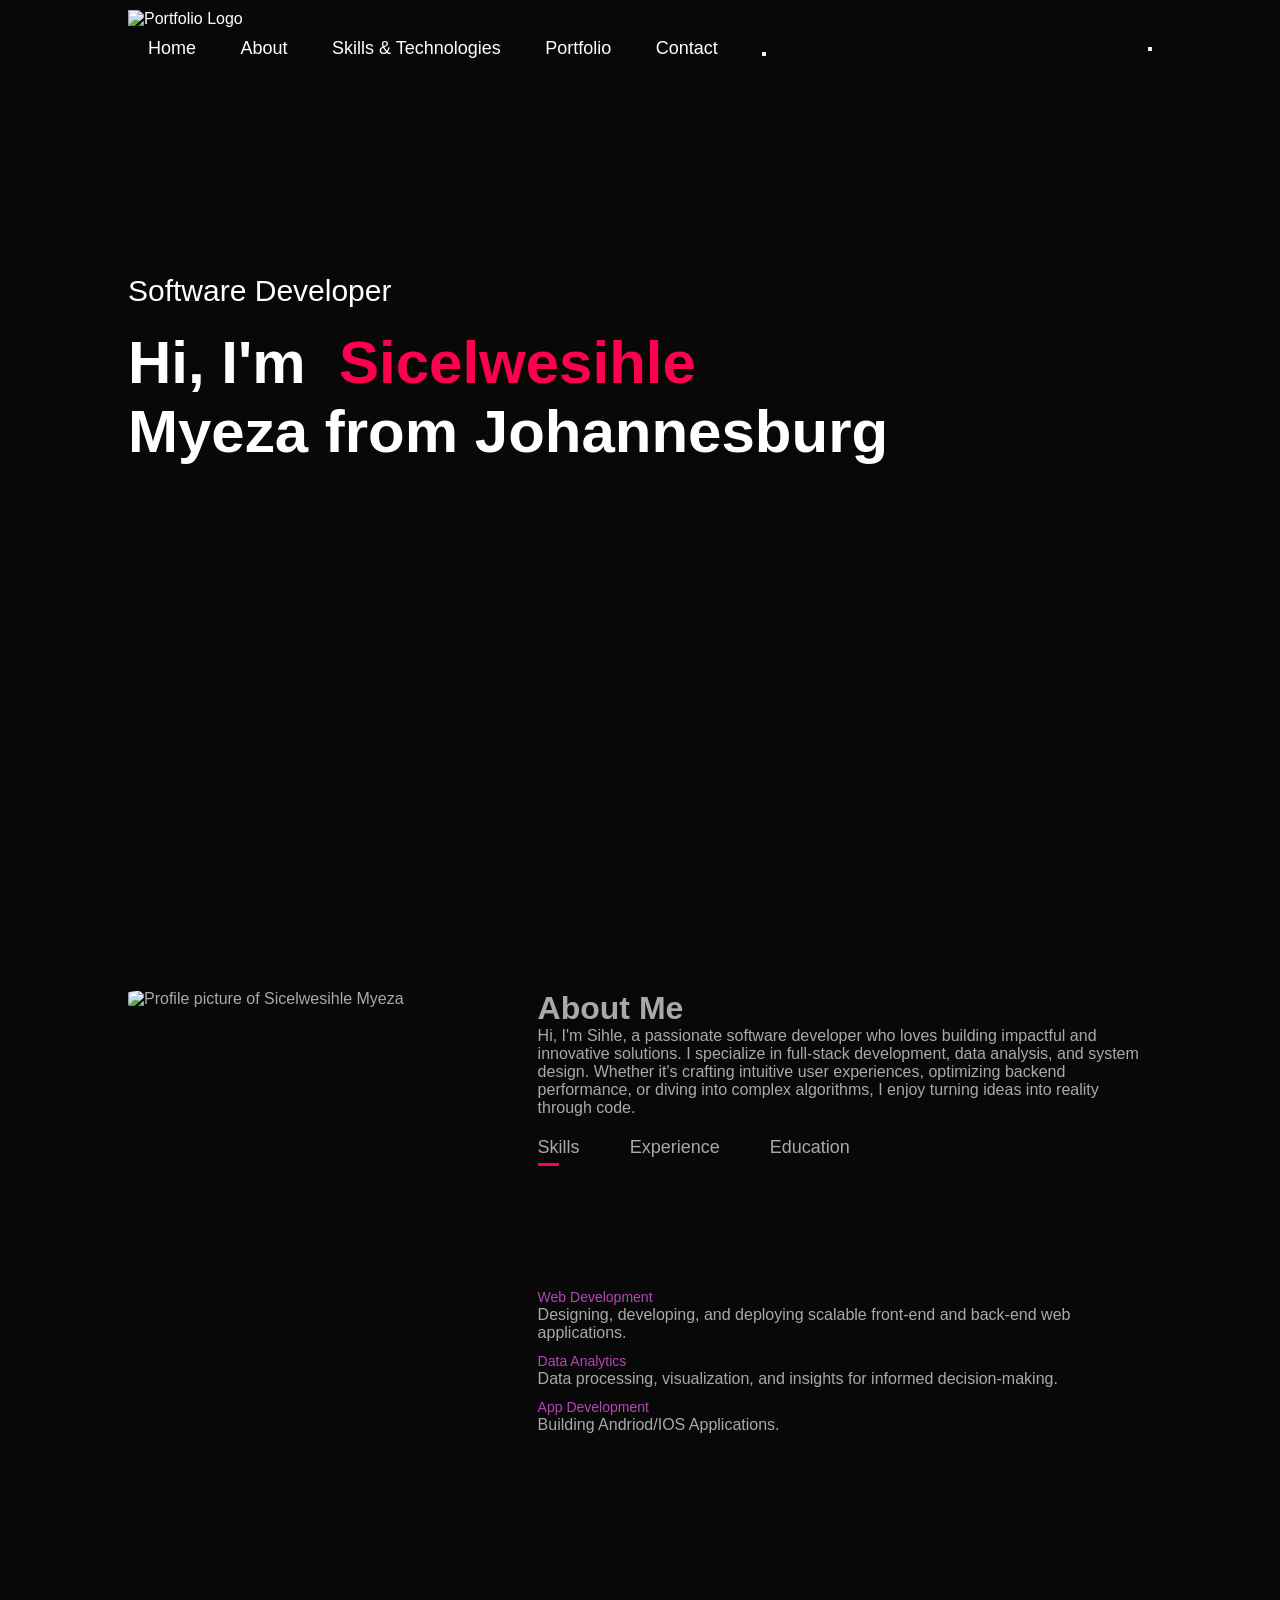
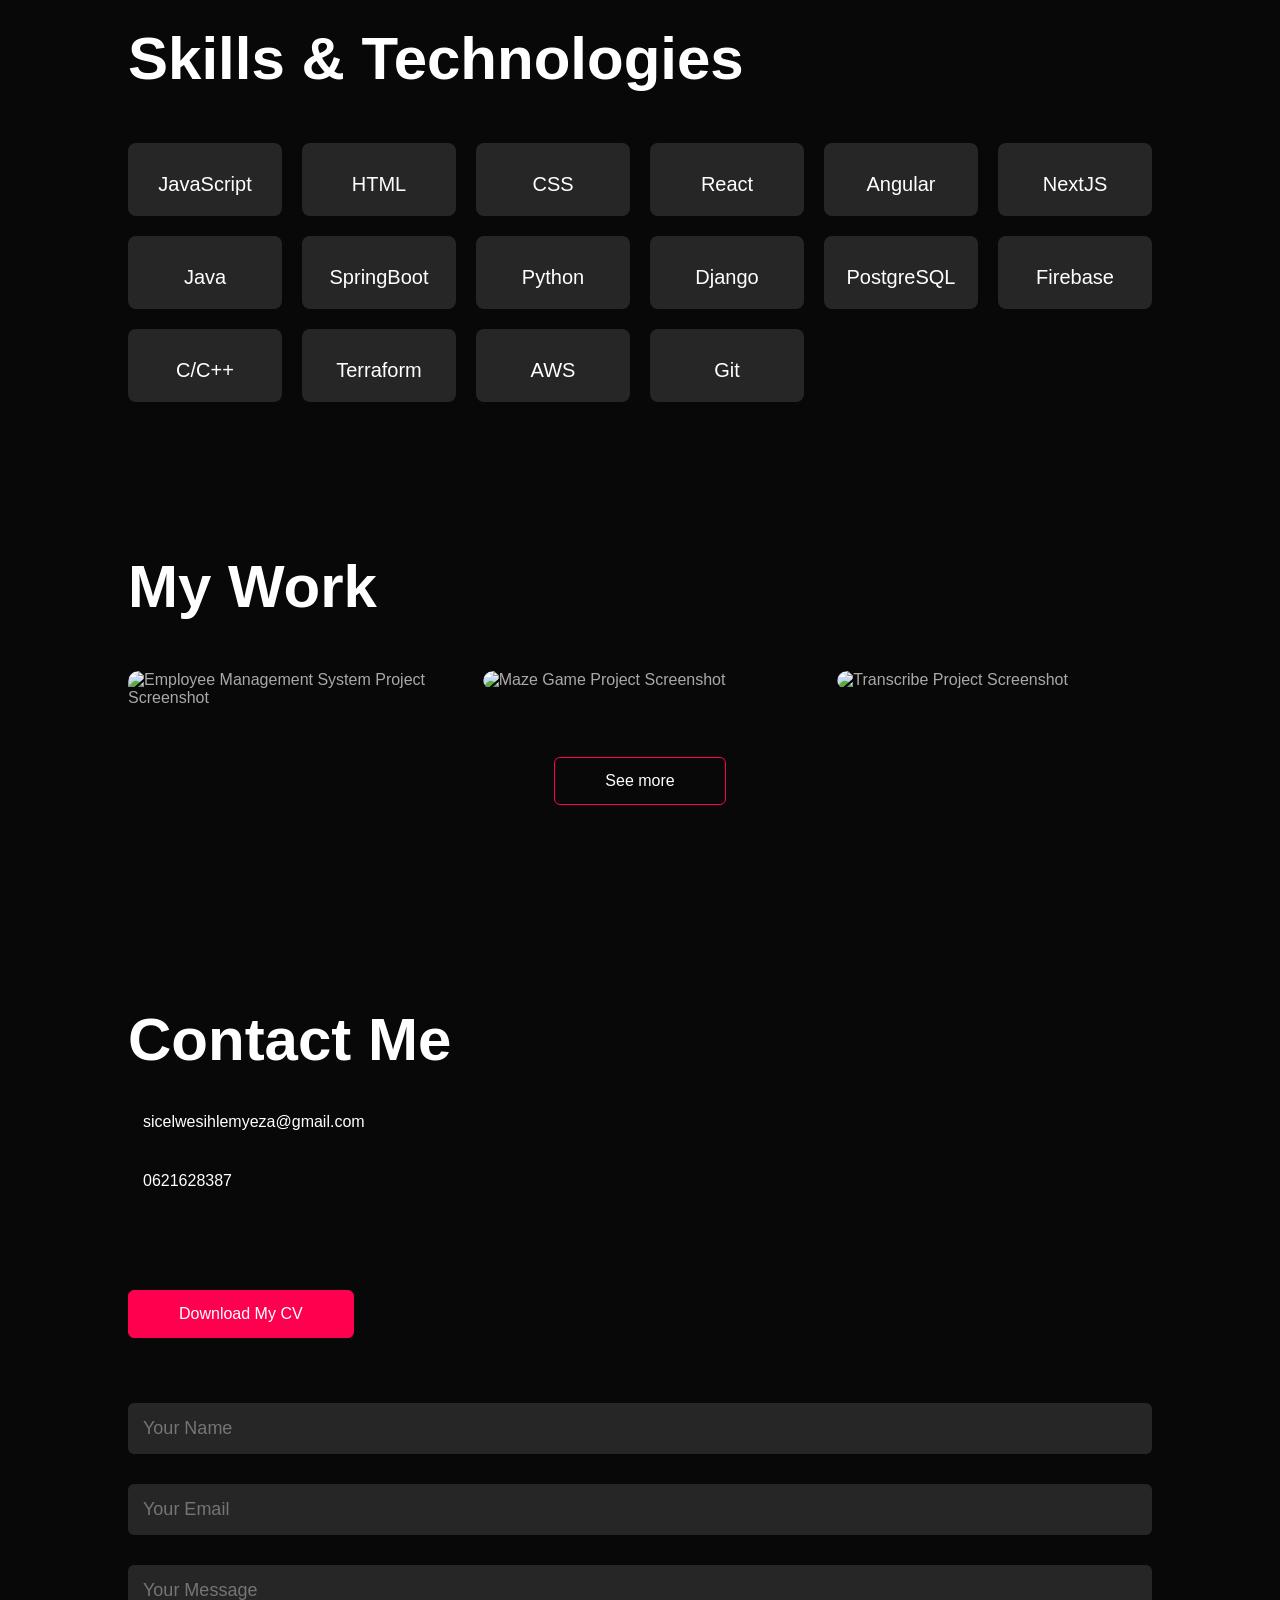
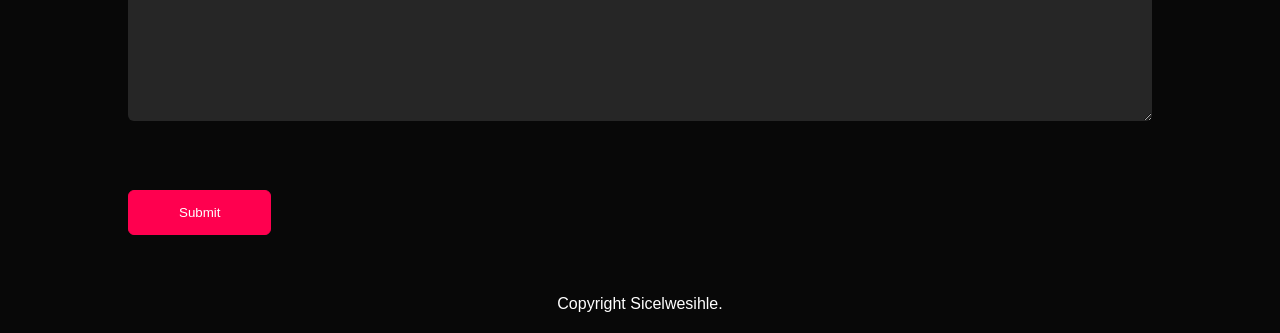
==== PersonalPortfolio/index.html @ 57b4b893 "Updated Portfolio" ====
<!DOCTYPE html>
<html lang="en">
<head>
    <meta charset="UTF-8">
    <meta http-equiv="X-UA-Compatible" content="IE=edge">
    <meta name="viewport" content="width=device-width, initial-scale=1.0">
    <title> Personal Portfolio Sicelwesihle Myeza</title>
    <link rel="stylesheet" href="style.css">
    <script src="https://kit.fontawesome.com/e830485626.js" crossorigin="anonymous"></script>
</head>
<body>
<div id="header">
    <div class="container">
        <nav>
            <img src="images/logo.png" class="logo" alt="Portfolio Logo">
            <ul id ="sidemenu">
                <li><a href="#home">Home</a></li>
                <li><a href="#about">About</a></li>
                <li><a href="#skills">Skills & Technologies</a></li>
                <li><a href="#portfolio">Portfolio</a></li>
                <li><a href="#contact">Contact</a></li>
                <li><button aria-label="Close menu"><i class="fa-solid fa-x" onclick="closemenu()"></i></button></li>
            </ul>
            <button aria-label="Open menu"><i class="fa-solid fa-bars" onclick="openmenu()"></i></button>
        </nav>
        <div class="header-text">
            <p> Software Developer</p>
            <h1>Hi, I'm  <span>Sicelwesihle</span><br>Myeza from Johannesburg</h1>
        </div>
    </div>
</div>
<div id="about">
    <div class="container">
        <div class="row">
            <div class="about-col-1">
                <img src="images/GradPhoto1.jpg" alt="Profile picture of Sicelwesihle Myeza">
        </div>
        <div class="about-col-2">
            <h1  class= "sub-title">About Me</h1>
            <p>Hi, I'm Sihle, a passionate software developer who loves building impactful and innovative solutions. I specialize in full-stack development, data analysis, and system design. Whether it's crafting intuitive user experiences, optimizing backend performance, or diving into complex algorithms, I enjoy turning ideas into reality through code.</p>


            <div class="tab-titles">
                <p class ="tab-links active-link" onclick="opentab('skills')"> Skills</p>
                <p class ="tab-links" onclick="opentab('experience')"> Experience</p>
                <p class ="tab-links"onclick="opentab('education')"> Education</p>
            </div>
            <div class="tab-contents active-tab" id="skills">
                <ul>
                    <li><span>Web Development</span><br>Designing, developing, and deploying scalable front-end and back-end web applications.</li>
                    <li><span>Data Analytics</span><br>Data processing, visualization, and insights for informed decision-making.</li>
                    <li><span>App Development</span><br>Building Andriod/IOS Applications.</li>
                </ul>
            </div>
            <div class="tab-contents" id="experience">
                <ul>
                    <li><span>Apr 2024 - Nov 2024</span><br>Intern software developer at The University of Witwatersrand.</li>
                    <li><span> Mar 2022 - Nov 2023</span><br>Technical lab assistant at TW Kambule Mathematics Laboratory.</li>

                </ul>
            </div>
            <div class="tab-contents" id="education">
                <ul>
                    <li><span>Jan 2020 - Nov 2024</span><br> Bachelor of Science in Computer Science from the University of Witwatersrand.</li>
                    <li><span>Aug 2023 - Nov 2023</span><br>Data Science Bootcamp at InterCodex. </li>
                    <li><span>Jan 2015 - Nov 2019</span><br>High School at Adams College.</li>
                </ul>
            </div>
        </div>
    </div>
</div>
<div id="skills">
    <div class="container">
        <h1 class="sub-title">Skills & Technologies</h1>
        <div class="skills-list">
            <div><i class="fa-brands fa-js"></i><h2>JavaScript</h2></div>
            <div><i class="fa-brands fa-html5"></i><h2>HTML</h2></div>
            <div><i class="fa-brands fa-css3-alt"></i><h2>CSS</h2></div>
            <div><i class="fa-brands fa-react"></i><h2>React</h2></div>
            <div><i class="fa-brands fa-angular"></i><h2>Angular</h2></div>
            <div><i class="fa-brands fa-node-js"></i><h2>NextJS</h2></div>
            <div><i class="fa-brands fa-java"></i><h2>Java</h2></div>
            <div><i class="fa-brands fa-spring"></i><h2>SpringBoot</h2></div>
            <div><i class="fa-brands fa-python"></i><h2>Python</h2></div>
            <div><i class="fa-brands fa-python"></i><h2>Django</h2></div>
            <div><i class="fa-solid fa-database"></i><h2>PostgreSQL</h2></div>
            <div><i class="fa-brands fa-firebase"></i><h2>Firebase</h2></div>
            <div><i class="fa-brands fa-cplusplus"></i><h2>C/C++</h2></div>
            <div><i class="fa-brands fa-terraform"></i><h2>Terraform</h2></div>
            <div><i class="fa-brands fa-aws"></i><h2>AWS</h2></div>
            <div><i class="fa-brands fa-git-alt"></i><h2>Git</h2></div>
            </div>
    </div>
</div>
<div id="portfolio">
    <div class="container">
        <h1 class="sub-title"> My Work</h1>
        <div class="work-list">
            <div class="work initial-work">
                <img src="images/employeemanagementsystem.jpeg" alt="Employee Management System Project Screenshot">
                <div class="layer">
                    <h3>Employee Management System</h3>
                    <p>Employee Management System In React and Springboot</p>
                    <a href="https://github.com/esiihle/managementsystem" target="_blank" aria-label="View Employee Management System Project"><i class="fa-solid fa-link"></i></a>
                </div>
            </div>
            <div class="work initial-work">
                <img src="images/mazegame.jpeg" alt="Maze Game Project Screenshot">
                <div class="layer">
                    <h3>Maze Game</h3>
                    <p> Interactive Maze Game in 3D</p>
                    <a href="https://github.com/esiihle/mazegame" target="_blank" aria-label="View 3D Maze Game"><i class="fa-solid fa-link"></i></a>
                </div>
            </div>
            <div class="work initial-work">
                <img src="images/transcribe.jpeg" alt="Transcribe Project Screenshot">
                <div class="layer">
                    <h3>Transcribe</h3>
                    <p>Transcribe audio to text</p>
                    <a href="https://github.com/esiihle/transcribeml" target="_blank" aria-label="View Transcribe Project"><i class="fa-solid fa-link"></i></a>
                </div>
            </div>
            <div class="work additional-work">
                <img src="images/employeehierarchy.jpeg" alt="Employeee Hierarchy Project Screenshot">
                <div class="layer">
                    <h3>Employee Hierarchy</h3>
                    <p>Employee Hierarchy in Java</p>
                    <a href="https://github.com/esiihle/employeehierarchy" target="_blank" aria-label="View Employee Hierarchy Project"><i class="fa-solid fa-link"></i></a>
                </div>
            </div>
            <div class="work additional-work">
                <img src="images/webdevelopment.jpeg" alt="Project 5 Screenshot">
                <div class="layer">
                    <h3>Project Five</h3>
                    <p>Description of project five.</p>
                    <a href="#" aria-label="View Project Five"><i class="fa-solid fa-link"></i></a>
                </div>
            </div>
            <div class="work additional-work">
                <img src="images/dataanalytics.jpeg" alt="Project 6 Screenshot">
                <div class="layer">
                    <h3>Project Six</h3>
                    <p>Description of project six.</p>
                    <a href="#" aria-label="View Project Six"><i class="fa-solid fa-link"></i></a>
                </div>
            </div>
        </div>
        <a href="#" class="btn" id="seeMoreBtn">See more</a>
    </div>
</div>
</div>
<div id="contact">
    <div class="container">
        <div class="'row">
            <div class="contact-left">
                <h1 class="sub-title"> Contact Me</h1>
                <p><i class="fa-solid fa-envelope"></i> sicelwesihlemyeza@gmail.com</p>
                <p><i class="fa-solid fa-phone"></i>0621628387</p>
                <div class="social-icons">
                    <a href="https://www.linkedin.com/in/sicelwesihle-myeza-111369202" aria-label="Visit Sicelwesihle's LinkedIn Profile"><i class="fa-brands fa-linkedin"></i></a>
                    <a href="https://github.com/esiihle" aria-label="Visit Sicelwesihle's GitHub Profile"><i class="fa-brands fa-github"></i></a>
                </div>
                <a href="images/Sicelwesihle_Myeza_Resume_1.pdf" download class="btn btn2">Download My CV</a>
            </div>
            <div class="contact-right">
                <form name="submit-to-google-sheet">
                    <input type ="text" name="Name" placeholder="Your Name" required>
                    <input type ="email" name="Email" placeholder="Your Email" required>
                    <textarea name="Message" rows="6" placeholder="Your Message"></textarea>
                    <button type ="submit" class="btn btn2"> Submit </button>
                </form>
                <span id="msg"></span>
            </div>
        </div>
    </div>
    <div class="copyright">
        <p>Copyright <i class="fa-solid fa-copyright"></i> Sicelwesihle.</p>
    </div>
</div>

<script>
var tablinks = document.getElementsByClassName("tab-links");
var tabcontents = document.getElementsByClassName("tab-contents");

function opentab(tabname){
    for(tablink of tablinks){
        tablink.classList.remove("active-link");
    }
    for(tabcontent of tabcontents){
        tabcontent.classList.remove("active-tab");
    }
    event.currentTarget.classList.add("active-link");
    document.getElementById(tabname).classList.add("active-tab");
}

var sidemenu = document.getElementById("sidemenu");

function openmenu(){
    sidemenu.style.right = "0";
}
function closemenu(){
    sidemenu.style.right = "-200px";
}

const scriptURL = 'https://script.google.com/macros/s/AKfycbxQ1I4FQ2iGSXNoEYKIDXIIks36oj21LC75aocbs10PseAbBP5s180HlzVIb-RDQOIWFw/exec'
const form = document.forms['submit-to-google-sheet']
const msg = document.getElementById('msg')

form.addEventListener('submit', e => {
    e.preventDefault()
    fetch(scriptURL, { method: 'POST', body: new FormData(form)})
        .then(response => {
            msg.innerHTML = "Message sent successfully"
            setTimeout(function(){
                msg.innerHTML = ""
            }, 5000)
            form.reset()
        })
        .catch(error => console.error('Error!', error.message))
})

const seeMoreBtn = document.getElementById('seeMoreBtn');
const workList = document.querySelector('.work-list');
const additionalWork = document.querySelectorAll('.additional-work');
const initialWork = document.querySelectorAll('.initial-work');

additionalWork.forEach(item => {
    item.style.display = 'none'; // Initially hide the additional projects
});

seeMoreBtn.addEventListener('click', function(event) {
    event.preventDefault();
    additionalWork.forEach(item => {
        item.style.display = 'block'; // Show the additional projects
    });
    seeMoreBtn.style.display = 'none'; // Hide the "See more" button
});
</script>
</body>
</html>
---- PersonalPortfolio/style.css ----
*{
    margin: 0;
    padding: 0;
    font-family: ' Poppins', sans-serif;
    box-sizing: border-box;
}
html{
    scroll-behavior:smooth;
}
body{
    background: #080808;
    color :white
}
 #header
    {
        width: 100%;
        height: 100vh;
        background-image:url(images/backgrounds/background3.jpg);
        background-size: cover;
        background-position: center;

    }
.container
{
    padding: 10px 10%;
}
nav{
    display :flex;
    align-items:center;
    justify-content: space-between;
    flex-wrap: wrap;
}
nav .fa-bars,
nav .fa-x {
    display: none;
}
.logo{
    width: 400px
}
nav ul li{
    display : inline-block;
    list-style: none;
    margin: 10px 20px;

}
nav ul li a{
    text-decoration: none;
    color: white;
    font-size: 18px;
    position: relative;
}
nav ul li a ::after{
    content: '';
    width: 0;
    height: 3px;
    background: #ff004f;
    position:absolute;
    left: 0;
    bottom: -6px;
    transition: width 0.5s;
}
nav ul li a :hover:after{
    width: 100%;
}
.header-text{
    margin-top: 20%;
    font-size: 30px;

}
.header-text h1{
    font-size: 60px;
    margin-top :20px

}
.header-text h1 span{
    color: #ff004f;
}
/* --------------------------------About Section--------------------------------- */
#about{
    padding: 80px 0;
    color: #aba8a8;
}
.row{
    display: flex;
    justify-content: space-between;
    flex-wrap:wrap;
}
.about-col-1{
    flex-basis: 35%;
}
.about-col-1 img{
    width: 100%;
    border-radius: 15%;

}
.about-col-2{
    flex-basis: 60%;

}
.sub-title{
    font-size: 60px;
    font-weight: 600;
    color: #fff;
    margin-bottom: 30px; /* Added margin below the subtitle */
}
.tab-titles{
    display: flex;
    margin: 20px 0 40px;
}
.tab-links{
    margin-right: 50px;
    font-size: 18px;
    font-weight: 500;
    cursor: pointer;
    position:relative;
}
.tab-links::after{
    content: '';
    width: 0;
    height: 3px;
    background: #ff004f;
    position:absolute;
    left: 0;
    bottom: -8px;
    transition: width 0.5s;
}
.tab-links.active-link::after{
    width: 50%;
}
.tab-contents ul li{
    list-style: none;
    margin: 10px 0;


}
.tab-contents ul li span{
    color: #b547b5;
    font-size: 14px;

}
.tab-contents.active-tab{
    display: block;
}
.tab-contents{
    display: none;
}
/*---------------------------------Skills Section---------------------------------*/
#skills{
    padding: 80px 0;
    color: #aba8a8;
}
.skills-list{
    display: grid;
    grid-template-columns: repeat(auto-fit, minmax(150px, 1fr)); /* Adjust minmax for responsiveness */
    grid-gap: 20px; /* Adjust gap as needed */
    margin-top: 50px;
}
.skills-list div{
    background: #262626;
    padding: 20px;
    font-size: 16px;
    font-weight: 300;
    border-radius: 8px; /* Slightly smaller border-radius */
    display: flex;
    flex-direction: column;
    align-items: center;
    justify-content: center;
    transition: background 0.5s, transform 0.5s;
}
.skills-list div i{
    font-size: 40px; /* Slightly smaller icon size */
    margin-bottom: 10px;
    color: #fff; /* Ensure icons are visible */
}
.skills-list div h2{
    font-size: 20px; /* Slightly smaller heading */
    font-weight: 500;
    color: #fff;
    text-align: center;
}
.skills-list div:hover{
    background: #ff004f;
    transform: translateY(-5px); /* Subtle hover effect */
}
/*------------------- Portfolio Section---------------------------------*/
#portfolio{
    padding: 50px 0;
    color: #aba8a8;
}
.work-list{
    display: grid; /* Use grid to arrange all work items horizontally */
    grid-template-columns: repeat(auto-fit, minmax(250px, 1fr));
    grid-gap: 40px;
    margin-top: 50px;
}
.work{
    border-radius: 10px;
    position: relative;
    overflow: hidden;
}
.work img{
    width: 100%;
    border-radius: 10px;
    display:block;
    transition: transform 0.5s;
}
.layer{
    width: 100%;
    height: 0;
    background:linear-gradient(rgba(0,0,0,0.6),#ff004f);
    border-radius: 10px;
    position: absolute;
    left: 0;
    bottom: 0;
    overflow:hidden;
    display: flex;
    align-items: center;
    justify-content: center;
    flex-direction: column;
    padding: 0 40px;
    text-align: center;
    font-size: 14px;
    transition: height 0.5s;
}
.layer h3{
    font-weight: 500;
    margin-bottom: 20px;
}
.layer a{
    margin-top: 20px;
    color:#973636;
    text-decoration: none;
    font-size:18px;
    line-height: 60px;
    background: #bc3234;
    width: 60px;
    height: 60px;
    border-radius: 50%;
    text-align: center;
}
.work:hover img{
    transform: scale(1.1);
}
.work:hover .layer{
    height: 100%;
}
.btn{
    display: block;
    margin:50px auto;
    width: fit-content;
    border:1px solid #ff004f;
    padding:14px 50px;
    border-radius: 6px;
    text-decoration: none;
    color:#fff;
    transition:background 0.5s;
}
.btn:hover{
    background: #ff004f;
}

/* Initially hide the additional work items */
.work-list .additional-work {
    display: none;
}

/* Optionally, you can style the initial work differently if needed */
.work-list .initial-work {
    /* Add any specific styling for the initial three blocks */
}



/*-------------------Contact Section---------------------------------*/
.contact-left{
    flex-basis:35%;

}
.contact-right{
    flex-basis:60%;
}
.contact-left p{
    margin-top: 30px;
}
.contact-left p i{
    color :#ff004f;
    margin-right: 15px;
    font-size: 25px;
}
.social-icons{
    margin-top: 30px;
}
.social-icons a{
    text-decoration: none;
    font-size: 30px;
    margin-right:15px;
    color: #ababab;
    display: inline-block;
    transition: transform 0.5s;
}
.social-icons a:hover{
    color: #ff004f;
    transform:translateY(-5px);
}
.btn.btn2{
    display:inline-block;
    background: #ff004f;
}
.contact-right form{
    width:100%;
}
form input, form textarea{
    width:100%;
    border:0;
    outline:none;
    background:#262626;
    padding:15px;
    margin: 15px 0;
    color:#fff;
    font-size:18px;
    border-radius:6px;
}
form btn2{
    padding:14pc 60px;
    font-size:18px;
    margin-top:20px;
    cursor: pointer;
}
.copyright{
    width:100;
    text-align: center;
    padding: 20px 0;

    font-weight: 300;
    margin-top:20px;

}

/*-------------------CSS FOR SMALL SCREEN---------------------------------*/
@media only screen and (max-width:600px){
    #header{
        background-image: url(images/backgrounds/phone-background.jpg);
    }
    .container {
        padding: 10px 5%;
    }
    .header-text{
        margin-top: 100%;
        font-size: 16px;
        text-align: center;
    }
    .header-text h1{
        font-size: 30px;
        text-align: center;
    }
    .logo {
        width: 200px;
    }
    .about-col-2 p {
        font-size: 14px;
        line-height: 1.6;
        margin-bottom: 20px;
    }
    .sub-title {
        font-size: 40px;
    }
    .tab-links {
        font-size: 16px;
        margin-right: 20px;
    }
    .tab-contents ul li {
        font-size: 14px;
        line-height: 1.6;
        margin: 15px 0;
    }
    .tab-contents ul li span {
        font-size: 12px;
    }
    /* Target the specific icons for display on mobile */
    nav .fa-bars,
    nav .fa-x {
        display: block;
        font-size: 25px;
        color: white;
        cursor: pointer;
    }
    nav ul{
        background:#ff004f;
        position:fixed;
        top: 0;
        right: -200px;
        width: 200px;
        height: 100vh;
        padding-top:50px;
        z-index:2;
        transition:right 0.5s;
    }
    nav ul li{
        display: block;
        margin: 25px;
        text-align: center;
    }
    nav ul .fa{ /* This targets the close button *inside* the mobile menu */
        position:absolute;
        top:25px;
        left:25px;
        cursor:pointer;
    }
    .about-col-1, .about-col-2 {
        flex-basis: 100%;
        margin-bottom: 30px;
    }
    .contact-left, .contact-right {
        flex-basis: 100%;
        margin-bottom: 30px;
    }
    .skills-list {
        grid-template-columns: repeat(auto-fit, minmax(100px, 1fr)); /* Adjust for smaller screens */
        grid-gap: 10px;
    }
    .skills-list div {
        padding: 15px;
        font-size: 14px;
    }
    .skills-list div i {
        font-size: 30px;
        margin-bottom: 5px;
    }
    .skills-list div h2 {
        font-size: 16px;
    }
    .work-list {
        grid-template-columns: repeat(auto-fit, minmax(100%, 1fr)); /* Stack on smaller screens */
        grid-gap: 20px;
    }
}
#msg{
    color:#61b752;
    margin-top: -40px;
    display:block;
}
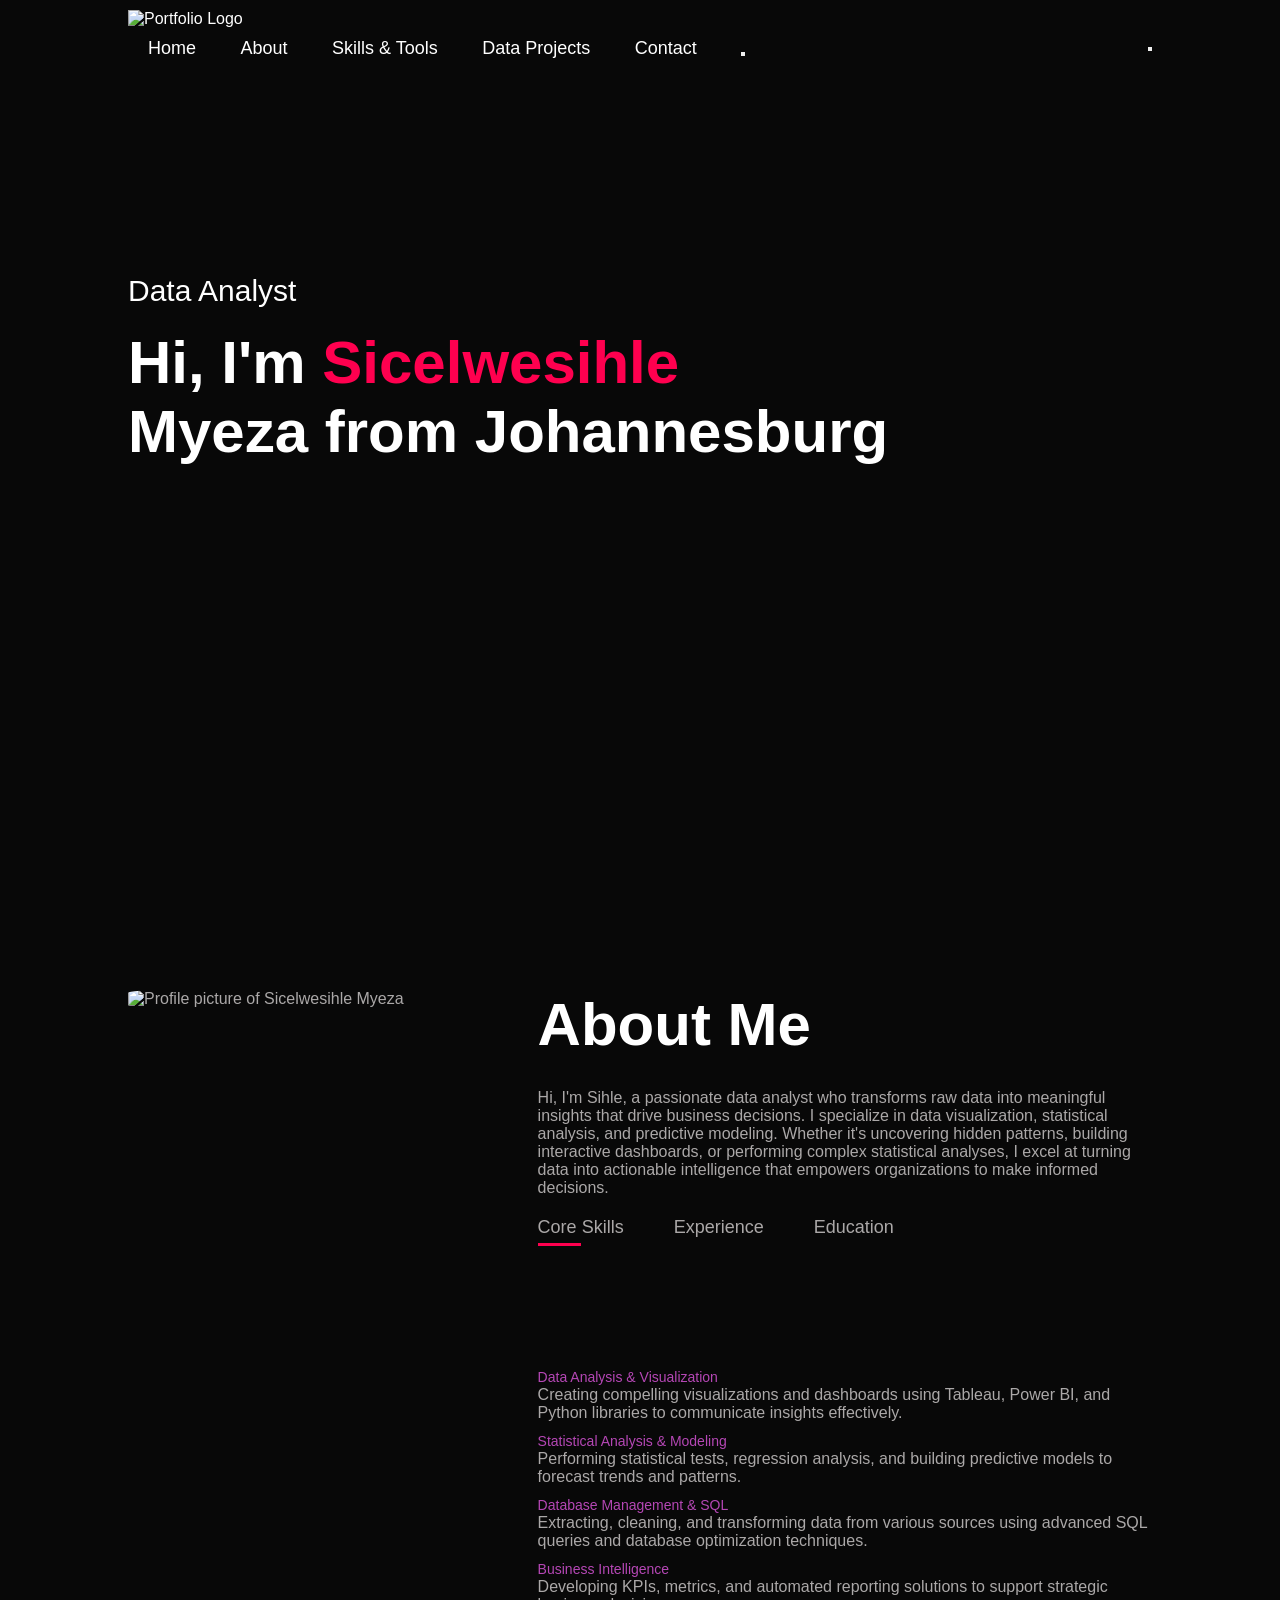
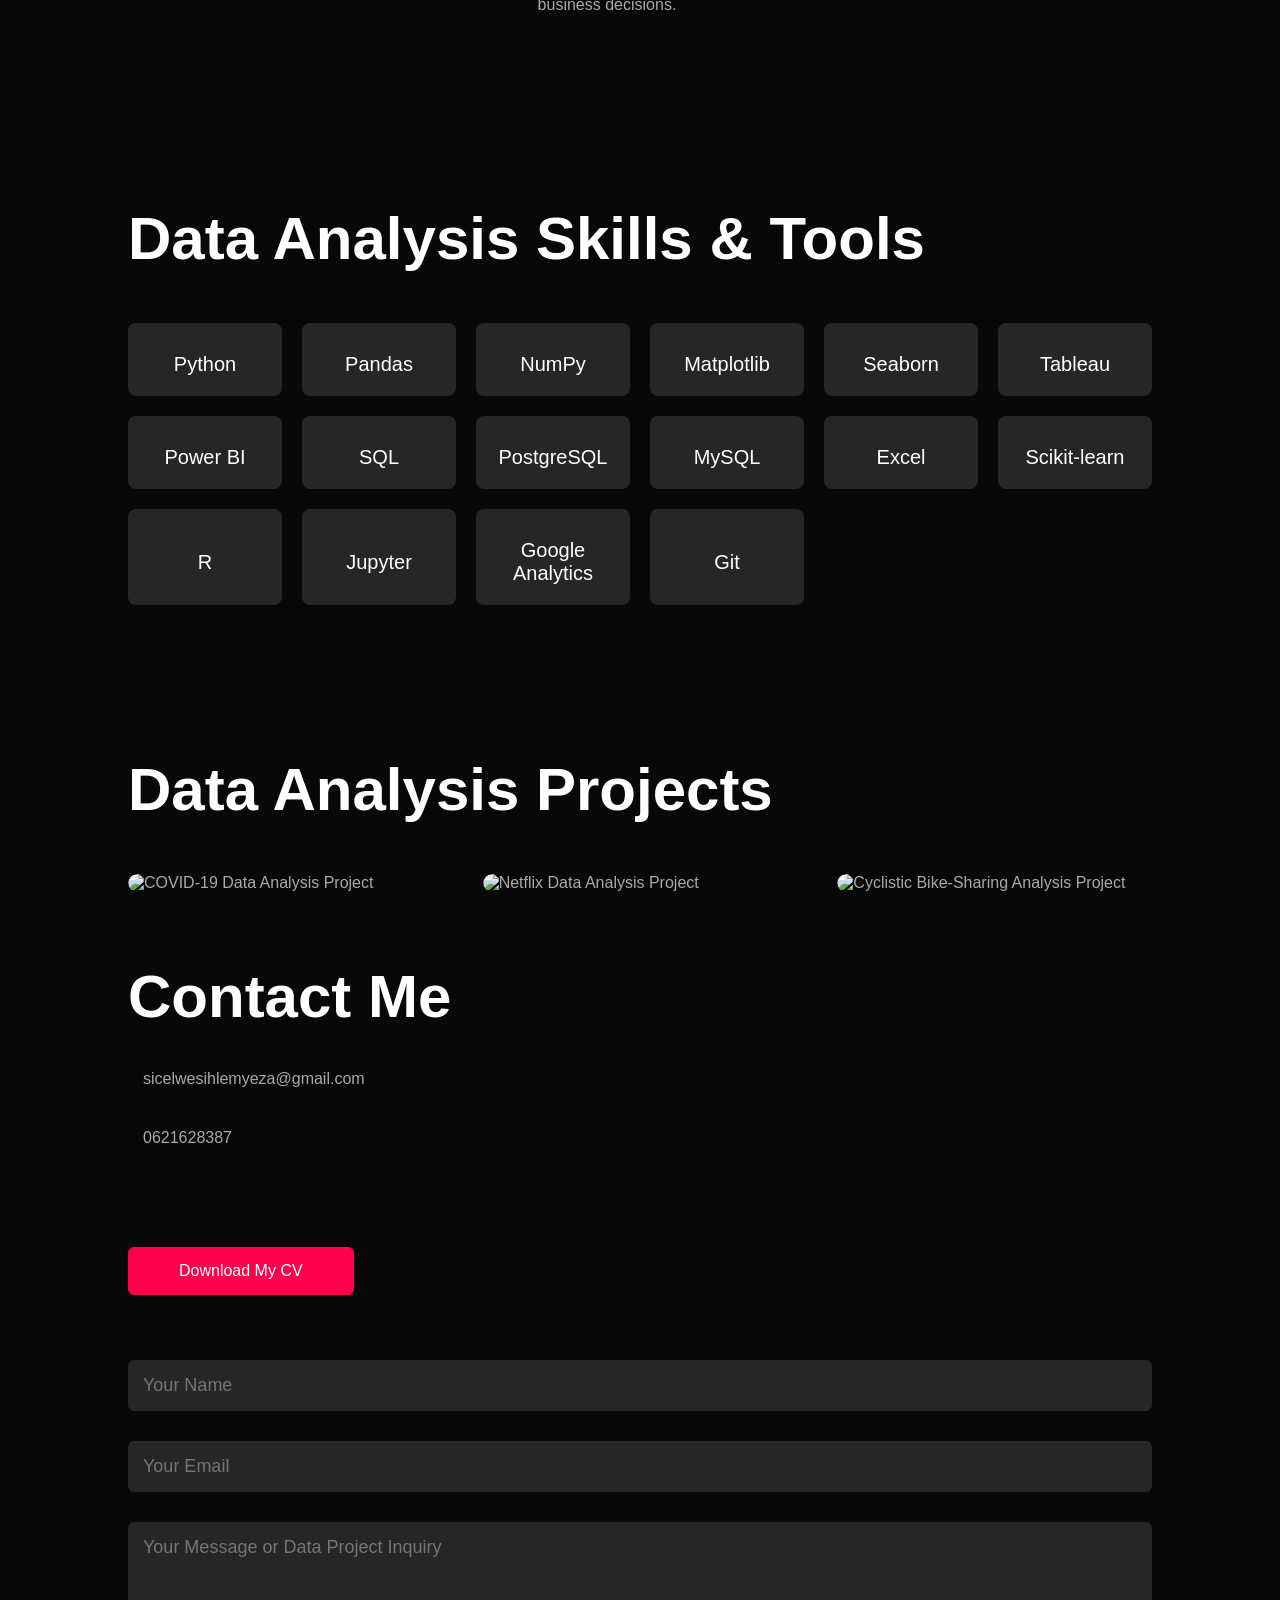
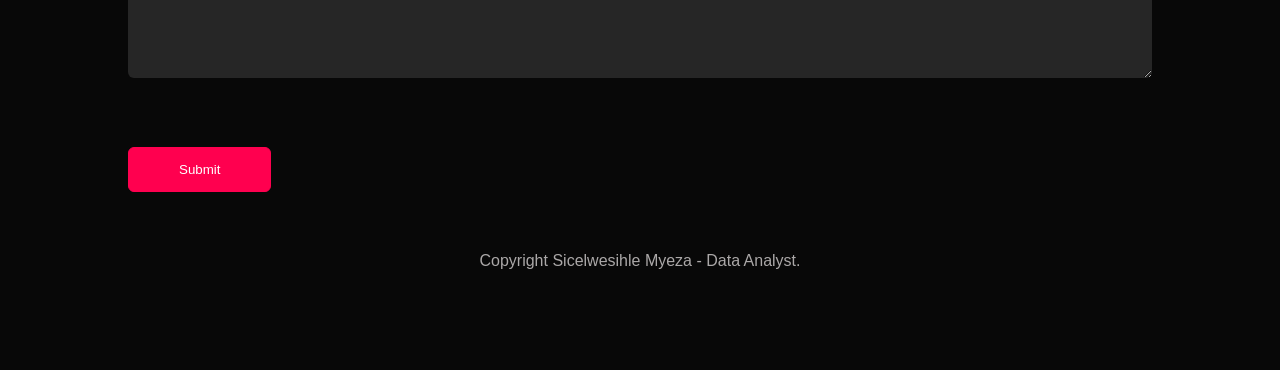
==== commit 00a859cd: "New Projects Added" ====
--- a/PersonalPortfolio/index.html
+++ b/PersonalPortfolio/index.html
@@ -4,7 +4,7 @@
     <meta charset="UTF-8">
     <meta http-equiv="X-UA-Compatible" content="IE=edge">
     <meta name="viewport" content="width=device-width, initial-scale=1.0">
-    <title> Personal Portfolio Sicelwesihle Myeza</title>
+    <title>Personal Portfolio Sicelwesihle Myeza - Data Analyst</title>
     <link rel="stylesheet" href="style.css">
     <script src="https://kit.fontawesome.com/e830485626.js" crossorigin="anonymous"></script>
 </head>
@@ -16,16 +16,16 @@
             <ul id ="sidemenu">
                 <li><a href="#home">Home</a></li>
                 <li><a href="#about">About</a></li>
-                <li><a href="#skills">Skills & Technologies</a></li>
-                <li><a href="#portfolio">Portfolio</a></li>
+                <li><a href="#skills">Skills & Tools</a></li>
+                <li><a href="#portfolio">Data Projects</a></li>
                 <li><a href="#contact">Contact</a></li>
                 <li><button aria-label="Close menu"><i class="fa-solid fa-x" onclick="closemenu()"></i></button></li>
             </ul>
             <button aria-label="Open menu"><i class="fa-solid fa-bars" onclick="openmenu()"></i></button>
         </nav>
         <div class="header-text">
-            <p> Software Developer</p>
-            <h1>Hi, I'm  <span>Sicelwesihle</span><br>Myeza from Johannesburg</h1>
+            <p>Data Analyst</p>
+            <h1>Hi, I'm  <span>Sicelwesihle</span><br>Myeza from Johannesburg</h1>
         </div>
     </div>
 </div>
@@ -36,33 +36,33 @@
                 <img src="images/GradPhoto1.jpg" alt="Profile picture of Sicelwesihle Myeza">
         </div>
         <div class="about-col-2">
-            <h1  class= "sub-title">About Me</h1>
-            <p>Hi, I'm Sihle, a passionate software developer who loves building impactful and innovative solutions. I specialize in full-stack development, data analysis, and system design. Whether it's crafting intuitive user experiences, optimizing backend performance, or diving into complex algorithms, I enjoy turning ideas into reality through code.</p>
-
+            <h1  class= "sub-title">About Me</h1>
+            <p>Hi, I'm Sihle, a passionate data analyst who transforms raw data into meaningful insights that drive business decisions. I specialize in data visualization, statistical analysis, and predictive modeling. Whether it's uncovering hidden patterns, building interactive dashboards, or performing complex statistical analyses, I excel at turning data into actionable intelligence that empowers organizations to make informed decisions.</p>
 
             <div class="tab-titles">
-                <p class ="tab-links active-link" onclick="opentab('skills')"> Skills</p>
-                <p class ="tab-links" onclick="opentab('experience')"> Experience</p>
-                <p class ="tab-links"onclick="opentab('education')"> Education</p>
+                <p class ="tab-links active-link" onclick="opentab('skills')">Core Skills</p>
+                <p class ="tab-links" onclick="opentab('experience')">Experience</p>
+                <p class ="tab-links"onclick="opentab('education')">Education</p>
             </div>
             <div class="tab-contents active-tab" id="skills">
                 <ul>
-                    <li><span>Web Development</span><br>Designing, developing, and deploying scalable front-end and back-end web applications.</li>
-                    <li><span>Data Analytics</span><br>Data processing, visualization, and insights for informed decision-making.</li>
-                    <li><span>App Development</span><br>Building Andriod/IOS Applications.</li>
+                    <li><span>Data Analysis & Visualization</span><br>Creating compelling visualizations and dashboards using Tableau, Power BI, and Python libraries to communicate insights effectively.</li>
+                    <li><span>Statistical Analysis & Modeling</span><br>Performing statistical tests, regression analysis, and building predictive models to forecast trends and patterns.</li>
+                    <li><span>Database Management & SQL</span><br>Extracting, cleaning, and transforming data from various sources using advanced SQL queries and database optimization techniques.</li>
+                    <li><span>Business Intelligence</span><br>Developing KPIs, metrics, and automated reporting solutions to support strategic business decisions.</li>
                 </ul>
             </div>
             <div class="tab-contents" id="experience">
                 <ul>
-                    <li><span>Apr 2024 - Nov 2024</span><br>Intern software developer at The University of Witwatersrand.</li>
-                    <li><span> Mar 2022 - Nov 2023</span><br>Technical lab assistant at TW Kambule Mathematics Laboratory.</li>
-
+
+                    <li><span>Apr 2024 - Nov 2024</span><br>Data Analysis Intern at The University of Witwatersrand - Worked on research data analysis and visualization projects.</li>
+                    <li><span>Mar 2022 - Nov 2023</span><br>Technical Lab Assistant at TW Kambule Mathematics Laboratory.</li>
                 </ul>
             </div>
             <div class="tab-contents" id="education">
                 <ul>
-                    <li><span>Jan 2020 - Nov 2024</span><br> Bachelor of Science in Computer Science from the University of Witwatersrand.</li>
-                    <li><span>Aug 2023 - Nov 2023</span><br>Data Science Bootcamp at InterCodex. </li>
+                    <li><span>Jan 2020 - Nov 2024</span><br>Bachelor of Science in Computer Science from the University of Witwatersrand.</li>
+                    <li><span>Aug 2023 - Nov 2023</span><br>Data Science Bootcamp at InterCodex.</li>
                     <li><span>Jan 2015 - Nov 2019</span><br>High School at Adams College.</li>
                 </ul>
             </div>
@@ -71,110 +71,116 @@
 </div>
 <div id="skills">
     <div class="container">
-        <h1 class="sub-title">Skills & Technologies</h1>
+        <h1 class="sub-title">Data Analysis Skills & Tools</h1>
         <div class="skills-list">
-            <div><i class="fa-brands fa-js"></i><h2>JavaScript</h2></div>
-            <div><i class="fa-brands fa-html5"></i><h2>HTML</h2></div>
-            <div><i class="fa-brands fa-css3-alt"></i><h2>CSS</h2></div>
-            <div><i class="fa-brands fa-react"></i><h2>React</h2></div>
-            <div><i class="fa-brands fa-angular"></i><h2>Angular</h2></div>
-            <div><i class="fa-brands fa-node-js"></i><h2>NextJS</h2></div>
-            <div><i class="fa-brands fa-java"></i><h2>Java</h2></div>
-            <div><i class="fa-brands fa-spring"></i><h2>SpringBoot</h2></div>
             <div><i class="fa-brands fa-python"></i><h2>Python</h2></div>
-            <div><i class="fa-brands fa-python"></i><h2>Django</h2></div>
+            <div><i class="fa-solid fa-chart-bar"></i><h2>Pandas</h2></div>
+            <div><i class="fa-solid fa-chart-line"></i><h2>NumPy</h2></div>
+            <div><i class="fa-solid fa-chart-pie"></i><h2>Matplotlib</h2></div>
+            <div><i class="fa-solid fa-chart-area"></i><h2>Seaborn</h2></div>
+            <div><i class="fa-solid fa-table"></i><h2>Tableau</h2></div>
+            <div><i class="fa-solid fa-chart-column"></i><h2>Power BI</h2></div>
+            <div><i class="fa-solid fa-database"></i><h2>SQL</h2></div>
             <div><i class="fa-solid fa-database"></i><h2>PostgreSQL</h2></div>
-            <div><i class="fa-brands fa-firebase"></i><h2>Firebase</h2></div>
-            <div><i class="fa-brands fa-cplusplus"></i><h2>C/C++</h2></div>
-            <div><i class="fa-brands fa-terraform"></i><h2>Terraform</h2></div>
-            <div><i class="fa-brands fa-aws"></i><h2>AWS</h2></div>
+            <div><i class="fa-solid fa-database"></i><h2>MySQL</h2></div>
+            <div><i class="fa-brands fa-microsoft"></i><h2>Excel</h2></div>
+            <div><i class="fa-solid fa-brain"></i><h2>Scikit-learn</h2></div>
+            <div><i class="fa-solid fa-calculator"></i><h2>R</h2></div>
+            <div><i class="fa-solid fa-code"></i><h2>Jupyter</h2></div>
+            <div><i class="fa-brands fa-google"></i><h2>Google Analytics</h2></div>
             <div><i class="fa-brands fa-git-alt"></i><h2>Git</h2></div>
-            </div>
+        </div>
     </div>
 </div>
 <div id="portfolio">
     <div class="container">
-        <h1 class="sub-title"> My Work</h1>
+        <h1 class="sub-title">Data Analysis Projects</h1>
         <div class="work-list">
+            <!-- Current Projects -->
             <div class="work initial-work">
-                <img src="images/employeemanagementsystem.jpeg" alt="Employee Management System Project Screenshot">
-                <div class="layer">
-                    <h3>Employee Management System</h3>
-                    <p>Employee Management System In React and Springboot</p>
-                    <a href="https://github.com/esiihle/managementsystem" target="_blank" aria-label="View Employee Management System Project"><i class="fa-solid fa-link"></i></a>
+                <img src="images/covid19image.png" alt="COVID-19 Data Analysis Project">
+                <div class="layer">
+                    <h3>COVID-19 Data Analysis and Visualization</h3>
+                    <p>Advanced SQL analysis using joins, CTEs, and window functions with interactive Tableau dashboards showcasing global COVID-19 trends</p>
+                    <a href="https://github.com/esiihle/Covid19AnalysisandVisualization.git" target="_blank" aria-label="View COVID-19 Analysis Project"><i class="fa-solid fa-link"></i></a>
                 </div>
             </div>
             <div class="work initial-work">
-                <img src="images/mazegame.jpeg" alt="Maze Game Project Screenshot">
-                <div class="layer">
-                    <h3>Maze Game</h3>
-                    <p> Interactive Maze Game in 3D</p>
-                    <a href="https://github.com/esiihle/mazegame" target="_blank" aria-label="View 3D Maze Game"><i class="fa-solid fa-link"></i></a>
+                <img src="images/Netflixprojectimage.png" alt="Netflix Data Analysis Project">
+                <div class="layer">
+                    <h3>Netflix Data Analysis with SQL</h3>
+                    <p>Comprehensive SQL-based analysis of Netflix content dataset exploring distribution patterns, ratings, and trends by country and release year</p>
+                    <a href="https://github.com/esiihle/sql_netflix_manipulation.git" target="_blank" aria-label="View Netflix Analysis Project"><i class="fa-solid fa-link"></i></a>
                 </div>
             </div>
             <div class="work initial-work">
-                <img src="images/transcribe.jpeg" alt="Transcribe Project Screenshot">
-                <div class="layer">
-                    <h3>Transcribe</h3>
-                    <p>Transcribe audio to text</p>
-                    <a href="https://github.com/esiihle/transcribeml" target="_blank" aria-label="View Transcribe Project"><i class="fa-solid fa-link"></i></a>
-                </div>
-            </div>
+                <img src="images/cyclingprojectthree.png" alt="Cyclistic Bike-Sharing Analysis Project">
+                <div class="layer">
+                    <h3>Cyclistic Bike-Sharing Data Analysis</h3>
+                    <p>End-to-end data analysis project examining user behavior patterns to develop conversion strategies from casual riders to annual members</p>
+                    <a href="https://github.com/esiihle/cyclingbikeanalysis.git" target="_blank" aria-label="View Cyclistic Analysis Project"><i class="fa-solid fa-link"></i></a>
+                </div>
+            </div>
+            
+            <!-- Future Projects - Uncomment and edit when ready -->
+            <!-- 
             <div class="work additional-work">
-                <img src="images/employeehierarchy.jpeg" alt="Employeee Hierarchy Project Screenshot">
-                <div class="layer">
-                    <h3>Employee Hierarchy</h3>
-                    <p>Employee Hierarchy in Java</p>
-                    <a href="https://github.com/esiihle/employeehierarchy" target="_blank" aria-label="View Employee Hierarchy Project"><i class="fa-solid fa-link"></i></a>
+                <img src="images/project4.jpeg" alt="Market Research Analysis Project">
+                <div class="layer">
+                    <h3>Market Research Analysis</h3>
+                    <p>Comprehensive market analysis using survey data, statistical testing, and data visualization</p>
+                    <a href="https://github.com/esiihle/market-research" target="_blank" aria-label="View Market Research Project"><i class="fa-solid fa-link"></i></a>
                 </div>
             </div>
             <div class="work additional-work">
-                <img src="images/webdevelopment.jpeg" alt="Project 5 Screenshot">
-                <div class="layer">
-                    <h3>Project Five</h3>
-                    <p>Description of project five.</p>
-                    <a href="#" aria-label="View Project Five"><i class="fa-solid fa-link"></i></a>
+                <img src="images/project5.jpeg" alt="HR Analytics Dashboard Project">
+                <div class="layer">
+                    <h3>HR Analytics Dashboard</h3>
+                    <p>Employee performance and retention analysis using Power BI and advanced HR metrics</p>
+                    <a href="https://github.com/esiihle/hr-analytics" target="_blank" aria-label="View HR Analytics Project"><i class="fa-solid fa-link"></i></a>
                 </div>
             </div>
             <div class="work additional-work">
-                <img src="images/dataanalytics.jpeg" alt="Project 6 Screenshot">
-                <div class="layer">
-                    <h3>Project Six</h3>
-                    <p>Description of project six.</p>
-                    <a href="#" aria-label="View Project Six"><i class="fa-solid fa-link"></i></a>
-                </div>
-            </div>
-        </div>
-        <a href="#" class="btn" id="seeMoreBtn">See more</a>
-    </div>
-</div>
+                <img src="images/project6.jpeg" alt="Web Analytics Project">
+                <div class="layer">
+                    <h3>Web Traffic Analytics</h3>
+                    <p>Google Analytics integration and custom reporting for website performance optimization</p>
+                    <a href="https://github.com/esiihle/web-analytics" target="_blank" aria-label="View Web Analytics Project"><i class="fa-solid fa-link"></i></a>
+                </div>
+            </div>
+            -->
+        </div>
+        <!-- Uncomment the "See more" button when you have additional projects -->
+        <!-- <a href="#" class="btn" id="seeMoreBtn">See more projects</a> -->
+    </div>
 </div>
 <div id="contact">
     <div class="container">
         <div class="'row">
             <div class="contact-left">
-                <h1 class="sub-title"> Contact Me</h1>
+                <h1 class="sub-title">Contact Me</h1>
                 <p><i class="fa-solid fa-envelope"></i> sicelwesihlemyeza@gmail.com</p>
                 <p><i class="fa-solid fa-phone"></i>0621628387</p>
                 <div class="social-icons">
                     <a href="https://www.linkedin.com/in/sicelwesihle-myeza-111369202" aria-label="Visit Sicelwesihle's LinkedIn Profile"><i class="fa-brands fa-linkedin"></i></a>
                     <a href="https://github.com/esiihle" aria-label="Visit Sicelwesihle's GitHub Profile"><i class="fa-brands fa-github"></i></a>
-                </div>
-                <a href="images/Sicelwesihle_Myeza_Resume_1.pdf" download class="btn btn2">Download My CV</a>
+                
+                </div>
+                <a href="images/Sicelwesihle_Myeza_Data_Analyst_Resume.pdf" download class="btn btn2">Download My CV</a>
             </div>
             <div class="contact-right">
                 <form name="submit-to-google-sheet">
                     <input type ="text" name="Name" placeholder="Your Name" required>
                     <input type ="email" name="Email" placeholder="Your Email" required>
-                    <textarea name="Message" rows="6" placeholder="Your Message"></textarea>
-                    <button type ="submit" class="btn btn2"> Submit </button>
+                    <textarea name="Message" rows="6" placeholder="Your Message or Data Project Inquiry"></textarea>
+                    <button type ="submit" class="btn btn2">Submit</button>
                 </form>
                 <span id="msg"></span>
             </div>
         </div>
     </div>
     <div class="copyright">
-        <p>Copyright <i class="fa-solid fa-copyright"></i> Sicelwesihle.</p>
+        <p>Copyright <i class="fa-solid fa-copyright"></i> Sicelwesihle Myeza - Data Analyst.</p>
     </div>
 </div>
 
@@ -225,15 +231,15 @@
 const initialWork = document.querySelectorAll('.initial-work');
 
 additionalWork.forEach(item => {
-    item.style.display = 'none'; // Initially hide the additional projects
+    item.style.display = 'none';
 });
 
 seeMoreBtn.addEventListener('click', function(event) {
     event.preventDefault();
     additionalWork.forEach(item => {
-        item.style.display = 'block'; // Show the additional projects
+        item.style.display = 'block';
     });
-    seeMoreBtn.style.display = 'none'; // Hide the "See more" button
+    seeMoreBtn.style.display = 'none';
 });
 </script>
 </body>
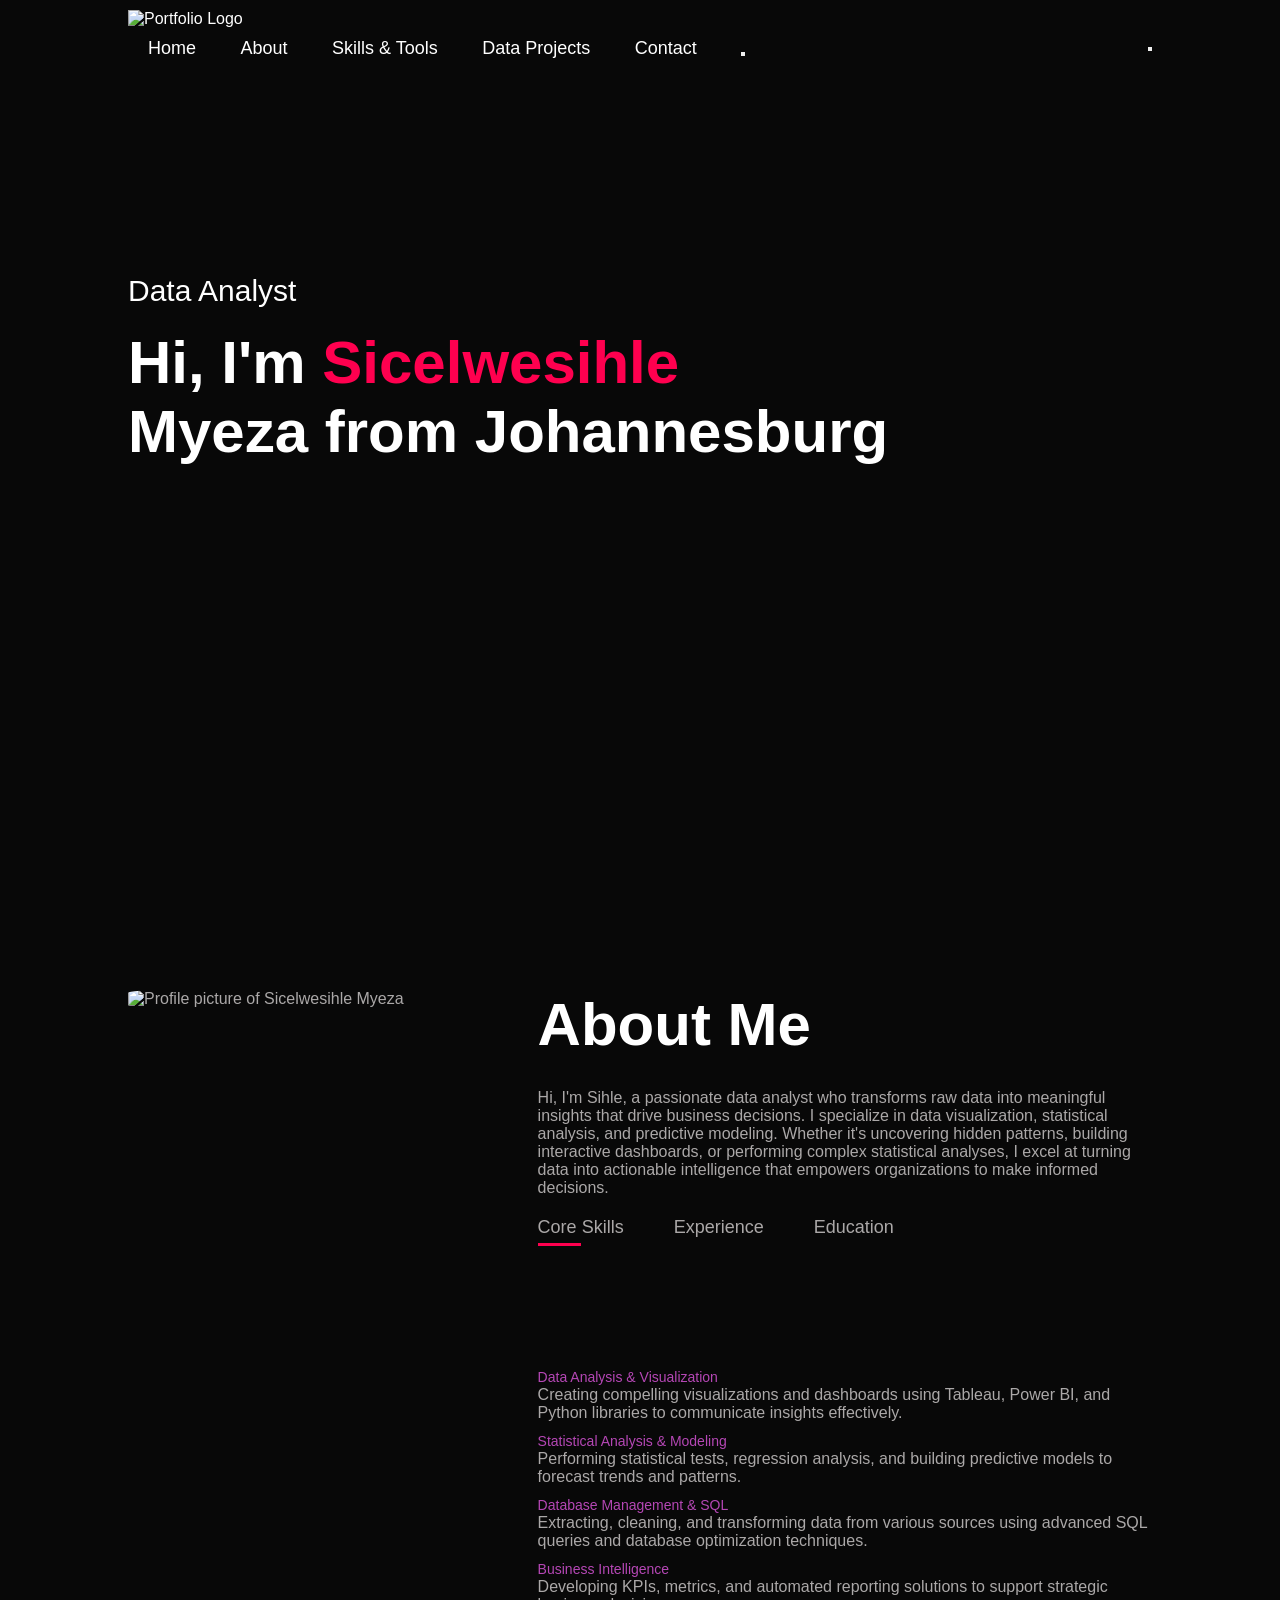
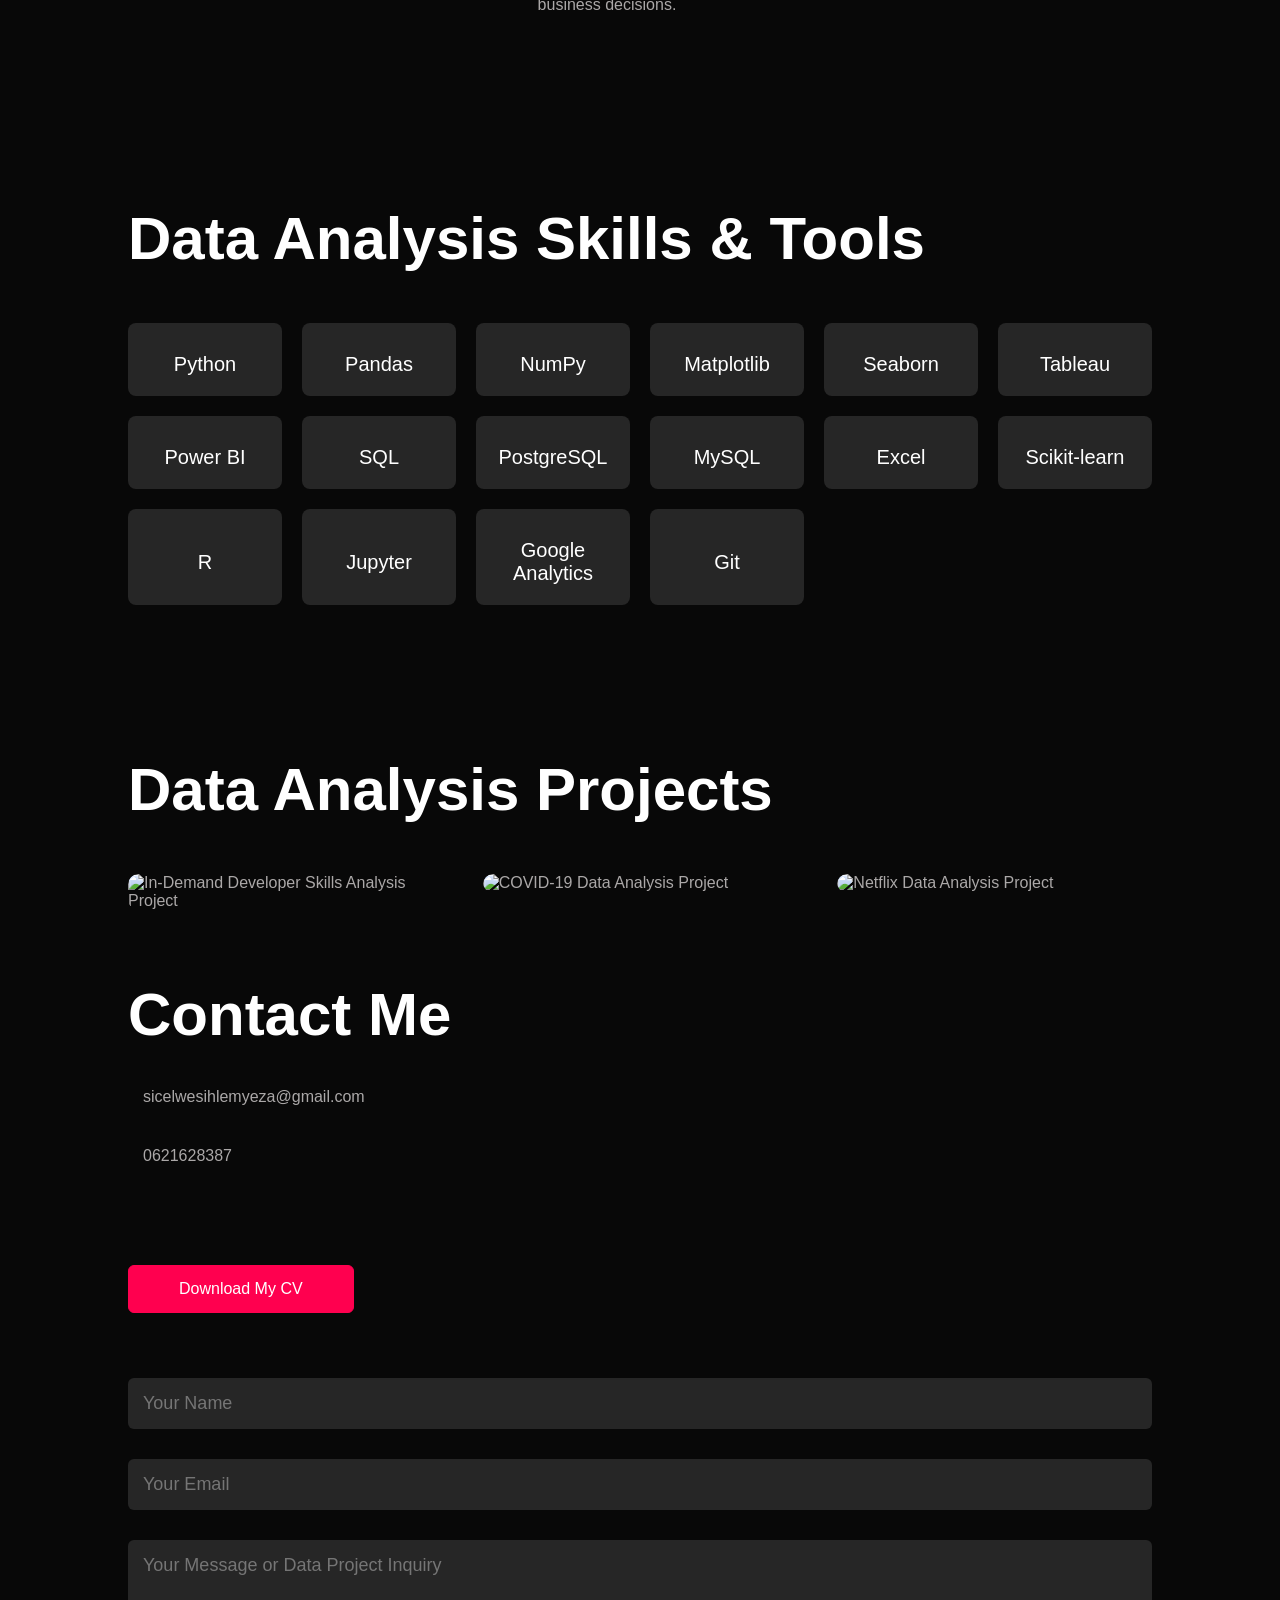
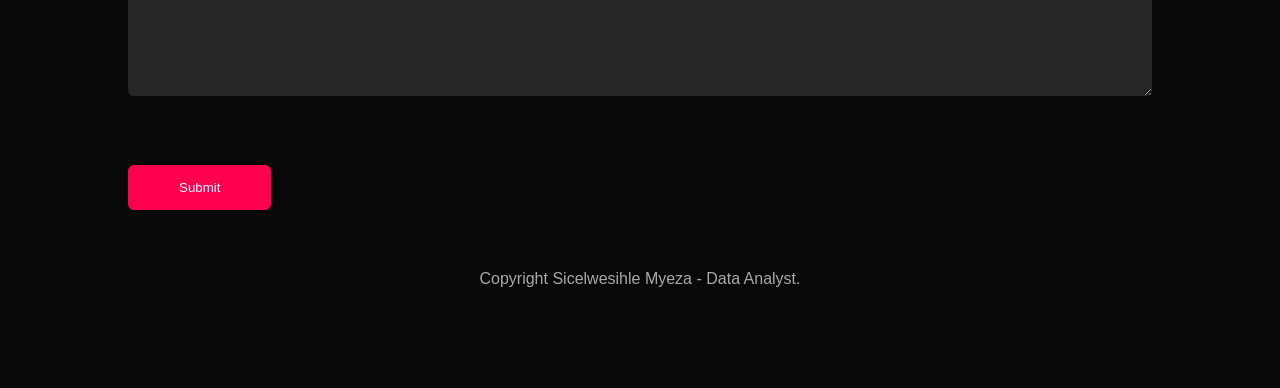
==== commit 0f52d824: "New changes to the portfolio" ====
--- a/PersonalPortfolio/index.html
+++ b/PersonalPortfolio/index.html
@@ -98,27 +98,27 @@
         <div class="work-list">
             <!-- Current Projects -->
             <div class="work initial-work">
+                <img src="images/developerprojects.png" alt="In-Demand Developer Skills Analysis Project">
+                <div class="layer">
+                    <h3>In-Demand Developer Skills Analysis</h3>
+                    <p>Executed an end-to-end data analysis project by programmatically collecting data from multiple sources using Python (web scraping with BeautifulSoup and API integration with requests). Designed and built a professional, interactive dashboard in IBM Cognos Analytics to visually present key findings on technology trends and developer demographics.</p>
+                    <a href="https://github.com/esiihle/Programming-Languange-Analysis-IBM-Capstone.git" target="_blank" rel="noopener" aria-label="View Developer Skills Analysis Project"><i class="fa-solid fa-link"></i></a>
+                </div>
+            </div>
+            <div class="work initial-work">
                 <img src="images/covid19image.png" alt="COVID-19 Data Analysis Project">
                 <div class="layer">
                     <h3>COVID-19 Data Analysis and Visualization</h3>
-                    <p>Advanced SQL analysis using joins, CTEs, and window functions with interactive Tableau dashboards showcasing global COVID-19 trends</p>
-                    <a href="https://github.com/esiihle/Covid19AnalysisandVisualization.git" target="_blank" aria-label="View COVID-19 Analysis Project"><i class="fa-solid fa-link"></i></a>
+                    <p>Explored and analyzed a large COVID-19 dataset using advanced SQL techniques, including joins, CTEs, and window functions, to derive key metrics and insights. Developed interactive dashboards and visualizations in Tableau to effectively present global and continental COVID-19 trends, showcasing the ability to translate data into a clear narrative.</p>
+                    <a href="https://github.com/esiihle/Covid19AnalysisandVisualization.git" target="_blank" rel="noopener" aria-label="View COVID-19 Analysis Project"><i class="fa-solid fa-link"></i></a>
                 </div>
             </div>
             <div class="work initial-work">
                 <img src="images/Netflixprojectimage.png" alt="Netflix Data Analysis Project">
                 <div class="layer">
                     <h3>Netflix Data Analysis with SQL</h3>
-                    <p>Comprehensive SQL-based analysis of Netflix content dataset exploring distribution patterns, ratings, and trends by country and release year</p>
-                    <a href="https://github.com/esiihle/sql_netflix_manipulation.git" target="_blank" aria-label="View Netflix Analysis Project"><i class="fa-solid fa-link"></i></a>
-                </div>
-            </div>
-            <div class="work initial-work">
-                <img src="images/cyclingprojectthree.png" alt="Cyclistic Bike-Sharing Analysis Project">
-                <div class="layer">
-                    <h3>Cyclistic Bike-Sharing Data Analysis</h3>
-                    <p>End-to-end data analysis project examining user behavior patterns to develop conversion strategies from casual riders to annual members</p>
-                    <a href="https://github.com/esiihle/cyclingbikeanalysis.git" target="_blank" aria-label="View Cyclistic Analysis Project"><i class="fa-solid fa-link"></i></a>
+                    <p>Conducted a comprehensive analysis of Netflix's movie and TV show dataset using advanced SQL queries to extract valuable business insights. Addressed specific business questions by analyzing the distribution of content, identifying the highest ratings, and exploring trends by release year, country, and duration.</p>
+                    <a href="https://github.com/esiihle/sql_netflix_manipulation.git" target="_blank" rel="noopener" aria-label="View Netflix Analysis Project"><i class="fa-solid fa-link"></i></a>
                 </div>
             </div>
             
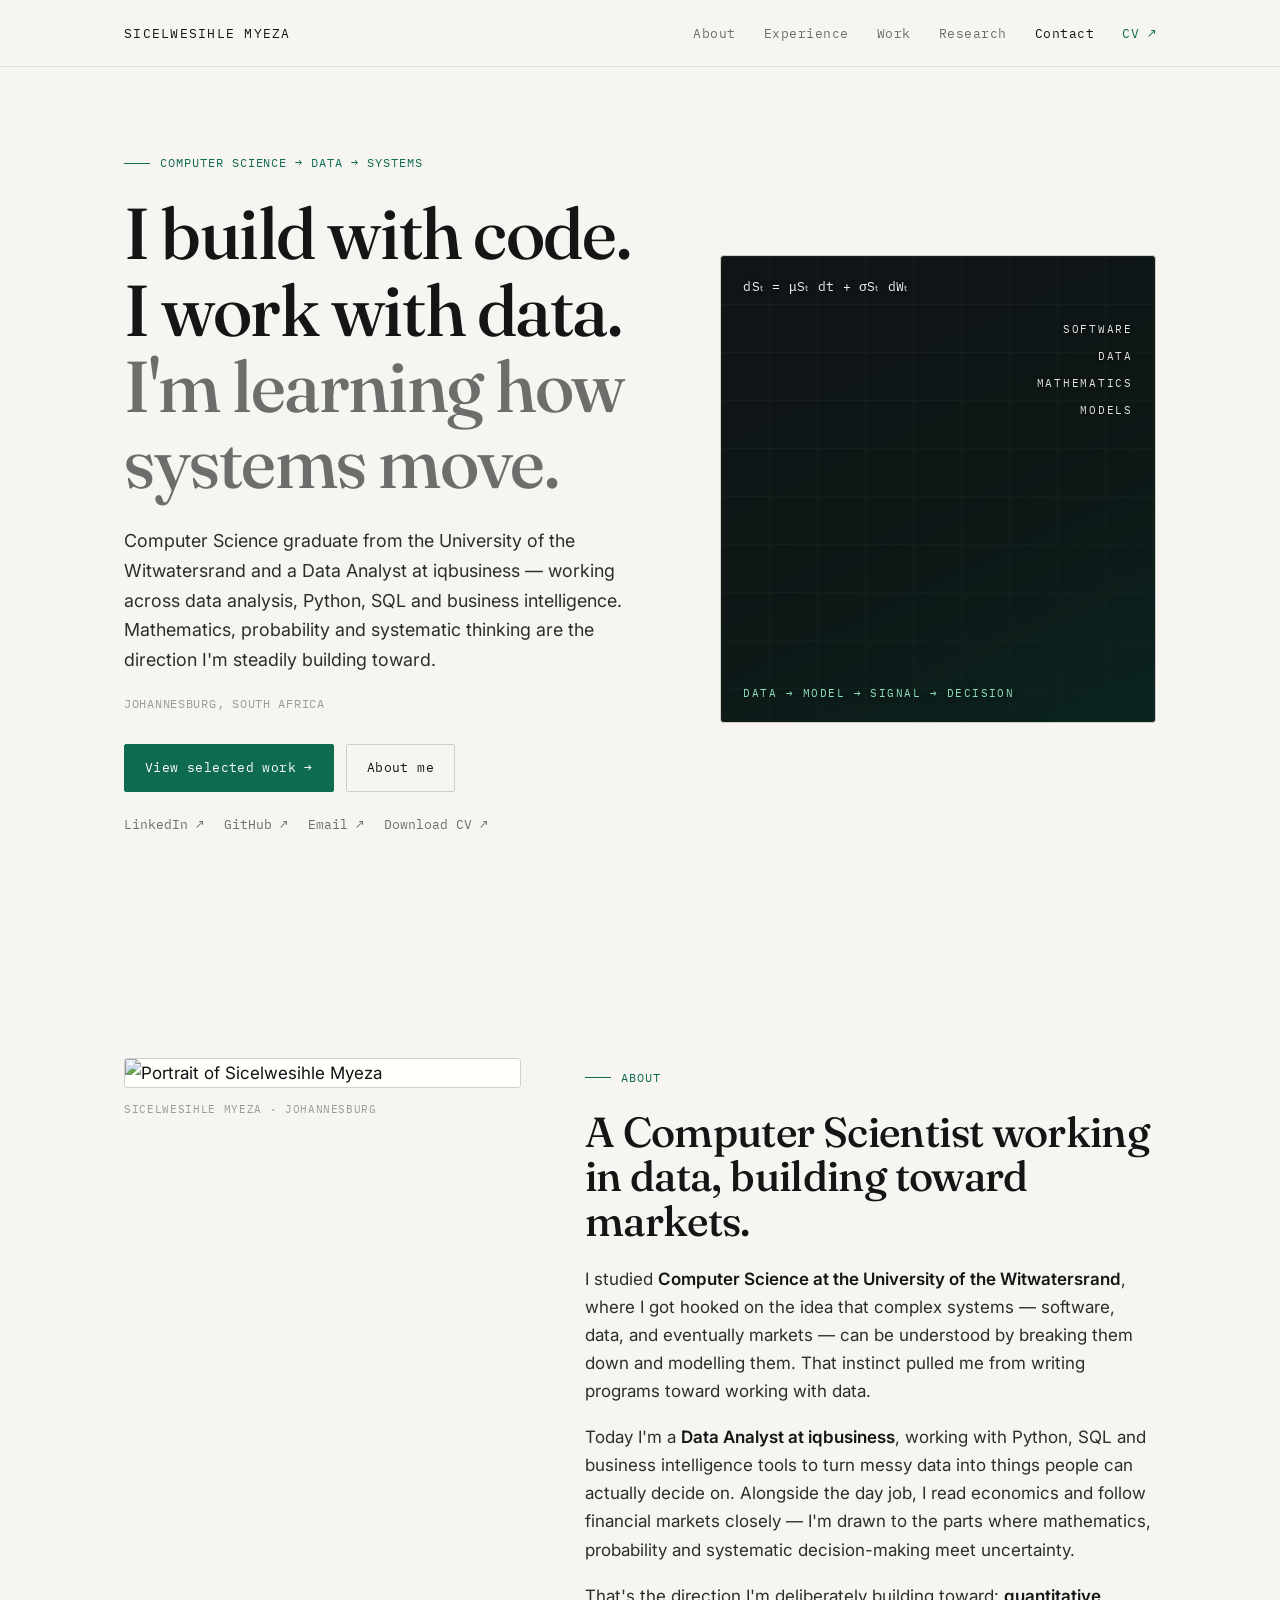
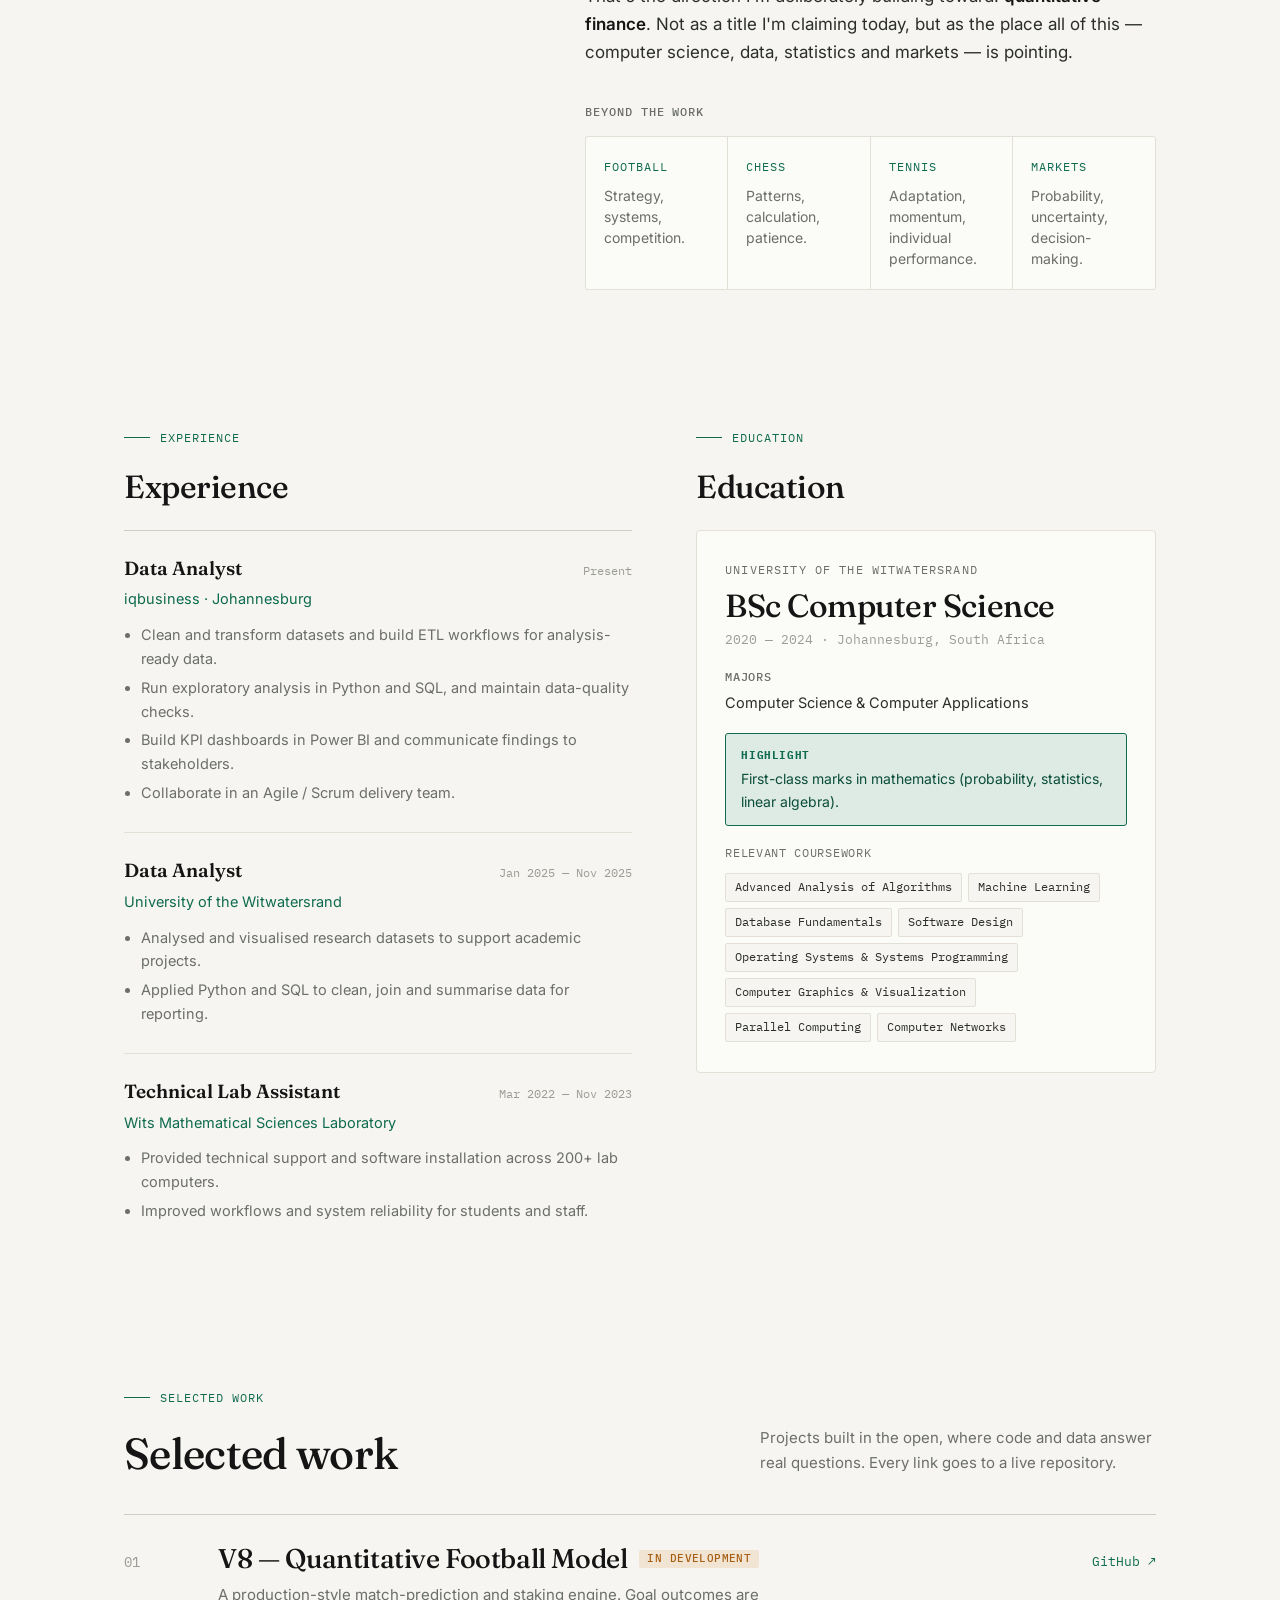
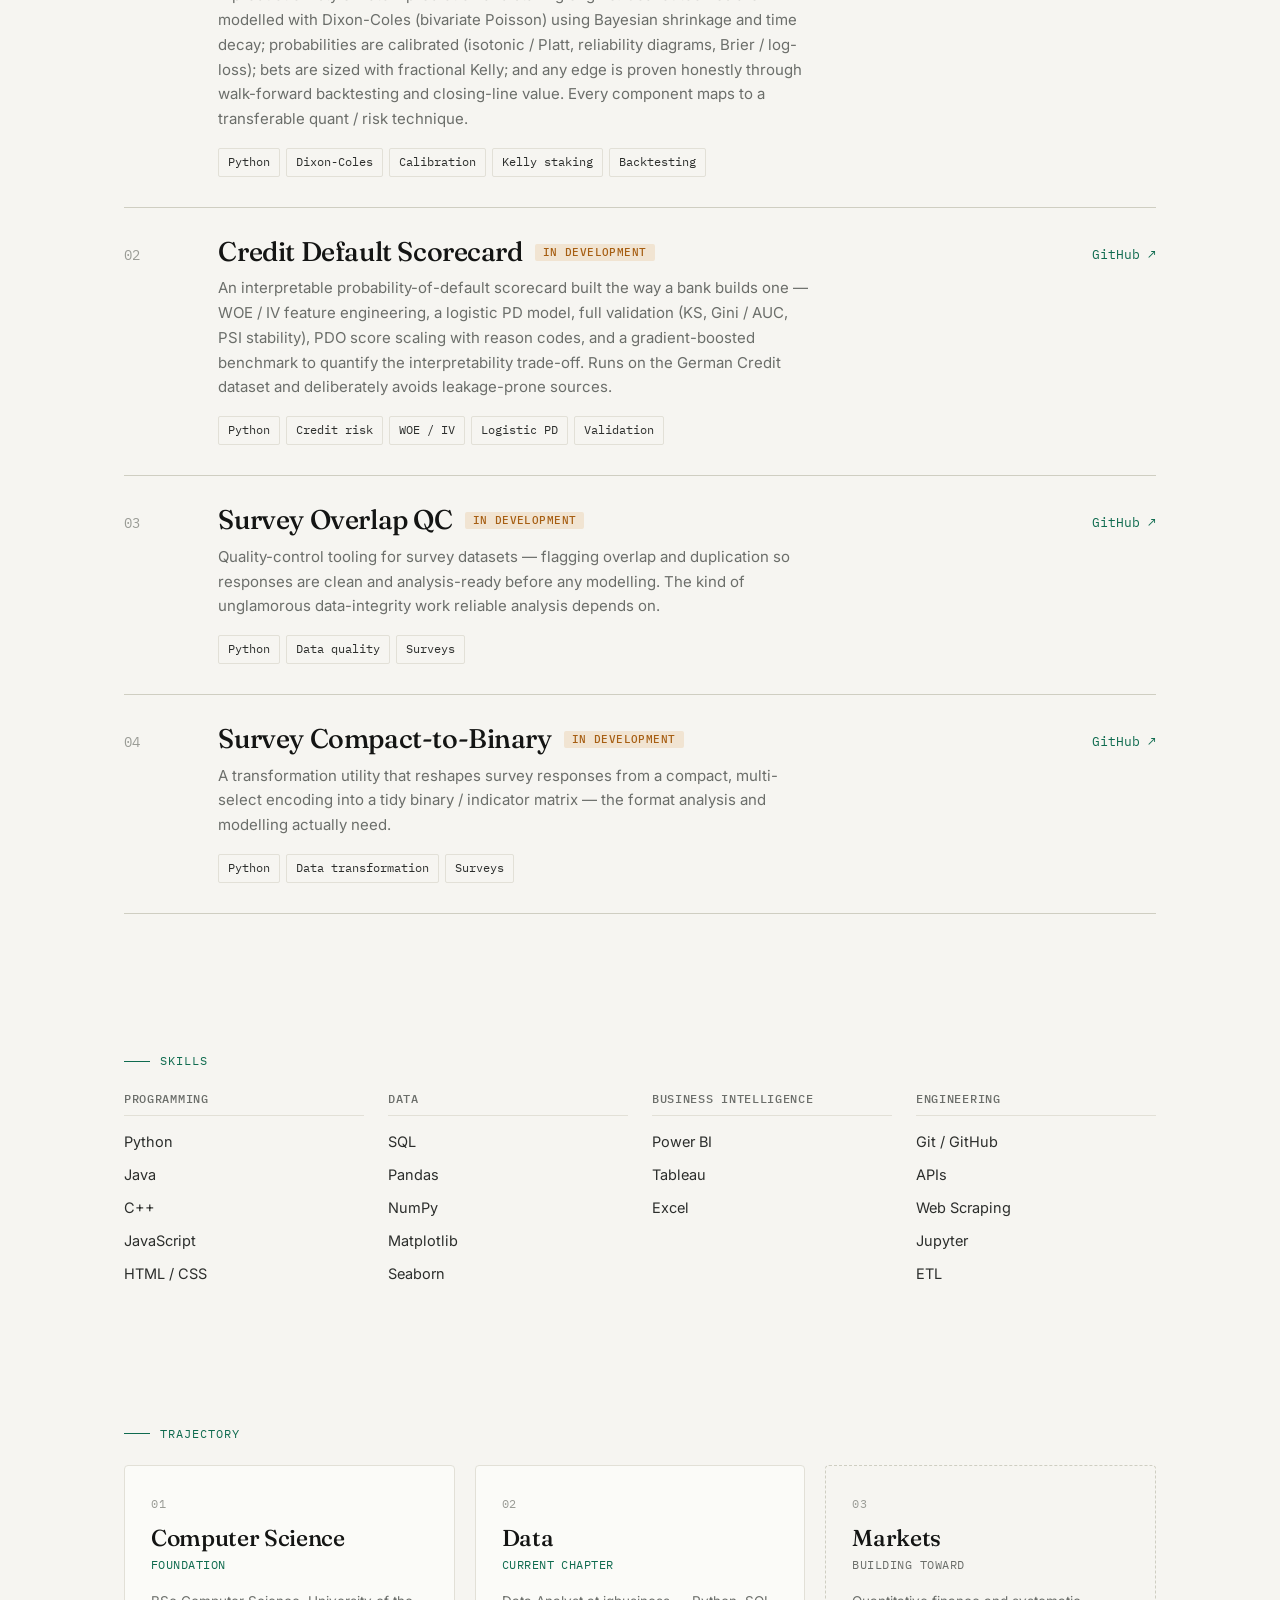
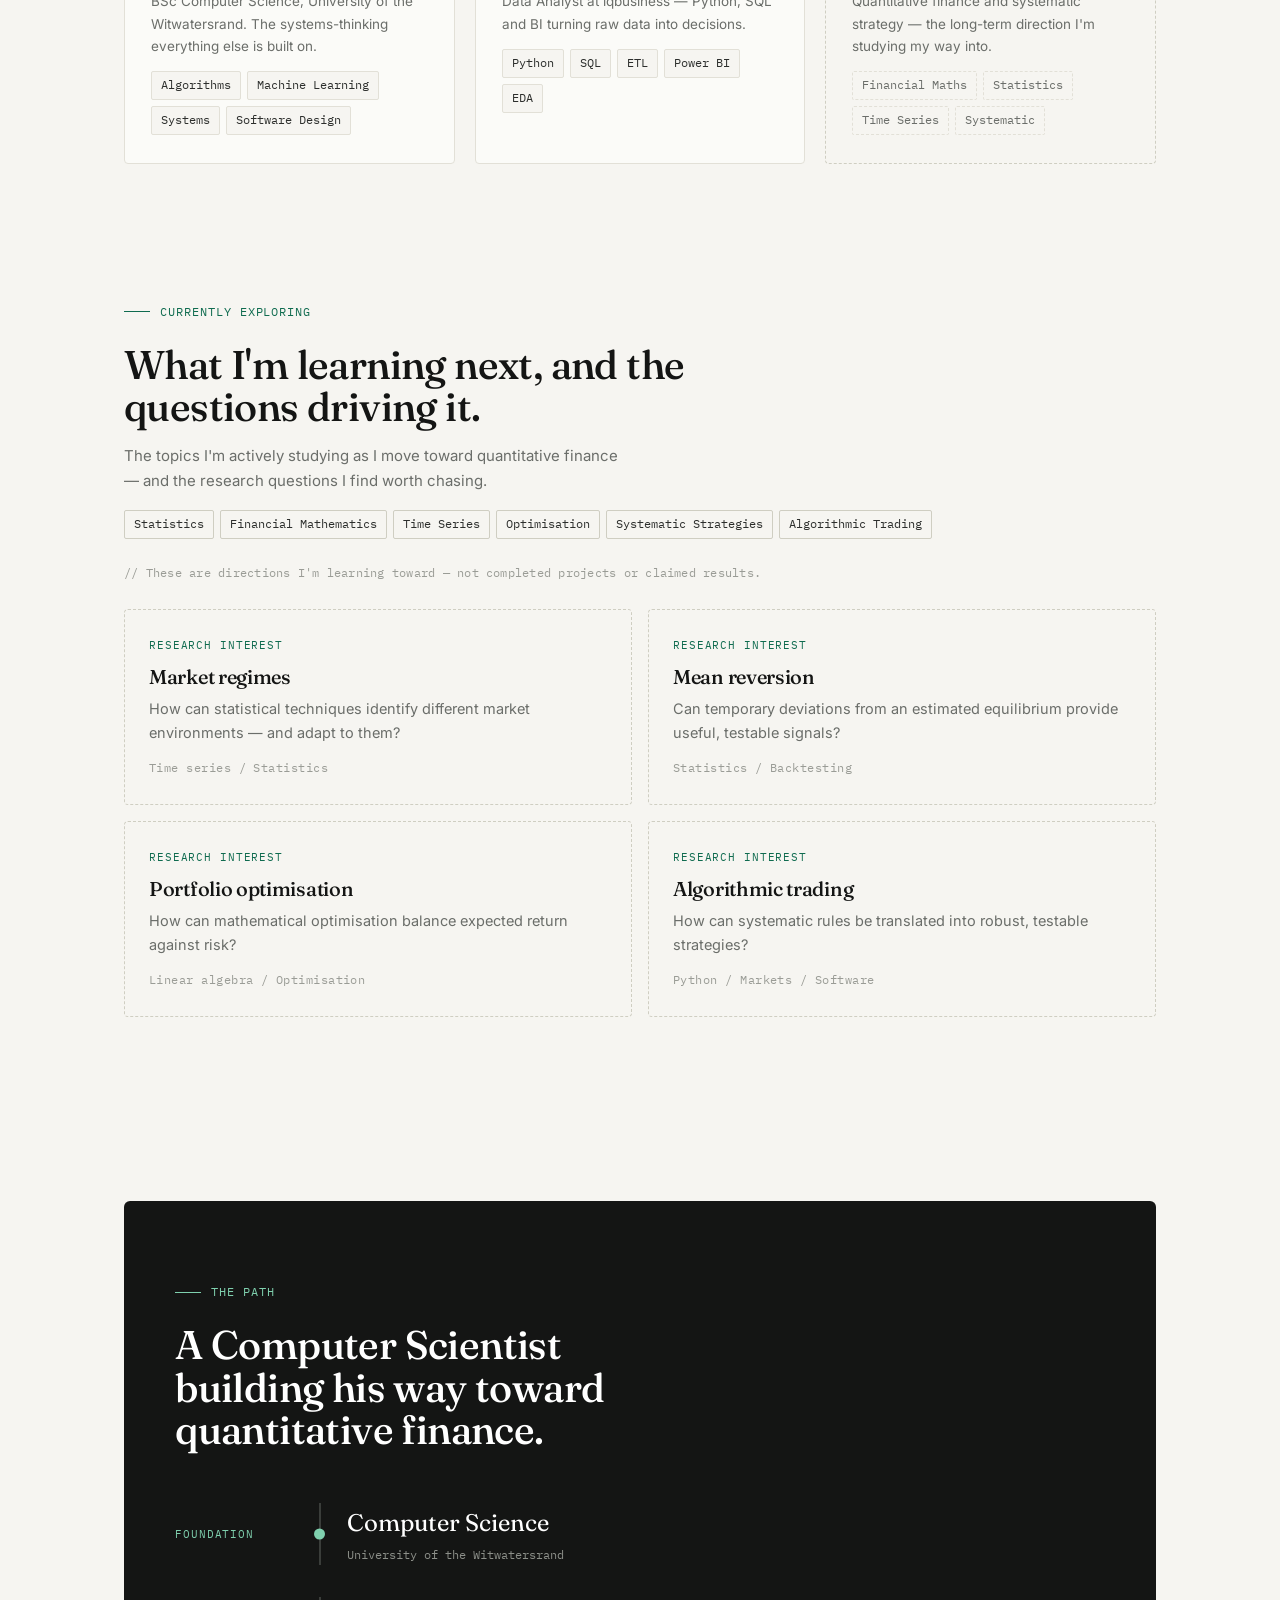
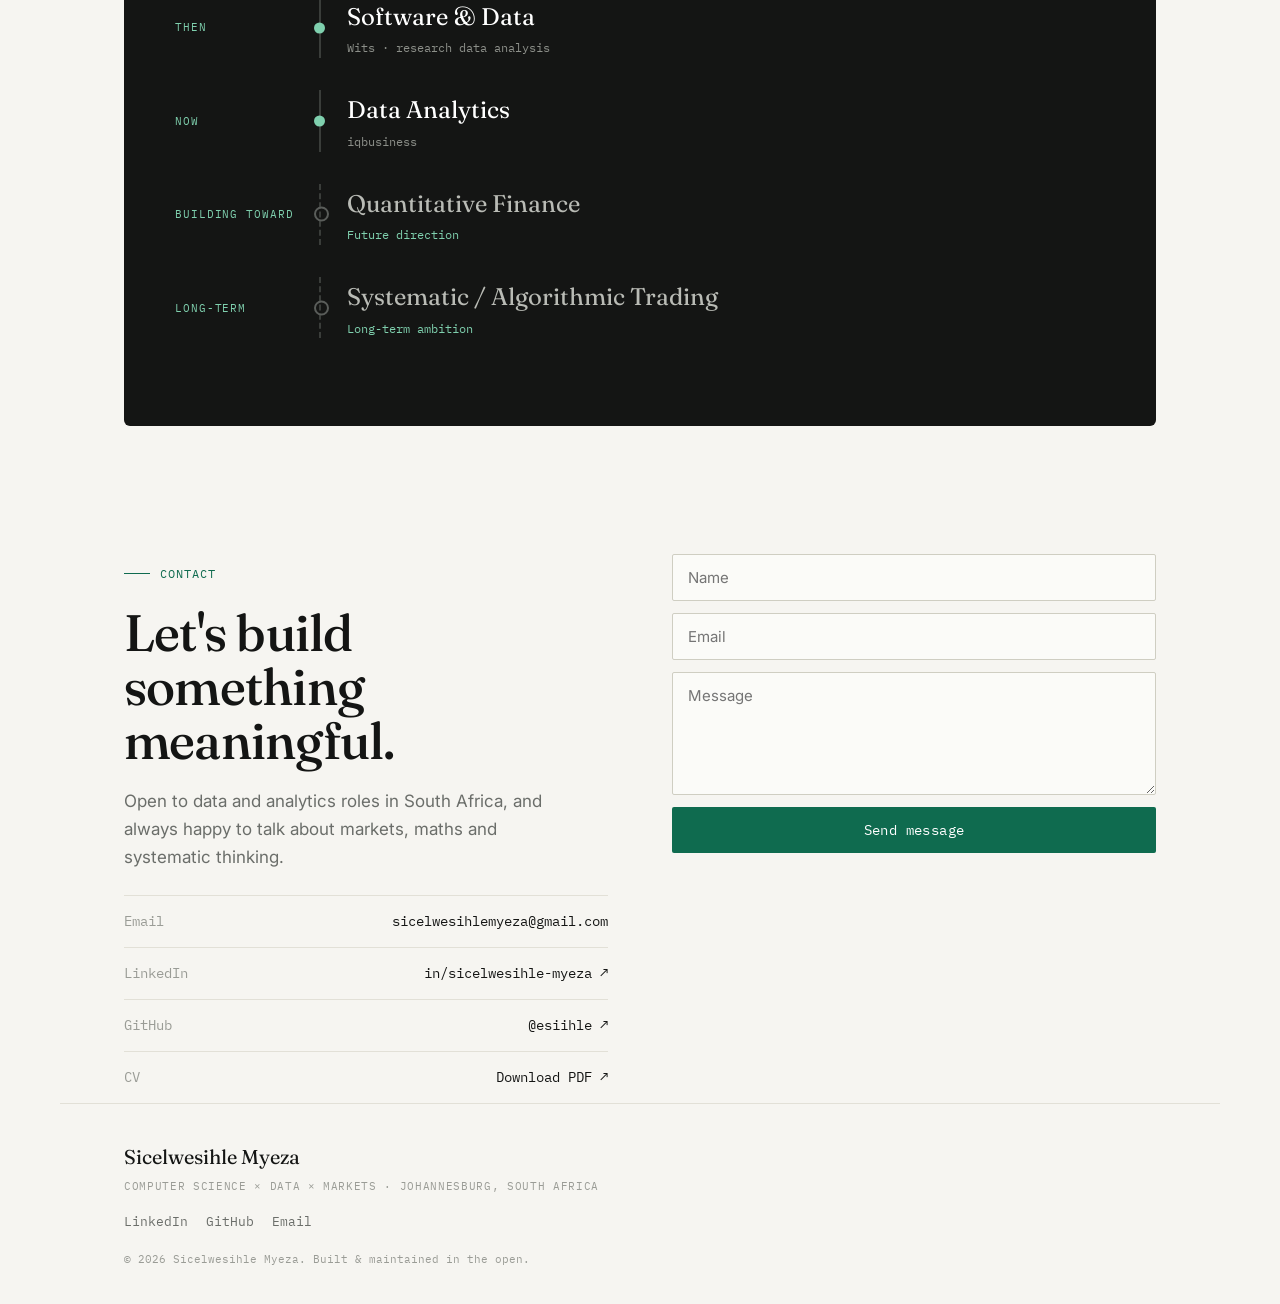
==== commit b10bd5ee: "portfolio revamp" ====
--- a/PersonalPortfolio/index.html
+++ b/PersonalPortfolio/index.html
@@ -1,246 +1,652 @@
 <!DOCTYPE html>
 <html lang="en">
 <head>
-    <meta charset="UTF-8">
-    <meta http-equiv="X-UA-Compatible" content="IE=edge">
-    <meta name="viewport" content="width=device-width, initial-scale=1.0">
-    <title>Personal Portfolio Sicelwesihle Myeza - Data Analyst</title>
-    <link rel="stylesheet" href="style.css">
-    <script src="https://kit.fontawesome.com/e830485626.js" crossorigin="anonymous"></script>
+<meta charset="UTF-8" />
+<meta name="viewport" content="width=device-width, initial-scale=1.0" />
+
+<title>Sicelwesihle Myeza — Computer Scientist &amp; Data Analyst</title>
+<meta name="description" content="Sicelwesihle Myeza is a Computer Science graduate and Data Analyst based in Johannesburg, exploring the intersection of data, software and quantitative finance." />
+
+<meta property="og:type" content="website" />
+<meta property="og:title" content="Sicelwesihle Myeza — Computer Scientist &amp; Data Analyst" />
+<meta property="og:description" content="Computer Science graduate and Data Analyst in Johannesburg, building toward quantitative finance." />
+<meta property="og:url" content="https://sicelwesihlemyeza.netlify.app/" />
+<meta property="og:image" content="https://sicelwesihlemyeza.netlify.app/images/GradPhoto1.jpg" />
+<meta name="twitter:card" content="summary_large_image" />
+
+<link rel="preconnect" href="https://fonts.googleapis.com" />
+<link rel="preconnect" href="https://fonts.gstatic.com" crossorigin />
+<link href="https://fonts.googleapis.com/css2?family=Fraunces:opsz,wght@9..144,400;9..144,500;9..144,600;9..144,700&family=Inter:wght@400;500;600&family=IBM+Plex+Mono:wght@400;500&display=swap" rel="stylesheet" />
+
+<style>
+  :root{
+    --bg:#F6F5F1;
+    --surface:#FBFBF8;
+    --ink:#141514;
+    --charcoal:#2C2E2C;
+    --grey:#6B6E6A;
+    --faint:#9A9C96;
+    --line:#E2E0D7;
+    --line-strong:#CFCEC2;
+    --accent:#0F6B4F;
+    --accent-ink:#0A4D39;
+    --accent-tint:#DEEBE4;
+    --amber:#A65E12;
+    --amber-tint:#F1E4D2;
+
+    --display:"Fraunces",Georgia,serif;
+    --body:"Inter",system-ui,sans-serif;
+    --mono:"IBM Plex Mono",ui-monospace,monospace;
+
+    --maxw:1160px;
+    --pad:clamp(20px,5vw,72px);
+  }
+
+  *{box-sizing:border-box}
+  html{scroll-behavior:smooth}
+  body{margin:0;background:var(--bg);color:var(--ink);font-family:var(--body);font-size:17px;line-height:1.65;-webkit-font-smoothing:antialiased;overflow-x:hidden}
+  a{color:inherit}
+  img{max-width:100%;display:block}
+  h1,h2,h3,h4{font-family:var(--display);font-weight:500;line-height:1.06;letter-spacing:-0.015em;margin:0}
+
+  .wrap{max-width:var(--maxw);margin:0 auto;padding-left:var(--pad);padding-right:var(--pad)}
+
+  .eyebrow{font-family:var(--mono);font-size:12px;letter-spacing:0.08em;text-transform:uppercase;color:var(--accent);margin:0 0 22px;display:inline-flex;align-items:center;gap:10px}
+  .eyebrow::before{content:"";width:26px;height:1px;background:var(--accent);display:inline-block}
+
+  /* nav */
+  header.nav{position:sticky;top:0;z-index:60;background:color-mix(in srgb,var(--bg) 90%,transparent);backdrop-filter:blur(12px);border-bottom:1px solid var(--line)}
+  .nav-inner{display:flex;align-items:center;justify-content:space-between;height:66px}
+  .wordmark{font-family:var(--mono);font-size:12.5px;letter-spacing:0.1em;text-transform:uppercase;text-decoration:none;color:var(--ink)}
+  .nav-links{display:flex;align-items:center;gap:28px}
+  .nav-links a{font-family:var(--mono);font-size:12.5px;letter-spacing:0.04em;color:var(--grey);text-decoration:none;transition:color .15s}
+  .nav-links a:hover,.nav-links a.active{color:var(--ink)}
+  .nav-links a.cv{color:var(--accent)}
+  .nav-toggle{display:none;background:none;border:1px solid var(--line-strong);border-radius:2px;padding:8px 11px;font-family:var(--mono);font-size:12px;cursor:pointer;letter-spacing:0.05em}
+
+  section{scroll-margin-top:80px}
+  .section{padding-top:clamp(72px,10vw,128px)}
+
+  /* hero */
+  .hero{padding-top:clamp(44px,6vw,80px);padding-bottom:clamp(56px,8vw,96px)}
+  .hero-grid{display:grid;grid-template-columns:1.1fr .9fr;gap:clamp(36px,5vw,64px);align-items:center}
+  .hero h1{font-size:clamp(38px,6vw,72px);font-weight:500;letter-spacing:-0.02em}
+  .hero h1 .dim{color:var(--grey)}
+  .hero .lead{font-size:clamp(16px,1.4vw,18.5px);color:var(--charcoal);max-width:50ch;margin:26px 0 0}
+  .hero .place{font-family:var(--mono);font-size:12px;letter-spacing:0.06em;color:var(--faint);margin-top:20px;text-transform:uppercase}
+  .cta-row{display:flex;flex-wrap:wrap;gap:12px;margin-top:30px}
+  .btn{font-family:var(--mono);font-size:13px;letter-spacing:0.03em;text-decoration:none;padding:12px 20px;border-radius:2px;transition:all .16s;display:inline-flex;align-items:center;gap:9px}
+  .btn-primary{background:var(--accent);color:#fff;border:1px solid var(--accent)}
+  .btn-primary:hover{background:var(--accent-ink);border-color:var(--accent-ink)}
+  .btn-ghost{background:transparent;color:var(--ink);border:1px solid var(--line-strong)}
+  .btn-ghost:hover{border-color:var(--accent);color:var(--accent)}
+  .hero-links{display:flex;flex-wrap:wrap;gap:20px;margin-top:22px;font-family:var(--mono);font-size:12.5px}
+  .hero-links a{color:var(--grey);text-decoration:none;transition:color .15s}
+  .hero-links a:hover{color:var(--accent)}
+
+  /* hero visual — Durban image panel */
+  .hero-visual{position:relative;border:1px solid var(--line-strong);border-radius:4px;overflow:hidden;background:#14181B;min-height:clamp(320px,42vw,468px)}
+  .hv-img{position:absolute;inset:0;width:100%;height:100%;object-fit:cover;filter:grayscale(1) contrast(1.05) brightness(.72)}
+  .hv-overlay{position:absolute;inset:0;background:linear-gradient(155deg,rgba(12,16,18,.5) 0%,rgba(10,22,19,.62) 55%,rgba(8,38,31,.8) 100%)}
+  .hv-grid{position:absolute;inset:0;opacity:.12;background-image:linear-gradient(rgba(255,255,255,.6) 1px,transparent 1px),linear-gradient(90deg,rgba(255,255,255,.6) 1px,transparent 1px);background-size:48px 48px}
+  .hv-eq{position:absolute;top:20px;left:22px;right:22px;font-family:var(--mono);font-size:clamp(11px,1.3vw,13px);color:rgba(255,255,255,.92);letter-spacing:0.02em;text-shadow:0 1px 4px rgba(0,0,0,.55)}
+  .hv-labels{position:absolute;top:64px;right:22px;display:flex;flex-direction:column;gap:9px;text-align:right}
+  .hv-labels span{font-family:var(--mono);font-size:11px;letter-spacing:0.16em;text-transform:uppercase;color:rgba(255,255,255,.88);text-shadow:0 1px 4px rgba(0,0,0,.55)}
+  .hv-flow{position:absolute;bottom:20px;left:22px;font-family:var(--mono);font-size:10.5px;letter-spacing:0.14em;text-transform:uppercase;color:#8FE0C0;text-shadow:0 1px 4px rgba(0,0,0,.55)}
+
+  /* divider motif */
+  .motif{font-family:var(--mono);font-size:11px;letter-spacing:0.22em;color:var(--faint);text-transform:uppercase;text-align:center;padding:clamp(40px,6vw,72px) 0 0;display:flex;align-items:center;gap:18px;justify-content:center}
+  .motif::before,.motif::after{content:"";height:1px;width:min(80px,12vw);background:var(--line-strong)}
+
+  /* about */
+  .about-grid{display:grid;grid-template-columns:.82fr 1.18fr;gap:clamp(32px,5vw,64px);align-items:start}
+  .portrait{width:100%;border-radius:3px;border:1px solid var(--line-strong);filter:grayscale(30%) contrast(1.03);background:var(--surface)}
+  .portrait-cap{font-family:var(--mono);font-size:11px;letter-spacing:0.06em;color:var(--faint);margin-top:12px;text-transform:uppercase}
+  .about-body h2{font-size:clamp(28px,3.4vw,42px);margin-bottom:22px}
+  .about-body p{color:var(--charcoal);margin:0 0 18px;max-width:60ch}
+  .about-body p strong{font-weight:600;color:var(--ink)}
+  .beyond{margin-top:40px}
+  .beyond h3{font-family:var(--mono);font-size:12px;font-weight:500;letter-spacing:0.08em;text-transform:uppercase;color:var(--grey);margin-bottom:18px}
+  .beyond-grid{display:grid;grid-template-columns:repeat(4,1fr);gap:1px;background:var(--line);border:1px solid var(--line);border-radius:3px;overflow:hidden}
+  .beyond-cell{background:var(--surface);padding:20px 18px}
+  .beyond-cell .t{font-family:var(--mono);font-size:12px;letter-spacing:0.08em;color:var(--accent);text-transform:uppercase;margin-bottom:8px}
+  .beyond-cell .d{font-size:14px;color:var(--grey);line-height:1.5}
+
+  /* experience + education */
+  .cols2{display:grid;grid-template-columns:1.05fr .95fr;gap:clamp(36px,5vw,72px);align-items:start}
+  .col h2{font-size:clamp(24px,2.8vw,32px);margin-bottom:26px}
+  .xp{padding:22px 0;border-top:1px solid var(--line)}
+  .xp:first-of-type{border-top:1px solid var(--line-strong)}
+  .xp-top{display:flex;justify-content:space-between;gap:14px;align-items:baseline;flex-wrap:wrap}
+  .xp .role{font-family:var(--display);font-weight:600;font-size:19px}
+  .xp .when{font-family:var(--mono);font-size:12px;color:var(--faint);white-space:nowrap}
+  .xp .org{font-size:14.5px;color:var(--accent);margin:3px 0 12px}
+  .xp ul{margin:0;padding-left:17px;color:var(--grey);font-size:14.5px}
+  .xp ul li{margin-bottom:5px}
+  .edu-block{background:var(--surface);border:1px solid var(--line);border-radius:4px;padding:30px 28px}
+  .edu-block .inst{font-family:var(--mono);font-size:11.5px;letter-spacing:0.1em;text-transform:uppercase;color:var(--grey)}
+  .edu-block h3{font-size:clamp(24px,3vw,32px);margin:10px 0 6px}
+  .edu-block .when{font-family:var(--mono);font-size:12.5px;color:var(--faint)}
+  .edu-majors{margin:18px 0;font-size:14.5px;color:var(--charcoal)}
+  .edu-majors b{font-family:var(--mono);font-size:11.5px;letter-spacing:0.06em;text-transform:uppercase;color:var(--grey);display:block;margin-bottom:4px;font-weight:500}
+  .edu-first{background:var(--accent-tint);border:1px solid var(--accent);border-radius:3px;padding:12px 15px;margin:16px 0;font-size:14px;color:var(--accent-ink)}
+  .edu-first b{font-family:var(--mono);font-size:11px;letter-spacing:0.06em;text-transform:uppercase;display:block;margin-bottom:3px;color:var(--accent)}
+  .cw-label{font-family:var(--mono);font-size:11.5px;letter-spacing:0.06em;text-transform:uppercase;color:var(--grey);margin:18px 0 10px}
+  .cw-tags,.traj-tags,.explore-tags{display:flex;flex-wrap:wrap;gap:6px}
+  .tag{font-family:var(--mono);font-size:11.5px;background:var(--bg);border:1px solid var(--line);border-radius:2px;padding:4px 9px;color:var(--charcoal)}
+
+  /* selected work */
+  .work-head{display:flex;justify-content:space-between;align-items:flex-end;flex-wrap:wrap;gap:16px;margin-bottom:38px}
+  .work-head h2{font-size:clamp(28px,3.4vw,44px)}
+  .work-head p{color:var(--grey);font-size:15px;max-width:44ch;margin:0}
+  .project{display:grid;grid-template-columns:56px 1fr auto;gap:clamp(16px,3vw,40px);align-items:start;padding:30px 0;border-top:1px solid var(--line-strong);text-decoration:none;color:inherit;transition:background .18s}
+  .project:hover{background:var(--surface)}
+  .project:last-child{border-bottom:1px solid var(--line-strong)}
+  .p-num{font-family:var(--mono);font-size:14px;color:var(--faint);padding-top:6px;transition:color .18s}
+  .project:hover .p-num{color:var(--accent)}
+  .p-body h3{font-size:clamp(20px,2.4vw,27px);margin-bottom:10px;display:flex;align-items:center;gap:12px;flex-wrap:wrap}
+  .p-body .p-desc{color:var(--grey);font-size:15px;margin:0 0 16px;max-width:66ch}
+  .p-tags{display:flex;flex-wrap:wrap;gap:6px}
+  .p-side{font-family:var(--mono);font-size:12.5px;color:var(--accent);white-space:nowrap;padding-top:6px;transition:transform .18s}
+  .project:hover .p-side{transform:translateX(4px)}
+  .p-status{font-family:var(--mono);font-size:10.5px;letter-spacing:0.04em;text-transform:uppercase;background:var(--amber-tint);color:var(--amber);padding:3px 8px;border-radius:2px}
+
+  /* skills */
+  .skill-groups{display:grid;grid-template-columns:repeat(4,1fr);gap:24px}
+  .skill-groups h3{font-family:var(--mono);font-size:11.5px;font-weight:500;letter-spacing:0.06em;text-transform:uppercase;color:var(--grey);margin-bottom:14px;padding-bottom:10px;border-bottom:1px solid var(--line)}
+  .skill-list{display:flex;flex-direction:column;gap:9px;font-size:14.5px;color:var(--charcoal)}
+
+  /* trajectory */
+  .traj-grid{display:grid;grid-template-columns:repeat(3,1fr);gap:20px}
+  .traj-card{background:var(--surface);border:1px solid var(--line);border-radius:4px;padding:28px 26px}
+  .traj-card.future{border-style:dashed;border-color:var(--line-strong);background:transparent}
+  .traj-num{font-family:var(--mono);font-size:12px;color:var(--faint);letter-spacing:0.06em}
+  .traj-card h3{font-size:23px;margin:12px 0 4px}
+  .traj-card .sub{font-family:var(--mono);font-size:12px;color:var(--accent);letter-spacing:0.04em;text-transform:uppercase;margin-bottom:16px}
+  .traj-card.future .sub{color:var(--grey)}
+  .traj-card .meta{font-size:13.5px;color:var(--grey);margin:0 0 14px}
+  .traj-card.future .tag{border-style:dashed;color:var(--grey)}
+
+  /* exploring + research */
+  .explore-intro{color:var(--grey);font-size:15px;max-width:56ch;margin:0 0 16px}
+  .explore-tags{margin-bottom:24px}
+  .explore-tags .tag{border-color:var(--line-strong)}
+  .research-note{font-family:var(--mono);font-size:12px;color:var(--faint);margin-bottom:26px;letter-spacing:0.02em}
+  .research-grid{display:grid;grid-template-columns:repeat(2,1fr);gap:16px}
+  .rcard{background:transparent;border:1px dashed var(--line-strong);border-radius:4px;padding:26px 24px;transition:border-color .18s}
+  .rcard:hover{border-color:var(--accent)}
+  .rcard .r-label{font-family:var(--mono);font-size:11px;letter-spacing:0.08em;text-transform:uppercase;color:var(--accent);margin-bottom:12px}
+  .rcard h3{font-size:20px;margin-bottom:10px}
+  .rcard p{color:var(--grey);font-size:14.5px;margin:0 0 14px}
+  .rcard .r-field{font-family:var(--mono);font-size:11.5px;color:var(--faint);letter-spacing:0.04em}
+
+  /* journey */
+  .journey{background:var(--ink);color:#EDEEEA;border-radius:6px;padding:clamp(40px,6vw,72px) clamp(24px,4vw,56px);margin-top:clamp(40px,5vw,56px)}
+  .journey .eyebrow{color:#7FD0AE}
+  .journey .eyebrow::before{background:#7FD0AE}
+  .journey h2{font-size:clamp(26px,3.2vw,40px);color:#fff;margin-bottom:36px;max-width:20ch}
+  .jstage{display:grid;grid-template-columns:120px 1fr;gap:24px;align-items:center;padding:16px 0}
+  .jstage .jstep{font-family:var(--mono);font-size:11px;letter-spacing:0.08em;color:#7FD0AE;text-transform:uppercase}
+  .jstage .jbody{border-left:2px solid #3A3D3A;padding-left:26px;position:relative}
+  .jstage .jbody::before{content:"";position:absolute;left:-7px;top:50%;transform:translateY(-50%);width:11px;height:11px;border-radius:50%;background:#7FD0AE}
+  .jstage.future .jbody{border-left-style:dashed}
+  .jstage.future .jbody::before{background:transparent;border:2px solid #5A5D5A}
+  .jstage .jname{font-family:var(--display);font-size:clamp(19px,2.2vw,24px);color:#fff}
+  .jstage.future .jname{color:#B9BBB5}
+  .jstage .jwhere{font-family:var(--mono);font-size:12px;color:#8C8F89;margin-top:2px}
+  .jstage.future .jwhere{color:#7FD0AE}
+
+  /* contact */
+  .contact-grid{display:grid;grid-template-columns:1fr 1fr;gap:clamp(32px,5vw,64px);align-items:start}
+  .contact-grid h2{font-size:clamp(30px,4vw,52px);margin-bottom:18px;max-width:14ch}
+  .contact-grid p{color:var(--grey);margin:0 0 24px;max-width:40ch}
+  .clinks{font-family:var(--mono);font-size:14px}
+  .clinks a{display:flex;justify-content:space-between;gap:16px;padding:14px 0;border-top:1px solid var(--line);text-decoration:none;color:var(--ink);transition:color .15s}
+  .clinks a:hover{color:var(--accent)}
+  .clinks a span:first-child{color:var(--faint)}
+  form{display:grid;gap:12px}
+  form input,form textarea{font-family:var(--body);font-size:15px;padding:13px 15px;background:var(--surface);border:1px solid var(--line-strong);border-radius:2px;color:var(--ink);width:100%}
+  form input:focus,form textarea:focus{outline:2px solid var(--accent);outline-offset:1px;border-color:var(--accent)}
+  form button{font-family:var(--mono);font-size:13.5px;letter-spacing:0.03em;background:var(--accent);color:#fff;border:none;border-radius:2px;padding:14px;cursor:pointer;transition:background .15s}
+  form button:hover{background:var(--accent-ink)}
+
+  footer{border-top:1px solid var(--line);margin-top:clamp(72px,9vw,120px);padding:36px 0;font-family:var(--mono);font-size:12.5px;color:var(--faint)}
+  .foot-name{font-family:var(--display);font-size:20px;color:var(--ink);margin-bottom:4px}
+  .foot-line{letter-spacing:0.06em;text-transform:uppercase;font-size:11px;margin-bottom:16px}
+  .foot-links{display:flex;gap:18px;flex-wrap:wrap}
+  .foot-links a{color:var(--grey);text-decoration:none}
+  .foot-links a:hover{color:var(--accent)}
+  .foot-copy{margin-top:18px;font-size:11px}
+
+  a:focus-visible,button:focus-visible{outline:2px solid var(--accent);outline-offset:2px}
+  .reveal{opacity:0;transform:translateY(16px);transition:opacity .7s ease,transform .7s ease}
+  .reveal.in{opacity:1;transform:none}
+
+  @media (max-width:900px){
+    .hero-grid,.about-grid,.cols2,.contact-grid{grid-template-columns:1fr}
+    .portrait{max-width:360px}
+    .skill-groups{grid-template-columns:repeat(2,1fr)}
+    .traj-grid{grid-template-columns:1fr}
+    .beyond-grid{grid-template-columns:repeat(2,1fr)}
+    .research-grid{grid-template-columns:1fr}
+    .nav-links{display:none}
+    .nav-toggle{display:inline-block}
+    .nav-links.open{display:flex;position:absolute;top:66px;left:0;right:0;flex-direction:column;gap:0;background:var(--bg);border-bottom:1px solid var(--line);padding:8px var(--pad)}
+    .nav-links.open a{padding:13px 0;border-bottom:1px solid var(--line)}
+  }
+  @media (max-width:560px){
+    .beyond-grid{grid-template-columns:1fr}
+    .skill-groups{grid-template-columns:1fr}
+    .project{grid-template-columns:1fr;gap:12px}
+    .p-num,.p-side{padding-top:0}
+    .jstage{grid-template-columns:1fr;gap:6px}
+    .jstage .jbody{border-left:none;padding-left:20px}
+    .jstage .jbody::before{left:-3px}
+    body{font-size:16px}
+  }
+  @media (prefers-reduced-motion:reduce){
+    html{scroll-behavior:auto}
+    .reveal{opacity:1;transform:none;transition:none}
+  }
+</style>
 </head>
 <body>
-<div id="header">
-    <div class="container">
-        <nav>
-            <img src="images/logo.png" class="logo" alt="Portfolio Logo">
-            <ul id ="sidemenu">
-                <li><a href="#home">Home</a></li>
-                <li><a href="#about">About</a></li>
-                <li><a href="#skills">Skills & Tools</a></li>
-                <li><a href="#portfolio">Data Projects</a></li>
-                <li><a href="#contact">Contact</a></li>
-                <li><button aria-label="Close menu"><i class="fa-solid fa-x" onclick="closemenu()"></i></button></li>
-            </ul>
-            <button aria-label="Open menu"><i class="fa-solid fa-bars" onclick="openmenu()"></i></button>
-        </nav>
-        <div class="header-text">
-            <p>Data Analyst</p>
-            <h1>Hi, I'm  <span>Sicelwesihle</span><br>Myeza from Johannesburg</h1>
+
+<header class="nav">
+  <div class="wrap nav-inner">
+    <a class="wordmark" href="#home">Sicelwesihle Myeza</a>
+    <nav class="nav-links" id="navLinks">
+      <a href="#about">About</a>
+      <a href="#experience">Experience</a>
+      <a href="#work">Work</a>
+      <a href="#research">Research</a>
+      <a href="#contact">Contact</a>
+      <a class="cv" href="images/Sicelwesihle_Myeza_CV.pdf" target="_blank" rel="noopener">CV ↗</a>
+    </nav>
+    <button class="nav-toggle" id="navToggle" aria-label="Toggle menu" aria-expanded="false">menu</button>
+  </div>
+</header>
+
+<!-- ================= HERO ================= -->
+<section id="home" class="hero wrap">
+  <div class="hero-grid">
+    <div>
+      <span class="eyebrow">Computer Science → Data → Systems</span>
+      <h1>I build with code.<br />I work with data.<br /><span class="dim">I'm learning how systems move.</span></h1>
+      <p class="lead">Computer Science graduate from the University of the Witwatersrand and a Data Analyst at iqbusiness — working across data analysis, Python, SQL and business intelligence. Mathematics, probability and systematic thinking are the direction I'm steadily building toward.</p>
+      <p class="place">Johannesburg, South Africa</p>
+      <div class="cta-row">
+        <a class="btn btn-primary" href="#work">View selected work →</a>
+        <a class="btn btn-ghost" href="#about">About me</a>
+      </div>
+      <div class="hero-links">
+        <a href="https://www.linkedin.com/in/sicelwesihle-myeza-111369202" target="_blank" rel="noopener">LinkedIn ↗</a>
+        <a href="https://github.com/esiihle" target="_blank" rel="noopener">GitHub ↗</a>
+        <a href="mailto:sicelwesihlemyeza@gmail.com">Email ↗</a>
+        <!-- Update the CV filename once you upload the new PDF -->
+        <a href="images/Sicelwesihle_Myeza_CV.pdf" target="_blank" rel="noopener">Download CV ↗</a>
+      </div>
+    </div>
+
+    <!--
+      HERO VISUAL — Durban skyline at images/durban.jpg (provided, web-optimised).
+      CSS renders it grayscale under a dark overlay; if the file is ever missing the panel
+      falls back to a clean charcoal block with the equation + labels intact.
+    -->
+    <div class="hero-visual" aria-hidden="true">
+      <img class="hv-img" src="images/durban.jpg" alt="" onerror="this.style.display='none'" />
+      <div class="hv-grid"></div>
+      <div class="hv-overlay"></div>
+      <div class="hv-eq">dSₜ = μSₜ dt + σSₜ dWₜ</div>
+      <div class="hv-labels">
+        <span>Software</span><span>Data</span><span>Mathematics</span><span>Models</span>
+      </div>
+      <div class="hv-flow">Data → Model → Signal → Decision</div>
+    </div>
+  </div>
+</section>
+
+<!-- ================= ABOUT (unchanged) ================= -->
+<section id="about" class="section wrap reveal">
+  <div class="about-grid">
+    <div>
+      <img class="portrait" src="images/GradPhoto1.jpg" alt="Portrait of Sicelwesihle Myeza" />
+      <p class="portrait-cap">Sicelwesihle Myeza · Johannesburg</p>
+    </div>
+    <div class="about-body">
+      <span class="eyebrow">About</span>
+      <h2>A Computer Scientist working in data, building toward markets.</h2>
+      <p>I studied <strong>Computer Science at the University of the Witwatersrand</strong>, where I got hooked on the idea that complex systems — software, data, and eventually markets — can be understood by breaking them down and modelling them. That instinct pulled me from writing programs toward working with data.</p>
+      <p>Today I'm a <strong>Data Analyst at iqbusiness</strong>, working with Python, SQL and business intelligence tools to turn messy data into things people can actually decide on. Alongside the day job, I read economics and follow financial markets closely — I'm drawn to the parts where mathematics, probability and systematic decision-making meet uncertainty.</p>
+      <p>That's the direction I'm deliberately building toward: <strong>quantitative finance</strong>. Not as a title I'm claiming today, but as the place all of this — computer science, data, statistics and markets — is pointing.</p>
+
+      <div class="beyond">
+        <h3>Beyond the work</h3>
+        <div class="beyond-grid">
+          <div class="beyond-cell"><div class="t">Football</div><div class="d">Strategy, systems, competition.</div></div>
+          <div class="beyond-cell"><div class="t">Chess</div><div class="d">Patterns, calculation, patience.</div></div>
+          <div class="beyond-cell"><div class="t">Tennis</div><div class="d">Adaptation, momentum, individual performance.</div></div>
+          <div class="beyond-cell"><div class="t">Markets</div><div class="d">Probability, uncertainty, decision-making.</div></div>
         </div>
-    </div>
-</div>
-<div id="about">
-    <div class="container">
-        <div class="row">
-            <div class="about-col-1">
-                <img src="images/GradPhoto1.jpg" alt="Profile picture of Sicelwesihle Myeza">
+      </div>
+    </div>
+  </div>
+</section>
+
+<!-- ================= EXPERIENCE + EDUCATION ================= -->
+<section id="experience" class="section wrap reveal">
+  <div class="cols2">
+    <div class="col">
+      <span class="eyebrow">Experience</span>
+      <h2>Experience</h2>
+
+      <div class="xp">
+        <div class="xp-top"><span class="role">Data Analyst</span><span class="when">Present</span></div>
+        <div class="org">iqbusiness · Johannesburg</div>
+        <ul>
+          <li>Clean and transform datasets and build ETL workflows for analysis-ready data.</li>
+          <li>Run exploratory analysis in Python and SQL, and maintain data-quality checks.</li>
+          <li>Build KPI dashboards in Power BI and communicate findings to stakeholders.</li>
+          <li>Collaborate in an Agile / Scrum delivery team.</li>
+        </ul>
+        <!-- Add any QUANTIFIED achievements from your CV here (real numbers only). -->
+      </div>
+
+      <div class="xp">
+        <div class="xp-top"><span class="role">Data Analyst</span><span class="when">Jan 2025 — Nov 2025</span></div>
+        <div class="org">University of the Witwatersrand</div>
+        <ul>
+          <li>Analysed and visualised research datasets to support academic projects.</li>
+          <li>Applied Python and SQL to clean, join and summarise data for reporting.</li>
+        </ul>
+      </div>
+
+      <div class="xp">
+        <div class="xp-top"><span class="role">Technical Lab Assistant</span><span class="when">Mar 2022 — Nov 2023</span></div>
+        <div class="org">Wits Mathematical Sciences Laboratory</div>
+        <ul>
+          <li>Provided technical support and software installation across 200+ lab computers.</li>
+          <li>Improved workflows and system reliability for students and staff.</li>
+        </ul>
+      </div>
+    </div>
+
+    <div class="col">
+      <span class="eyebrow">Education</span>
+      <h2>Education</h2>
+      <div class="edu-block">
+        <div class="inst">University of the Witwatersrand</div>
+        <h3>BSc Computer Science</h3>
+        <div class="when">2020 — 2024 · Johannesburg, South Africa</div>
+
+        <div class="edu-majors">
+          <b>Majors</b>
+          Computer Science &amp; Computer Applications
         </div>
-        <div class="about-col-2">
-            <h1  class= "sub-title">About Me</h1>
-            <p>Hi, I'm Sihle, a passionate data analyst who transforms raw data into meaningful insights that drive business decisions. I specialize in data visualization, statistical analysis, and predictive modeling. Whether it's uncovering hidden patterns, building interactive dashboards, or performing complex statistical analyses, I excel at turning data into actionable intelligence that empowers organizations to make informed decisions.</p>
-
-            <div class="tab-titles">
-                <p class ="tab-links active-link" onclick="opentab('skills')">Core Skills</p>
-                <p class ="tab-links" onclick="opentab('experience')">Experience</p>
-                <p class ="tab-links"onclick="opentab('education')">Education</p>
-            </div>
-            <div class="tab-contents active-tab" id="skills">
-                <ul>
-                    <li><span>Data Analysis & Visualization</span><br>Creating compelling visualizations and dashboards using Tableau, Power BI, and Python libraries to communicate insights effectively.</li>
-                    <li><span>Statistical Analysis & Modeling</span><br>Performing statistical tests, regression analysis, and building predictive models to forecast trends and patterns.</li>
-                    <li><span>Database Management & SQL</span><br>Extracting, cleaning, and transforming data from various sources using advanced SQL queries and database optimization techniques.</li>
-                    <li><span>Business Intelligence</span><br>Developing KPIs, metrics, and automated reporting solutions to support strategic business decisions.</li>
-                </ul>
-            </div>
-            <div class="tab-contents" id="experience">
-                <ul>
-
-                    <li><span>Apr 2024 - Nov 2024</span><br>Data Analysis Intern at The University of Witwatersrand - Worked on research data analysis and visualization projects.</li>
-                    <li><span>Mar 2022 - Nov 2023</span><br>Technical Lab Assistant at TW Kambule Mathematics Laboratory.</li>
-                </ul>
-            </div>
-            <div class="tab-contents" id="education">
-                <ul>
-                    <li><span>Jan 2020 - Nov 2024</span><br>Bachelor of Science in Computer Science from the University of Witwatersrand.</li>
-                    <li><span>Aug 2023 - Nov 2023</span><br>Data Science Bootcamp at InterCodex.</li>
-                    <li><span>Jan 2015 - Nov 2019</span><br>High School at Adams College.</li>
-                </ul>
-            </div>
+
+        <!-- FIRST-CLASS MATHS: keep only if verifiable; link the transcript. Remove this block if you can't back it up. -->
+        <div class="edu-first">
+          <b>Highlight</b>
+          First-class marks in mathematics (probability, statistics, linear algebra).
         </div>
-    </div>
-</div>
-<div id="skills">
-    <div class="container">
-        <h1 class="sub-title">Data Analysis Skills & Tools</h1>
-        <div class="skills-list">
-            <div><i class="fa-brands fa-python"></i><h2>Python</h2></div>
-            <div><i class="fa-solid fa-chart-bar"></i><h2>Pandas</h2></div>
-            <div><i class="fa-solid fa-chart-line"></i><h2>NumPy</h2></div>
-            <div><i class="fa-solid fa-chart-pie"></i><h2>Matplotlib</h2></div>
-            <div><i class="fa-solid fa-chart-area"></i><h2>Seaborn</h2></div>
-            <div><i class="fa-solid fa-table"></i><h2>Tableau</h2></div>
-            <div><i class="fa-solid fa-chart-column"></i><h2>Power BI</h2></div>
-            <div><i class="fa-solid fa-database"></i><h2>SQL</h2></div>
-            <div><i class="fa-solid fa-database"></i><h2>PostgreSQL</h2></div>
-            <div><i class="fa-solid fa-database"></i><h2>MySQL</h2></div>
-            <div><i class="fa-brands fa-microsoft"></i><h2>Excel</h2></div>
-            <div><i class="fa-solid fa-brain"></i><h2>Scikit-learn</h2></div>
-            <div><i class="fa-solid fa-calculator"></i><h2>R</h2></div>
-            <div><i class="fa-solid fa-code"></i><h2>Jupyter</h2></div>
-            <div><i class="fa-brands fa-google"></i><h2>Google Analytics</h2></div>
-            <div><i class="fa-brands fa-git-alt"></i><h2>Git</h2></div>
+
+        <div class="cw-label">Relevant coursework</div>
+        <div class="cw-tags">
+          <span class="tag">Advanced Analysis of Algorithms</span>
+          <span class="tag">Machine Learning</span>
+          <span class="tag">Database Fundamentals</span>
+          <span class="tag">Software Design</span>
+          <span class="tag">Operating Systems &amp; Systems Programming</span>
+          <span class="tag">Computer Graphics &amp; Visualization</span>
+          <span class="tag">Parallel Computing</span>
+          <span class="tag">Computer Networks</span>
         </div>
-    </div>
-</div>
-<div id="portfolio">
-    <div class="container">
-        <h1 class="sub-title">Data Analysis Projects</h1>
-        <div class="work-list">
-            <!-- Current Projects -->
-            <div class="work initial-work">
-                <img src="images/developerprojects.png" alt="In-Demand Developer Skills Analysis Project">
-                <div class="layer">
-                    <h3>In-Demand Developer Skills Analysis</h3>
-                    <p>Executed an end-to-end data analysis project by programmatically collecting data from multiple sources using Python (web scraping with BeautifulSoup and API integration with requests). Designed and built a professional, interactive dashboard in IBM Cognos Analytics to visually present key findings on technology trends and developer demographics.</p>
-                    <a href="https://github.com/esiihle/Programming-Languange-Analysis-IBM-Capstone.git" target="_blank" rel="noopener" aria-label="View Developer Skills Analysis Project"><i class="fa-solid fa-link"></i></a>
-                </div>
-            </div>
-            <div class="work initial-work">
-                <img src="images/covid19image.png" alt="COVID-19 Data Analysis Project">
-                <div class="layer">
-                    <h3>COVID-19 Data Analysis and Visualization</h3>
-                    <p>Explored and analyzed a large COVID-19 dataset using advanced SQL techniques, including joins, CTEs, and window functions, to derive key metrics and insights. Developed interactive dashboards and visualizations in Tableau to effectively present global and continental COVID-19 trends, showcasing the ability to translate data into a clear narrative.</p>
-                    <a href="https://github.com/esiihle/Covid19AnalysisandVisualization.git" target="_blank" rel="noopener" aria-label="View COVID-19 Analysis Project"><i class="fa-solid fa-link"></i></a>
-                </div>
-            </div>
-            <div class="work initial-work">
-                <img src="images/Netflixprojectimage.png" alt="Netflix Data Analysis Project">
-                <div class="layer">
-                    <h3>Netflix Data Analysis with SQL</h3>
-                    <p>Conducted a comprehensive analysis of Netflix's movie and TV show dataset using advanced SQL queries to extract valuable business insights. Addressed specific business questions by analyzing the distribution of content, identifying the highest ratings, and exploring trends by release year, country, and duration.</p>
-                    <a href="https://github.com/esiihle/sql_netflix_manipulation.git" target="_blank" rel="noopener" aria-label="View Netflix Analysis Project"><i class="fa-solid fa-link"></i></a>
-                </div>
-            </div>
-            
-            <!-- Future Projects - Uncomment and edit when ready -->
-            <!-- 
-            <div class="work additional-work">
-                <img src="images/project4.jpeg" alt="Market Research Analysis Project">
-                <div class="layer">
-                    <h3>Market Research Analysis</h3>
-                    <p>Comprehensive market analysis using survey data, statistical testing, and data visualization</p>
-                    <a href="https://github.com/esiihle/market-research" target="_blank" aria-label="View Market Research Project"><i class="fa-solid fa-link"></i></a>
-                </div>
-            </div>
-            <div class="work additional-work">
-                <img src="images/project5.jpeg" alt="HR Analytics Dashboard Project">
-                <div class="layer">
-                    <h3>HR Analytics Dashboard</h3>
-                    <p>Employee performance and retention analysis using Power BI and advanced HR metrics</p>
-                    <a href="https://github.com/esiihle/hr-analytics" target="_blank" aria-label="View HR Analytics Project"><i class="fa-solid fa-link"></i></a>
-                </div>
-            </div>
-            <div class="work additional-work">
-                <img src="images/project6.jpeg" alt="Web Analytics Project">
-                <div class="layer">
-                    <h3>Web Traffic Analytics</h3>
-                    <p>Google Analytics integration and custom reporting for website performance optimization</p>
-                    <a href="https://github.com/esiihle/web-analytics" target="_blank" aria-label="View Web Analytics Project"><i class="fa-solid fa-link"></i></a>
-                </div>
-            </div>
-            -->
-        </div>
-        <!-- Uncomment the "See more" button when you have additional projects -->
-        <!-- <a href="#" class="btn" id="seeMoreBtn">See more projects</a> -->
-    </div>
-</div>
-<div id="contact">
-    <div class="container">
-        <div class="'row">
-            <div class="contact-left">
-                <h1 class="sub-title">Contact Me</h1>
-                <p><i class="fa-solid fa-envelope"></i> sicelwesihlemyeza@gmail.com</p>
-                <p><i class="fa-solid fa-phone"></i>0621628387</p>
-                <div class="social-icons">
-                    <a href="https://www.linkedin.com/in/sicelwesihle-myeza-111369202" aria-label="Visit Sicelwesihle's LinkedIn Profile"><i class="fa-brands fa-linkedin"></i></a>
-                    <a href="https://github.com/esiihle" aria-label="Visit Sicelwesihle's GitHub Profile"><i class="fa-brands fa-github"></i></a>
-                
-                </div>
-                <a href="images/Sicelwesihle_Myeza_Data_Analyst_Resume.pdf" download class="btn btn2">Download My CV</a>
-            </div>
-            <div class="contact-right">
-                <form name="submit-to-google-sheet">
-                    <input type ="text" name="Name" placeholder="Your Name" required>
-                    <input type ="email" name="Email" placeholder="Your Email" required>
-                    <textarea name="Message" rows="6" placeholder="Your Message or Data Project Inquiry"></textarea>
-                    <button type ="submit" class="btn btn2">Submit</button>
-                </form>
-                <span id="msg"></span>
-            </div>
-        </div>
-    </div>
-    <div class="copyright">
-        <p>Copyright <i class="fa-solid fa-copyright"></i> Sicelwesihle Myeza - Data Analyst.</p>
-    </div>
-</div>
+      </div>
+    </div>
+  </div>
+</section>
+
+<!-- ================= SELECTED WORK ================= -->
+<section id="work" class="section wrap reveal">
+  <div class="work-head">
+    <div>
+      <span class="eyebrow">Selected work</span>
+      <h2>Selected work</h2>
+    </div>
+    <p>Projects built in the open, where code and data answer real questions. Every link goes to a live repository.</p>
+  </div>
+
+  <a class="project" href="https://github.com/esiihle/v8-quant-football-model" target="_blank" rel="noopener">
+    <div class="p-num">01</div>
+    <div class="p-body">
+      <h3>V8 — Quantitative Football Model <span class="p-status">in development</span></h3>
+      <p class="p-desc">A production-style match-prediction and staking engine. Goal outcomes are modelled with Dixon-Coles (bivariate Poisson) using Bayesian shrinkage and time decay; probabilities are calibrated (isotonic / Platt, reliability diagrams, Brier / log-loss); bets are sized with fractional Kelly; and any edge is proven honestly through walk-forward backtesting and closing-line value. Every component maps to a transferable quant / risk technique.</p>
+      <div class="p-tags"><span class="tag">Python</span><span class="tag">Dixon-Coles</span><span class="tag">Calibration</span><span class="tag">Kelly staking</span><span class="tag">Backtesting</span></div>
+    </div>
+    <div class="p-side">GitHub ↗</div>
+  </a>
+
+  <a class="project" href="https://github.com/esiihle/credit-default-scorecard" target="_blank" rel="noopener">
+    <div class="p-num">02</div>
+    <div class="p-body">
+      <h3>Credit Default Scorecard <span class="p-status">in development</span></h3>
+      <p class="p-desc">An interpretable probability-of-default scorecard built the way a bank builds one — WOE / IV feature engineering, a logistic PD model, full validation (KS, Gini / AUC, PSI stability), PDO score scaling with reason codes, and a gradient-boosted benchmark to quantify the interpretability trade-off. Runs on the German Credit dataset and deliberately avoids leakage-prone sources.</p>
+      <div class="p-tags"><span class="tag">Python</span><span class="tag">Credit risk</span><span class="tag">WOE / IV</span><span class="tag">Logistic PD</span><span class="tag">Validation</span></div>
+    </div>
+    <div class="p-side">GitHub ↗</div>
+  </a>
+
+  <a class="project" href="https://github.com/esiihle/survey-overlap-qc" target="_blank" rel="noopener">
+    <div class="p-num">03</div>
+    <div class="p-body">
+      <h3>Survey Overlap QC <span class="p-status">in development</span></h3>
+      <p class="p-desc">Quality-control tooling for survey datasets — flagging overlap and duplication so responses are clean and analysis-ready before any modelling. The kind of unglamorous data-integrity work reliable analysis depends on.</p>
+      <div class="p-tags"><span class="tag">Python</span><span class="tag">Data quality</span><span class="tag">Surveys</span></div>
+    </div>
+    <div class="p-side">GitHub ↗</div>
+  </a>
+
+  <a class="project" href="https://github.com/esiihle/survey-compact-to-binary" target="_blank" rel="noopener">
+    <div class="p-num">04</div>
+    <div class="p-body">
+      <h3>Survey Compact-to-Binary <span class="p-status">in development</span></h3>
+      <p class="p-desc">A transformation utility that reshapes survey responses from a compact, multi-select encoding into a tidy binary / indicator matrix — the format analysis and modelling actually need.</p>
+      <div class="p-tags"><span class="tag">Python</span><span class="tag">Data transformation</span><span class="tag">Surveys</span></div>
+    </div>
+    <div class="p-side">GitHub ↗</div>
+  </a>
+</section>
+
+<!-- ================= SKILLS ================= -->
+<section class="section wrap reveal">
+  <span class="eyebrow">Skills</span>
+  <div class="skill-groups">
+    <div>
+      <h3>Programming</h3>
+      <div class="skill-list"><span>Python</span><span>Java</span><span>C++</span><span>JavaScript</span><span>HTML / CSS</span></div>
+    </div>
+    <div>
+      <h3>Data</h3>
+      <div class="skill-list"><span>SQL</span><span>Pandas</span><span>NumPy</span><span>Matplotlib</span><span>Seaborn</span></div>
+    </div>
+    <div>
+      <h3>Business Intelligence</h3>
+      <div class="skill-list"><span>Power BI</span><span>Tableau</span><span>Excel</span></div>
+    </div>
+    <div>
+      <h3>Engineering</h3>
+      <div class="skill-list"><span>Git / GitHub</span><span>APIs</span><span>Web Scraping</span><span>Jupyter</span><span>ETL</span></div>
+    </div>
+  </div>
+</section>
+
+<!-- ================= TRAJECTORY ================= -->
+<section class="section wrap reveal">
+  <span class="eyebrow">Trajectory</span>
+  <div class="traj-grid">
+    <div class="traj-card">
+      <div class="traj-num">01</div>
+      <h3>Computer Science</h3>
+      <div class="sub">Foundation</div>
+      <p class="meta">BSc Computer Science, University of the Witwatersrand. The systems-thinking everything else is built on.</p>
+      <div class="traj-tags"><span class="tag">Algorithms</span><span class="tag">Machine Learning</span><span class="tag">Systems</span><span class="tag">Software Design</span></div>
+    </div>
+    <div class="traj-card">
+      <div class="traj-num">02</div>
+      <h3>Data</h3>
+      <div class="sub">Current chapter</div>
+      <p class="meta">Data Analyst at iqbusiness — Python, SQL and BI turning raw data into decisions.</p>
+      <div class="traj-tags"><span class="tag">Python</span><span class="tag">SQL</span><span class="tag">ETL</span><span class="tag">Power BI</span><span class="tag">EDA</span></div>
+    </div>
+    <div class="traj-card future">
+      <div class="traj-num">03</div>
+      <h3>Markets</h3>
+      <div class="sub">Building toward</div>
+      <p class="meta">Quantitative finance and systematic strategy — the long-term direction I'm studying my way into.</p>
+      <div class="traj-tags"><span class="tag">Financial Maths</span><span class="tag">Statistics</span><span class="tag">Time Series</span><span class="tag">Systematic</span></div>
+    </div>
+  </div>
+</section>
+
+<!-- ================= CURRENTLY EXPLORING + RESEARCH (merged) ================= -->
+<section id="research" class="section wrap reveal">
+  <span class="eyebrow">Currently exploring</span>
+  <h2 style="font-size:clamp(26px,3.2vw,40px);max-width:22ch;margin-bottom:16px;">What I'm learning next, and the questions driving it.</h2>
+  <p class="explore-intro">The topics I'm actively studying as I move toward quantitative finance — and the research questions I find worth chasing.</p>
+  <div class="explore-tags">
+    <span class="tag">Statistics</span>
+    <span class="tag">Financial Mathematics</span>
+    <span class="tag">Time Series</span>
+    <span class="tag">Optimisation</span>
+    <span class="tag">Systematic Strategies</span>
+    <span class="tag">Algorithmic Trading</span>
+  </div>
+  <p class="research-note">// These are directions I'm learning toward — not completed projects or claimed results.</p>
+  <div class="research-grid">
+    <div class="rcard">
+      <div class="r-label">Research interest</div>
+      <h3>Market regimes</h3>
+      <p>How can statistical techniques identify different market environments — and adapt to them?</p>
+      <div class="r-field">Time series / Statistics</div>
+    </div>
+    <div class="rcard">
+      <div class="r-label">Research interest</div>
+      <h3>Mean reversion</h3>
+      <p>Can temporary deviations from an estimated equilibrium provide useful, testable signals?</p>
+      <div class="r-field">Statistics / Backtesting</div>
+    </div>
+    <div class="rcard">
+      <div class="r-label">Research interest</div>
+      <h3>Portfolio optimisation</h3>
+      <p>How can mathematical optimisation balance expected return against risk?</p>
+      <div class="r-field">Linear algebra / Optimisation</div>
+    </div>
+    <div class="rcard">
+      <div class="r-label">Research interest</div>
+      <h3>Algorithmic trading</h3>
+      <p>How can systematic rules be translated into robust, testable strategies?</p>
+      <div class="r-field">Python / Markets / Software</div>
+    </div>
+  </div>
+</section>
+
+<!-- ================= JOURNEY (signature) ================= -->
+<section class="section wrap reveal">
+  <div class="journey">
+    <span class="eyebrow">The path</span>
+    <h2>A Computer Scientist building his way toward quantitative finance.</h2>
+    <div class="jline">
+      <div class="jstage">
+        <div class="jstep">Foundation</div>
+        <div class="jbody"><div class="jname">Computer Science</div><div class="jwhere">University of the Witwatersrand</div></div>
+      </div>
+      <div class="jstage">
+        <div class="jstep">Then</div>
+        <div class="jbody"><div class="jname">Software &amp; Data</div><div class="jwhere">Wits · research data analysis</div></div>
+      </div>
+      <div class="jstage">
+        <div class="jstep">Now</div>
+        <div class="jbody"><div class="jname">Data Analytics</div><div class="jwhere">iqbusiness</div></div>
+      </div>
+      <div class="jstage future">
+        <div class="jstep">Building toward</div>
+        <div class="jbody"><div class="jname">Quantitative Finance</div><div class="jwhere">Future direction</div></div>
+      </div>
+      <div class="jstage future">
+        <div class="jstep">Long-term</div>
+        <div class="jbody"><div class="jname">Systematic / Algorithmic Trading</div><div class="jwhere">Long-term ambition</div></div>
+      </div>
+    </div>
+  </div>
+</section>
+
+<!-- ================= CONTACT ================= -->
+<section id="contact" class="section wrap reveal">
+  <div class="contact-grid">
+    <div>
+      <span class="eyebrow">Contact</span>
+      <h2>Let's build something meaningful.</h2>
+      <p>Open to data and analytics roles in South Africa, and always happy to talk about markets, maths and systematic thinking.</p>
+      <div class="clinks">
+        <a href="mailto:sicelwesihlemyeza@gmail.com"><span>Email</span><span>sicelwesihlemyeza@gmail.com</span></a>
+        <a href="https://www.linkedin.com/in/sicelwesihle-myeza-111369202" target="_blank" rel="noopener"><span>LinkedIn</span><span>in/sicelwesihle-myeza ↗</span></a>
+        <a href="https://github.com/esiihle" target="_blank" rel="noopener"><span>GitHub</span><span>@esiihle ↗</span></a>
+        <a href="images/Sicelwesihle_Myeza_CV.pdf" target="_blank" rel="noopener"><span>CV</span><span>Download PDF ↗</span></a>
+      </div>
+    </div>
+    <form name="contact" method="POST" data-netlify="true">
+      <input type="hidden" name="form-name" value="contact" />
+      <input type="text" name="name" placeholder="Name" required />
+      <input type="email" name="email" placeholder="Email" required />
+      <textarea name="message" rows="5" placeholder="Message" required></textarea>
+      <button type="submit">Send message</button>
+    </form>
+  </div>
+</section>
+
+<footer class="wrap">
+  <div class="foot-name">Sicelwesihle Myeza</div>
+  <div class="foot-line">Computer Science × Data × Markets · Johannesburg, South Africa</div>
+  <div class="foot-links">
+    <a href="https://www.linkedin.com/in/sicelwesihle-myeza-111369202" target="_blank" rel="noopener">LinkedIn</a>
+    <a href="https://github.com/esiihle" target="_blank" rel="noopener">GitHub</a>
+    <a href="mailto:sicelwesihlemyeza@gmail.com">Email</a>
+  </div>
+  <div class="foot-copy">© <span id="year"></span> Sicelwesihle Myeza. Built &amp; maintained in the open.</div>
+</footer>
 
 <script>
-var tablinks = document.getElementsByClassName("tab-links");
-var tabcontents = document.getElementsByClassName("tab-contents");
-
-function opentab(tabname){
-    for(tablink of tablinks){
-        tablink.classList.remove("active-link");
-    }
-    for(tabcontent of tabcontents){
-        tabcontent.classList.remove("active-tab");
-    }
-    event.currentTarget.classList.add("active-link");
-    document.getElementById(tabname).classList.add("active-tab");
-}
-
-var sidemenu = document.getElementById("sidemenu");
-
-function openmenu(){
-    sidemenu.style.right = "0";
-}
-function closemenu(){
-    sidemenu.style.right = "-200px";
-}
-
-const scriptURL = 'https://script.google.com/macros/s/AKfycbxQ1I4FQ2iGSXNoEYKIDXIIks36oj21LC75aocbs10PseAbBP5s180HlzVIb-RDQOIWFw/exec'
-const form = document.forms['submit-to-google-sheet']
-const msg = document.getElementById('msg')
-
-form.addEventListener('submit', e => {
-    e.preventDefault()
-    fetch(scriptURL, { method: 'POST', body: new FormData(form)})
-        .then(response => {
-            msg.innerHTML = "Message sent successfully"
-            setTimeout(function(){
-                msg.innerHTML = ""
-            }, 5000)
-            form.reset()
-        })
-        .catch(error => console.error('Error!', error.message))
-})
-
-const seeMoreBtn = document.getElementById('seeMoreBtn');
-const workList = document.querySelector('.work-list');
-const additionalWork = document.querySelectorAll('.additional-work');
-const initialWork = document.querySelectorAll('.initial-work');
-
-additionalWork.forEach(item => {
-    item.style.display = 'none';
-});
-
-seeMoreBtn.addEventListener('click', function(event) {
-    event.preventDefault();
-    additionalWork.forEach(item => {
-        item.style.display = 'block';
+  document.getElementById('year').textContent = new Date().getFullYear();
+
+  const toggle = document.getElementById('navToggle');
+  const links = document.getElementById('navLinks');
+  toggle.addEventListener('click', () => {
+    const open = links.classList.toggle('open');
+    toggle.setAttribute('aria-expanded', open);
+  });
+  links.querySelectorAll('a').forEach(a => a.addEventListener('click', () => {
+    links.classList.remove('open');
+    toggle.setAttribute('aria-expanded', 'false');
+  }));
+
+  const io = new IntersectionObserver((es) => {
+    es.forEach(e => { if (e.isIntersecting){ e.target.classList.add('in'); io.unobserve(e.target); }});
+  }, { threshold: 0.1 });
+  document.querySelectorAll('.reveal').forEach(el => io.observe(el));
+
+  const ids = ['about','experience','work','research','contact'];
+  const secs = ids.map(i => document.getElementById(i)).filter(Boolean);
+  const map = {};
+  document.querySelectorAll('.nav-links a[href^="#"]').forEach(a => map[a.getAttribute('href').slice(1)] = a);
+  const spy = new IntersectionObserver((es) => {
+    es.forEach(e => {
+      if (e.isIntersecting){
+        Object.values(map).forEach(a => a.classList.remove('active'));
+        if (map[e.target.id]) map[e.target.id].classList.add('active');
+      }
     });
-    seeMoreBtn.style.display = 'none';
-});
+  }, { rootMargin: '-45% 0px -50% 0px' });
+  secs.forEach(s => spy.observe(s));
 </script>
 </body>
-</html>+</html>
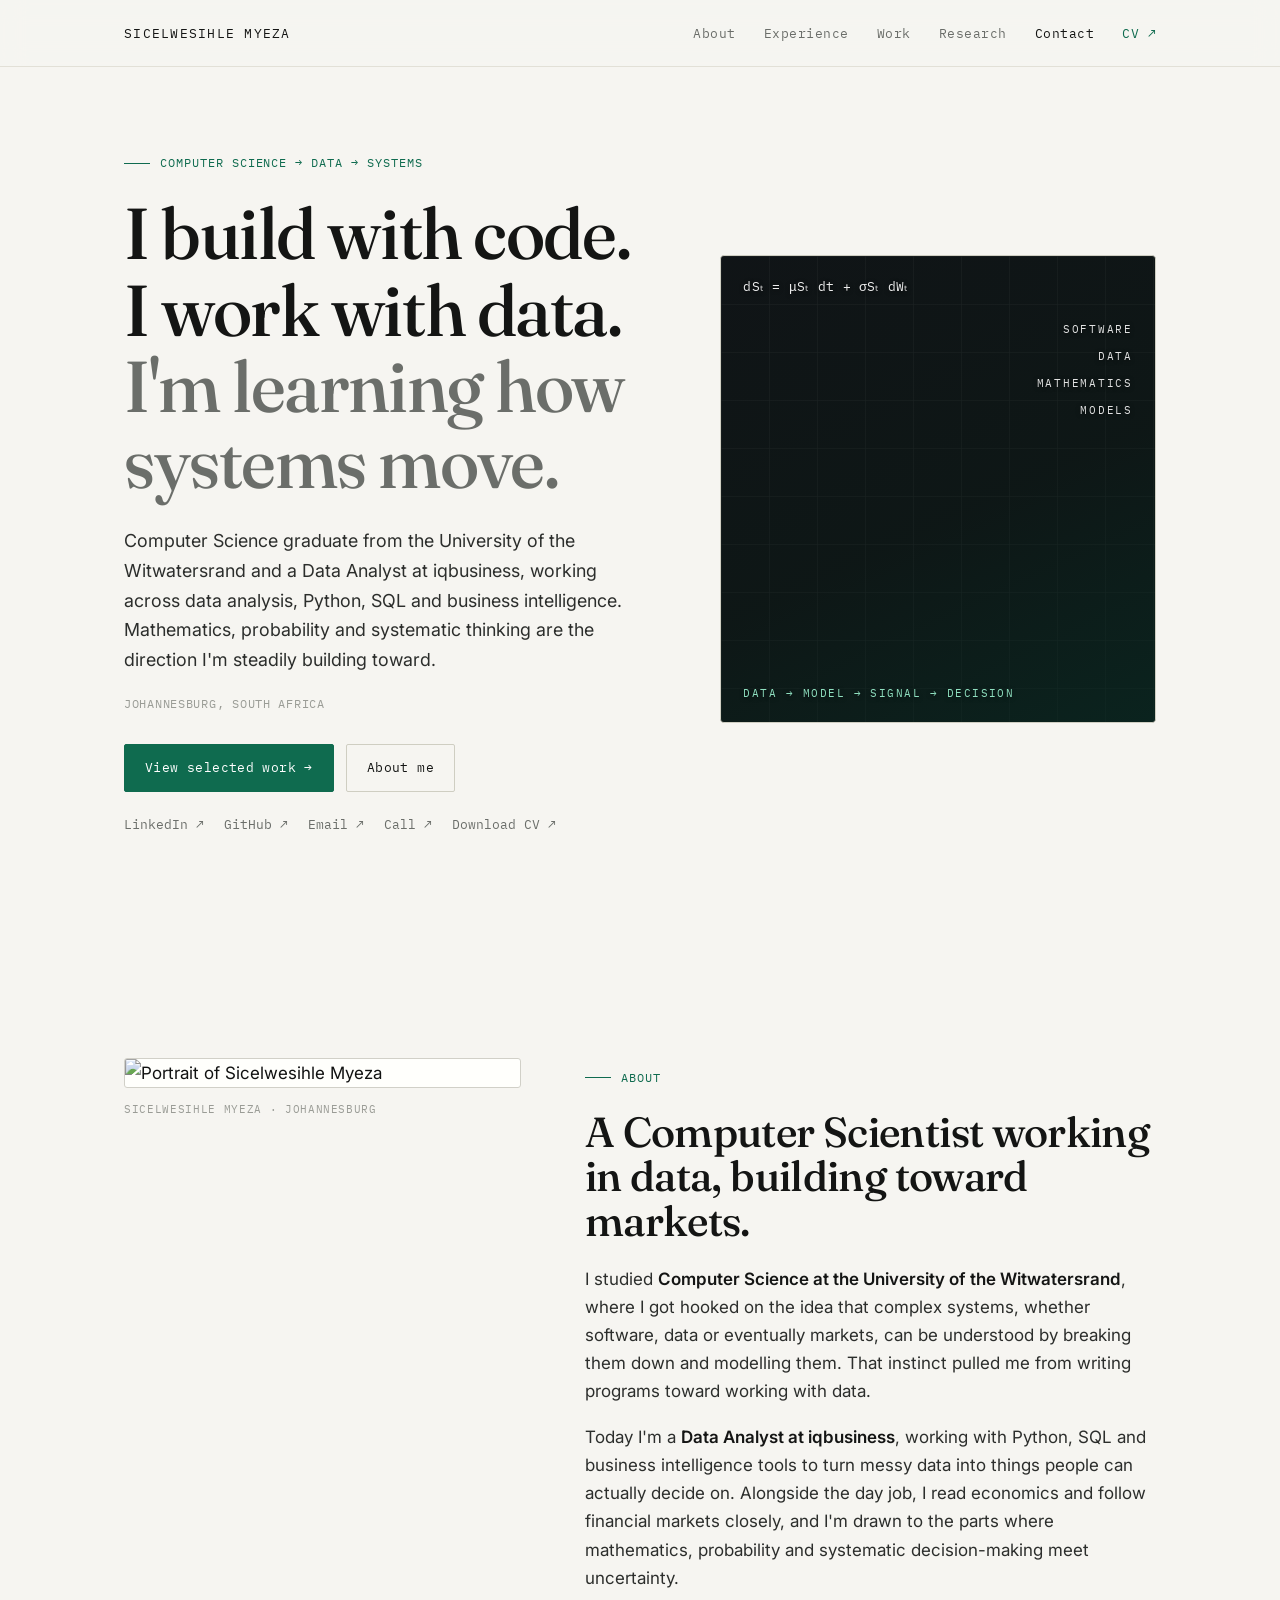
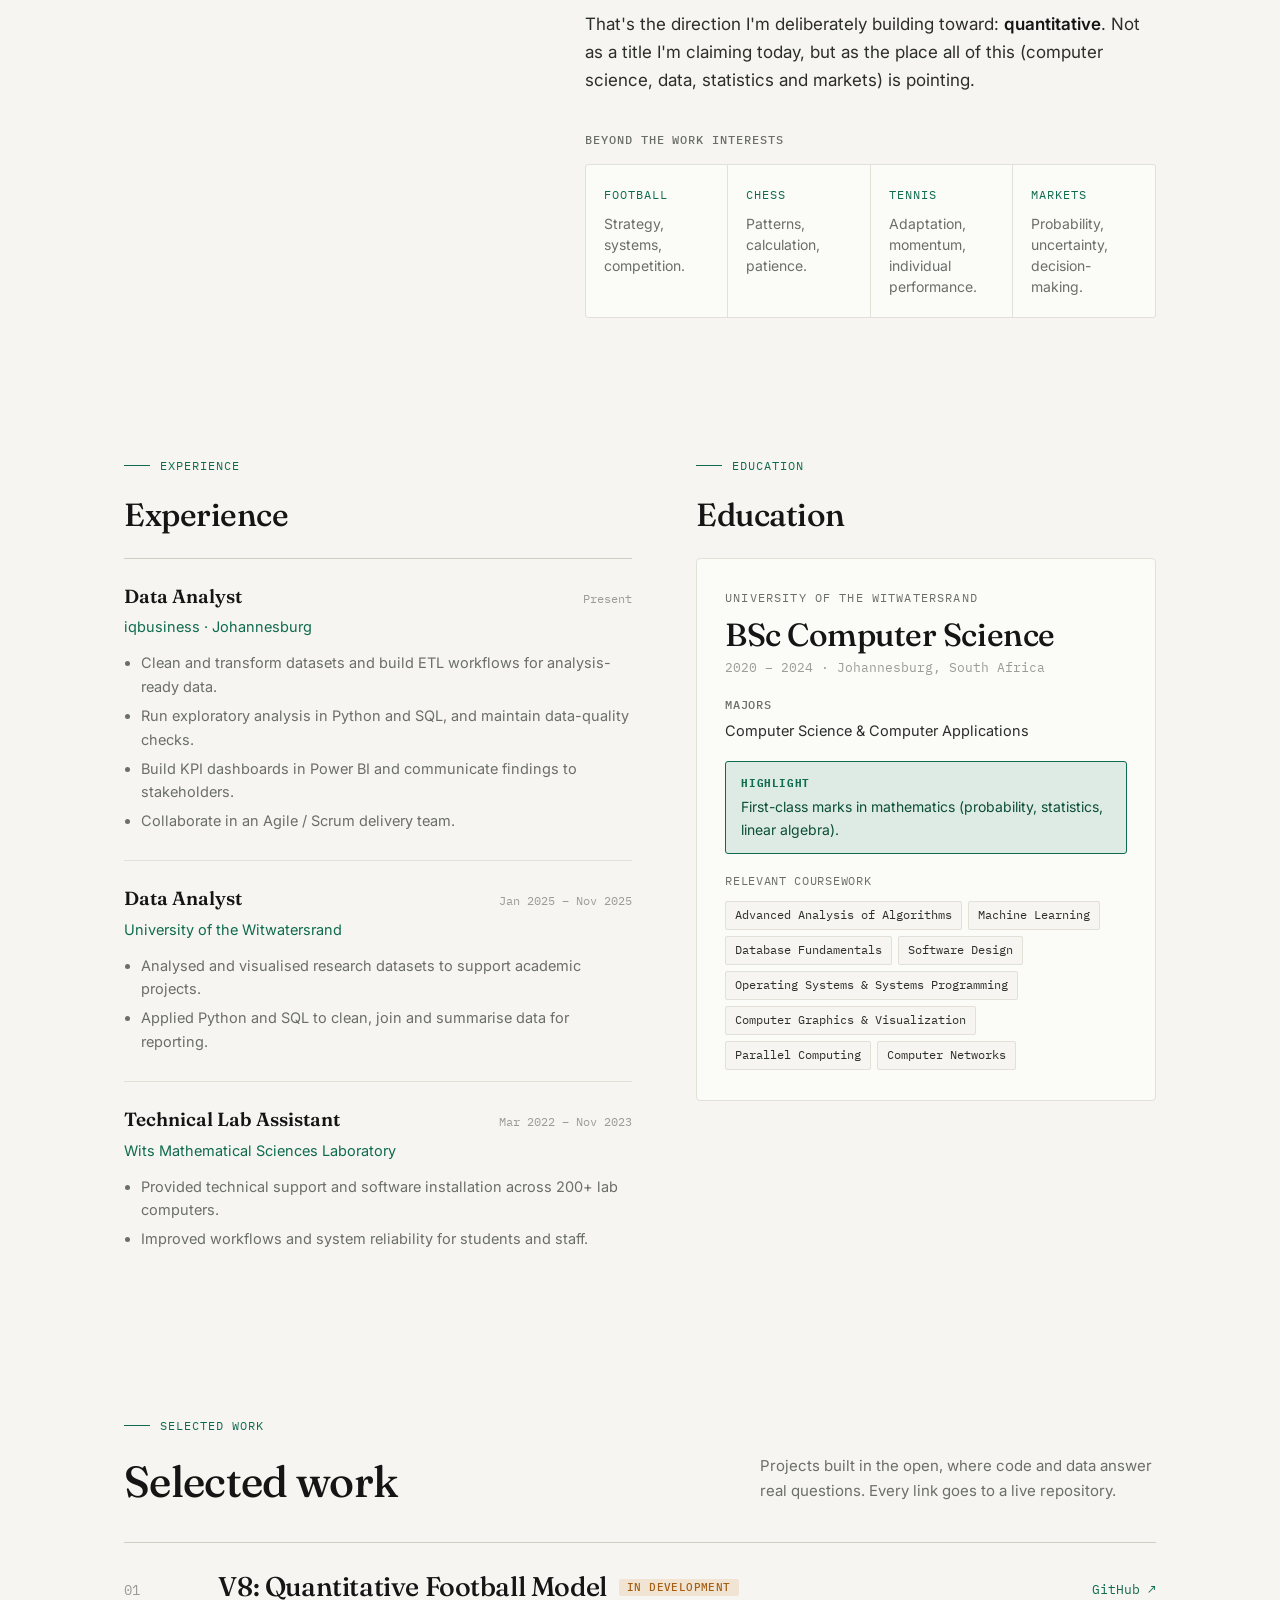
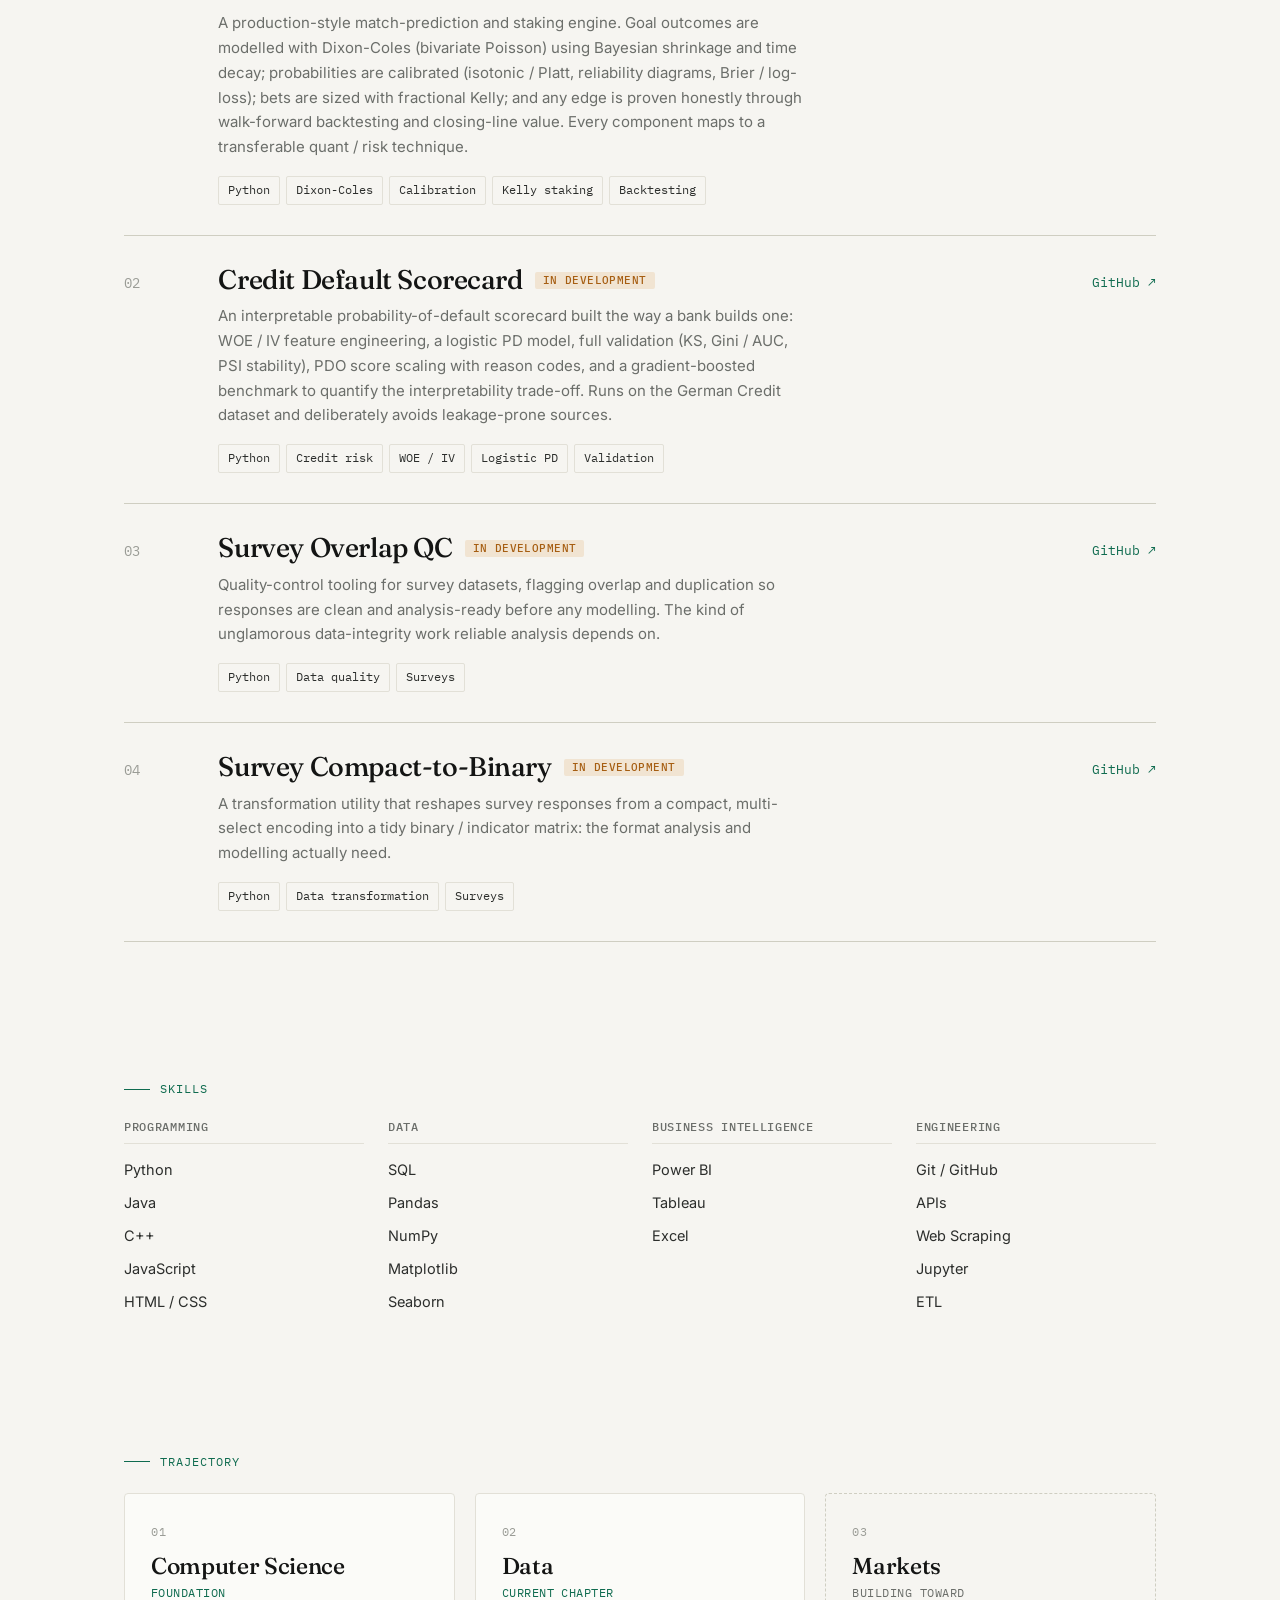
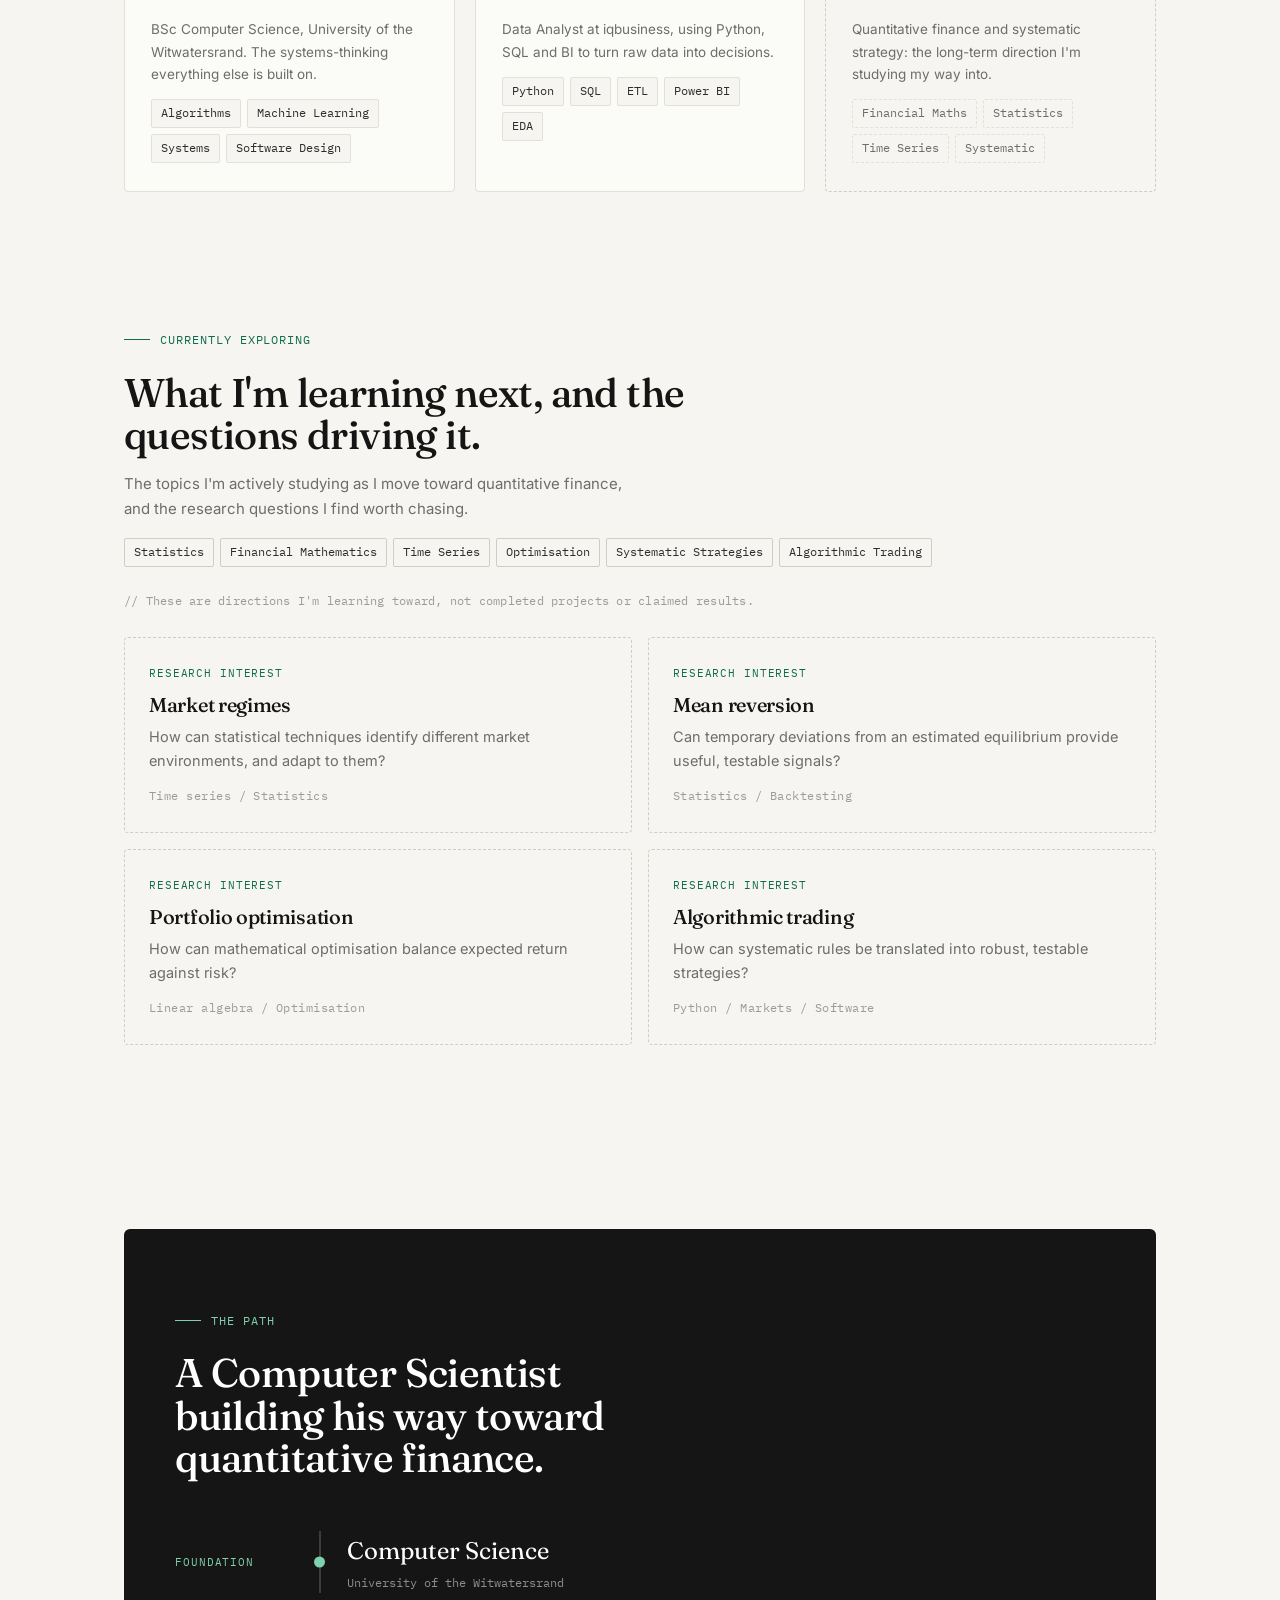
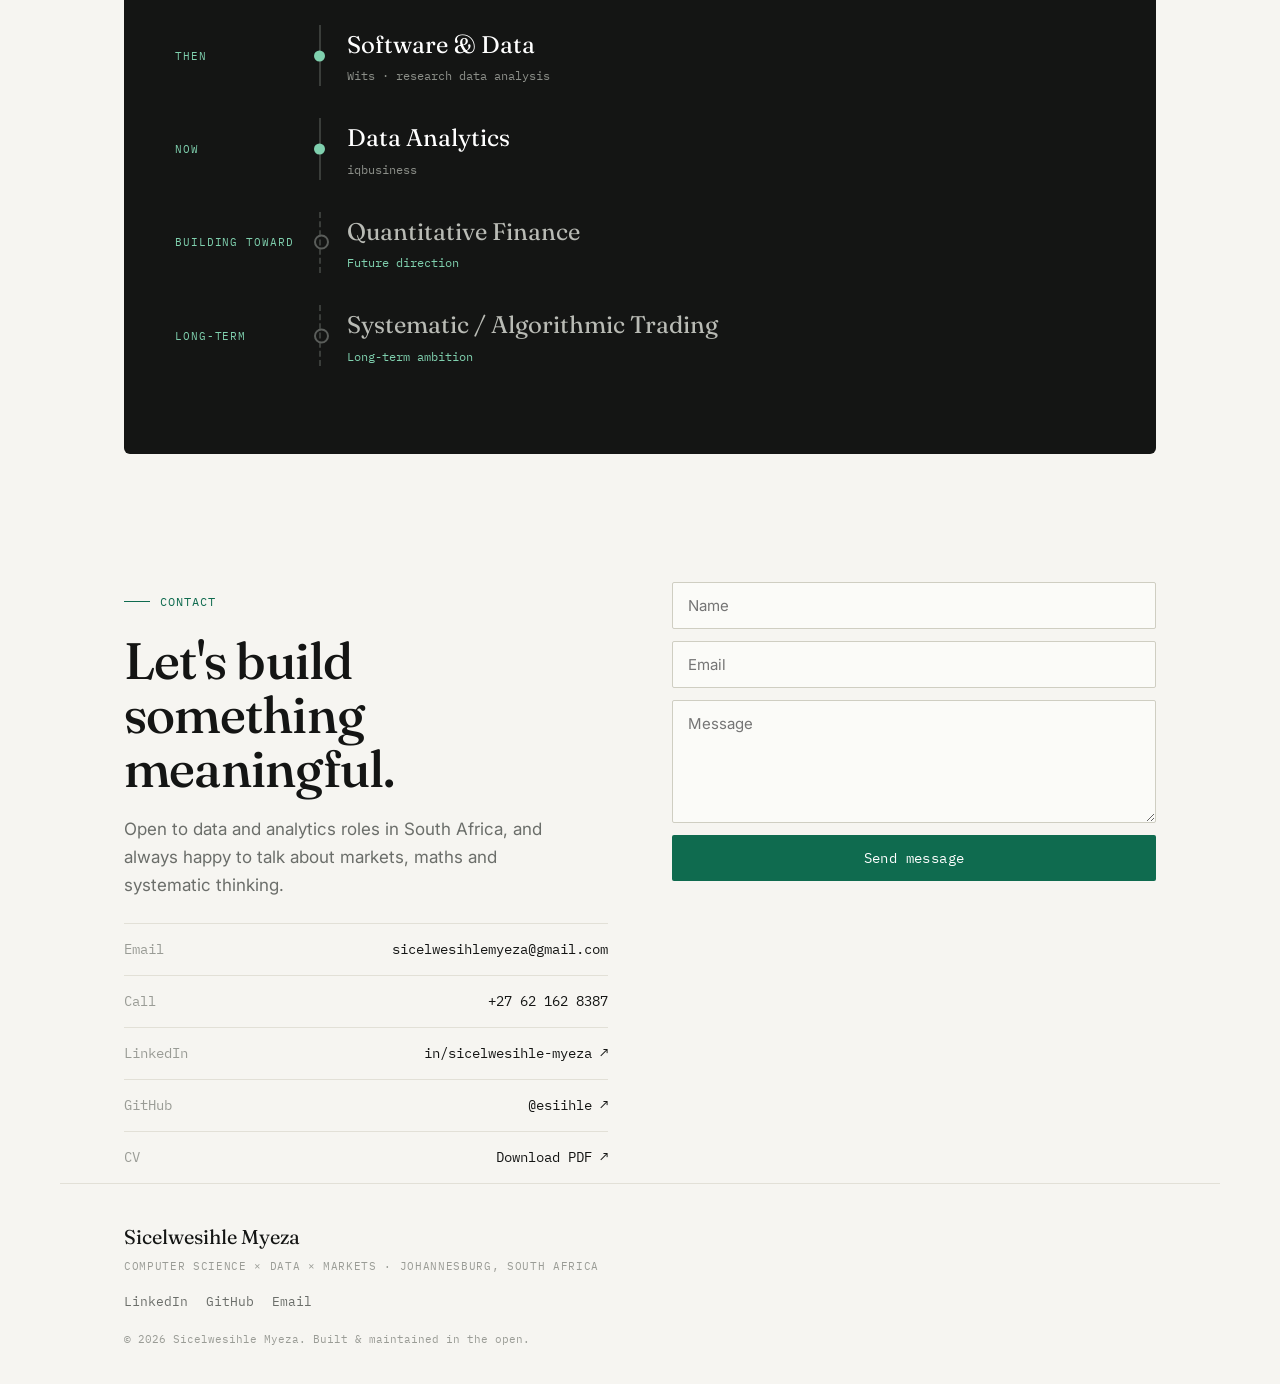
==== commit 2a77af54: "Updated CV" ====
--- a/PersonalPortfolio/index.html
+++ b/PersonalPortfolio/index.html
@@ -4,11 +4,11 @@
 <meta charset="UTF-8" />
 <meta name="viewport" content="width=device-width, initial-scale=1.0" />
 
-<title>Sicelwesihle Myeza — Computer Scientist &amp; Data Analyst</title>
+<title>Sicelwesihle Myeza | Computer Scientist &amp; Data Analyst</title>
 <meta name="description" content="Sicelwesihle Myeza is a Computer Science graduate and Data Analyst based in Johannesburg, exploring the intersection of data, software and quantitative finance." />
 
 <meta property="og:type" content="website" />
-<meta property="og:title" content="Sicelwesihle Myeza — Computer Scientist &amp; Data Analyst" />
+<meta property="og:title" content="Sicelwesihle Myeza | Computer Scientist &amp; Data Analyst" />
 <meta property="og:description" content="Computer Science graduate and Data Analyst in Johannesburg, building toward quantitative finance." />
 <meta property="og:url" content="https://sicelwesihlemyeza.netlify.app/" />
 <meta property="og:image" content="https://sicelwesihlemyeza.netlify.app/images/GradPhoto1.jpg" />
@@ -84,7 +84,7 @@
   .hero-links a{color:var(--grey);text-decoration:none;transition:color .15s}
   .hero-links a:hover{color:var(--accent)}
 
-  /* hero visual — Durban image panel */
+  /* hero visual - Durban image panel */
   .hero-visual{position:relative;border:1px solid var(--line-strong);border-radius:4px;overflow:hidden;background:#14181B;min-height:clamp(320px,42vw,468px)}
   .hv-img{position:absolute;inset:0;width:100%;height:100%;object-fit:cover;filter:grayscale(1) contrast(1.05) brightness(.72)}
   .hv-overlay{position:absolute;inset:0;background:linear-gradient(155deg,rgba(12,16,18,.5) 0%,rgba(10,22,19,.62) 55%,rgba(8,38,31,.8) 100%)}
@@ -273,7 +273,7 @@
     <div>
       <span class="eyebrow">Computer Science → Data → Systems</span>
       <h1>I build with code.<br />I work with data.<br /><span class="dim">I'm learning how systems move.</span></h1>
-      <p class="lead">Computer Science graduate from the University of the Witwatersrand and a Data Analyst at iqbusiness — working across data analysis, Python, SQL and business intelligence. Mathematics, probability and systematic thinking are the direction I'm steadily building toward.</p>
+      <p class="lead">Computer Science graduate from the University of the Witwatersrand and a Data Analyst at iqbusiness, working across data analysis, Python, SQL and business intelligence. Mathematics, probability and systematic thinking are the direction I'm steadily building toward.</p>
       <p class="place">Johannesburg, South Africa</p>
       <div class="cta-row">
         <a class="btn btn-primary" href="#work">View selected work →</a>
@@ -283,13 +283,14 @@
         <a href="https://www.linkedin.com/in/sicelwesihle-myeza-111369202" target="_blank" rel="noopener">LinkedIn ↗</a>
         <a href="https://github.com/esiihle" target="_blank" rel="noopener">GitHub ↗</a>
         <a href="mailto:sicelwesihlemyeza@gmail.com">Email ↗</a>
+        <a href="tel:+27621628387">Call ↗</a>
         <!-- Update the CV filename once you upload the new PDF -->
         <a href="images/Sicelwesihle_Myeza_CV.pdf" target="_blank" rel="noopener">Download CV ↗</a>
       </div>
     </div>
 
     <!--
-      HERO VISUAL — Durban skyline at images/durban.jpg (provided, web-optimised).
+      HERO VISUAL - Durban skyline at images/durban.jpg (provided, web-optimised).
       CSS renders it grayscale under a dark overlay; if the file is ever missing the panel
       falls back to a clean charcoal block with the equation + labels intact.
     -->
@@ -316,12 +317,12 @@
     <div class="about-body">
       <span class="eyebrow">About</span>
       <h2>A Computer Scientist working in data, building toward markets.</h2>
-      <p>I studied <strong>Computer Science at the University of the Witwatersrand</strong>, where I got hooked on the idea that complex systems — software, data, and eventually markets — can be understood by breaking them down and modelling them. That instinct pulled me from writing programs toward working with data.</p>
-      <p>Today I'm a <strong>Data Analyst at iqbusiness</strong>, working with Python, SQL and business intelligence tools to turn messy data into things people can actually decide on. Alongside the day job, I read economics and follow financial markets closely — I'm drawn to the parts where mathematics, probability and systematic decision-making meet uncertainty.</p>
-      <p>That's the direction I'm deliberately building toward: <strong>quantitative finance</strong>. Not as a title I'm claiming today, but as the place all of this — computer science, data, statistics and markets — is pointing.</p>
+      <p>I studied <strong>Computer Science at the University of the Witwatersrand</strong>, where I got hooked on the idea that complex systems, whether software, data or eventually markets, can be understood by breaking them down and modelling them. That instinct pulled me from writing programs toward working with data.</p>
+      <p>Today I'm a <strong>Data Analyst at iqbusiness</strong>, working with Python, SQL and business intelligence tools to turn messy data into things people can actually decide on. Alongside the day job, I read economics and follow financial markets closely, and I'm drawn to the parts where mathematics, probability and systematic decision-making meet uncertainty.</p>
+      <p>That's the direction I'm deliberately building toward: <strong>quantitative</strong>. Not as a title I'm claiming today, but as the place all of this (computer science, data, statistics and markets) is pointing.</p>
 
       <div class="beyond">
-        <h3>Beyond the work</h3>
+        <h3>Beyond the work interests</h3>
         <div class="beyond-grid">
           <div class="beyond-cell"><div class="t">Football</div><div class="d">Strategy, systems, competition.</div></div>
           <div class="beyond-cell"><div class="t">Chess</div><div class="d">Patterns, calculation, patience.</div></div>
@@ -353,7 +354,7 @@
       </div>
 
       <div class="xp">
-        <div class="xp-top"><span class="role">Data Analyst</span><span class="when">Jan 2025 — Nov 2025</span></div>
+        <div class="xp-top"><span class="role">Data Analyst</span><span class="when">Jan 2025 – Nov 2025</span></div>
         <div class="org">University of the Witwatersrand</div>
         <ul>
           <li>Analysed and visualised research datasets to support academic projects.</li>
@@ -362,7 +363,7 @@
       </div>
 
       <div class="xp">
-        <div class="xp-top"><span class="role">Technical Lab Assistant</span><span class="when">Mar 2022 — Nov 2023</span></div>
+        <div class="xp-top"><span class="role">Technical Lab Assistant</span><span class="when">Mar 2022 – Nov 2023</span></div>
         <div class="org">Wits Mathematical Sciences Laboratory</div>
         <ul>
           <li>Provided technical support and software installation across 200+ lab computers.</li>
@@ -377,7 +378,7 @@
       <div class="edu-block">
         <div class="inst">University of the Witwatersrand</div>
         <h3>BSc Computer Science</h3>
-        <div class="when">2020 — 2024 · Johannesburg, South Africa</div>
+        <div class="when">2020 – 2024 · Johannesburg, South Africa</div>
 
         <div class="edu-majors">
           <b>Majors</b>
@@ -419,7 +420,7 @@
   <a class="project" href="https://github.com/esiihle/v8-quant-football-model" target="_blank" rel="noopener">
     <div class="p-num">01</div>
     <div class="p-body">
-      <h3>V8 — Quantitative Football Model <span class="p-status">in development</span></h3>
+      <h3>V8: Quantitative Football Model <span class="p-status">in development</span></h3>
       <p class="p-desc">A production-style match-prediction and staking engine. Goal outcomes are modelled with Dixon-Coles (bivariate Poisson) using Bayesian shrinkage and time decay; probabilities are calibrated (isotonic / Platt, reliability diagrams, Brier / log-loss); bets are sized with fractional Kelly; and any edge is proven honestly through walk-forward backtesting and closing-line value. Every component maps to a transferable quant / risk technique.</p>
       <div class="p-tags"><span class="tag">Python</span><span class="tag">Dixon-Coles</span><span class="tag">Calibration</span><span class="tag">Kelly staking</span><span class="tag">Backtesting</span></div>
     </div>
@@ -430,7 +431,7 @@
     <div class="p-num">02</div>
     <div class="p-body">
       <h3>Credit Default Scorecard <span class="p-status">in development</span></h3>
-      <p class="p-desc">An interpretable probability-of-default scorecard built the way a bank builds one — WOE / IV feature engineering, a logistic PD model, full validation (KS, Gini / AUC, PSI stability), PDO score scaling with reason codes, and a gradient-boosted benchmark to quantify the interpretability trade-off. Runs on the German Credit dataset and deliberately avoids leakage-prone sources.</p>
+      <p class="p-desc">An interpretable probability-of-default scorecard built the way a bank builds one: WOE / IV feature engineering, a logistic PD model, full validation (KS, Gini / AUC, PSI stability), PDO score scaling with reason codes, and a gradient-boosted benchmark to quantify the interpretability trade-off. Runs on the German Credit dataset and deliberately avoids leakage-prone sources.</p>
       <div class="p-tags"><span class="tag">Python</span><span class="tag">Credit risk</span><span class="tag">WOE / IV</span><span class="tag">Logistic PD</span><span class="tag">Validation</span></div>
     </div>
     <div class="p-side">GitHub ↗</div>
@@ -440,7 +441,7 @@
     <div class="p-num">03</div>
     <div class="p-body">
       <h3>Survey Overlap QC <span class="p-status">in development</span></h3>
-      <p class="p-desc">Quality-control tooling for survey datasets — flagging overlap and duplication so responses are clean and analysis-ready before any modelling. The kind of unglamorous data-integrity work reliable analysis depends on.</p>
+      <p class="p-desc">Quality-control tooling for survey datasets, flagging overlap and duplication so responses are clean and analysis-ready before any modelling. The kind of unglamorous data-integrity work reliable analysis depends on.</p>
       <div class="p-tags"><span class="tag">Python</span><span class="tag">Data quality</span><span class="tag">Surveys</span></div>
     </div>
     <div class="p-side">GitHub ↗</div>
@@ -450,7 +451,7 @@
     <div class="p-num">04</div>
     <div class="p-body">
       <h3>Survey Compact-to-Binary <span class="p-status">in development</span></h3>
-      <p class="p-desc">A transformation utility that reshapes survey responses from a compact, multi-select encoding into a tidy binary / indicator matrix — the format analysis and modelling actually need.</p>
+      <p class="p-desc">A transformation utility that reshapes survey responses from a compact, multi-select encoding into a tidy binary / indicator matrix: the format analysis and modelling actually need.</p>
       <div class="p-tags"><span class="tag">Python</span><span class="tag">Data transformation</span><span class="tag">Surveys</span></div>
     </div>
     <div class="p-side">GitHub ↗</div>
@@ -495,14 +496,14 @@
       <div class="traj-num">02</div>
       <h3>Data</h3>
       <div class="sub">Current chapter</div>
-      <p class="meta">Data Analyst at iqbusiness — Python, SQL and BI turning raw data into decisions.</p>
+      <p class="meta">Data Analyst at iqbusiness, using Python, SQL and BI to turn raw data into decisions.</p>
       <div class="traj-tags"><span class="tag">Python</span><span class="tag">SQL</span><span class="tag">ETL</span><span class="tag">Power BI</span><span class="tag">EDA</span></div>
     </div>
     <div class="traj-card future">
       <div class="traj-num">03</div>
       <h3>Markets</h3>
       <div class="sub">Building toward</div>
-      <p class="meta">Quantitative finance and systematic strategy — the long-term direction I'm studying my way into.</p>
+      <p class="meta">Quantitative finance and systematic strategy: the long-term direction I'm studying my way into.</p>
       <div class="traj-tags"><span class="tag">Financial Maths</span><span class="tag">Statistics</span><span class="tag">Time Series</span><span class="tag">Systematic</span></div>
     </div>
   </div>
@@ -512,7 +513,7 @@
 <section id="research" class="section wrap reveal">
   <span class="eyebrow">Currently exploring</span>
   <h2 style="font-size:clamp(26px,3.2vw,40px);max-width:22ch;margin-bottom:16px;">What I'm learning next, and the questions driving it.</h2>
-  <p class="explore-intro">The topics I'm actively studying as I move toward quantitative finance — and the research questions I find worth chasing.</p>
+  <p class="explore-intro">The topics I'm actively studying as I move toward quantitative finance, and the research questions I find worth chasing.</p>
   <div class="explore-tags">
     <span class="tag">Statistics</span>
     <span class="tag">Financial Mathematics</span>
@@ -521,12 +522,12 @@
     <span class="tag">Systematic Strategies</span>
     <span class="tag">Algorithmic Trading</span>
   </div>
-  <p class="research-note">// These are directions I'm learning toward — not completed projects or claimed results.</p>
+  <p class="research-note">// These are directions I'm learning toward, not completed projects or claimed results.</p>
   <div class="research-grid">
     <div class="rcard">
       <div class="r-label">Research interest</div>
       <h3>Market regimes</h3>
-      <p>How can statistical techniques identify different market environments — and adapt to them?</p>
+      <p>How can statistical techniques identify different market environments, and adapt to them?</p>
       <div class="r-field">Time series / Statistics</div>
     </div>
     <div class="rcard">
@@ -589,6 +590,7 @@
       <p>Open to data and analytics roles in South Africa, and always happy to talk about markets, maths and systematic thinking.</p>
       <div class="clinks">
         <a href="mailto:sicelwesihlemyeza@gmail.com"><span>Email</span><span>sicelwesihlemyeza@gmail.com</span></a>
+        <a href="tel:+27621628387"><span>Call</span><span>+27 62 162 8387</span></a>
         <a href="https://www.linkedin.com/in/sicelwesihle-myeza-111369202" target="_blank" rel="noopener"><span>LinkedIn</span><span>in/sicelwesihle-myeza ↗</span></a>
         <a href="https://github.com/esiihle" target="_blank" rel="noopener"><span>GitHub</span><span>@esiihle ↗</span></a>
         <a href="images/Sicelwesihle_Myeza_CV.pdf" target="_blank" rel="noopener"><span>CV</span><span>Download PDF ↗</span></a>
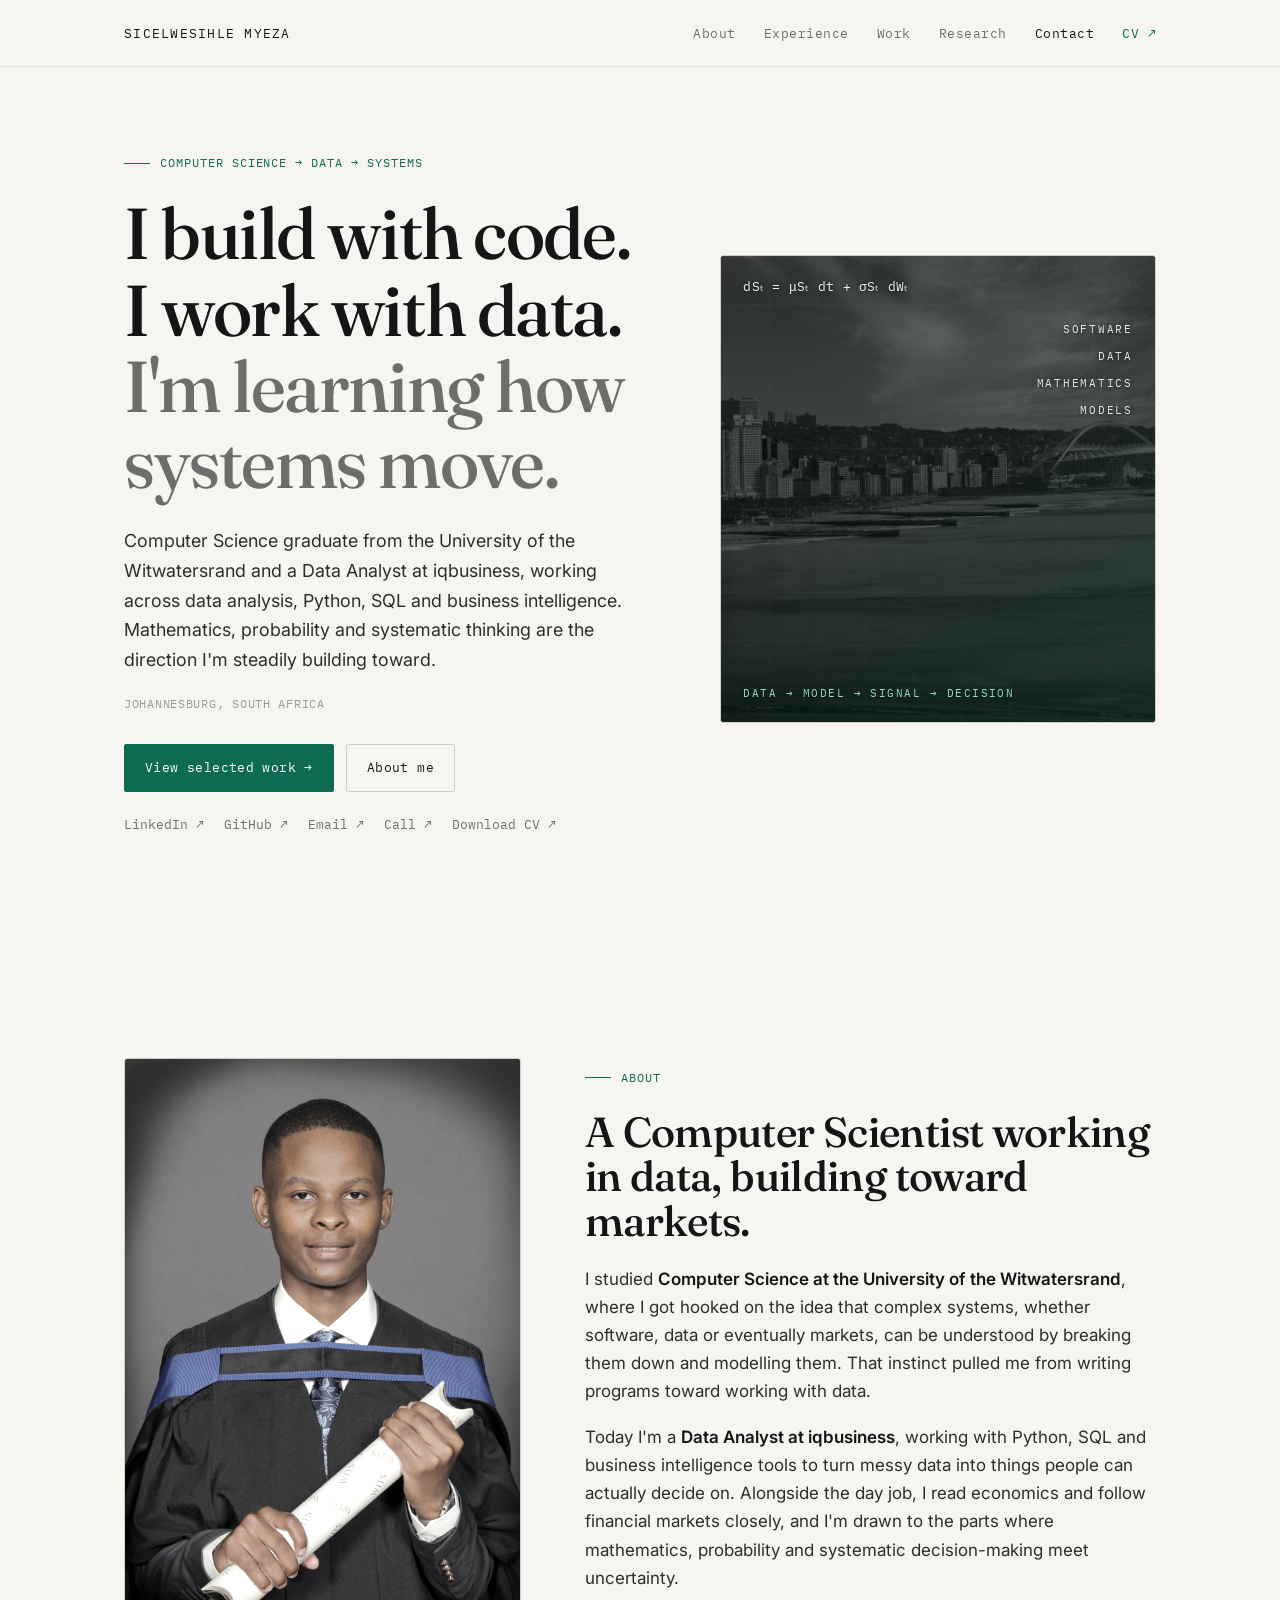
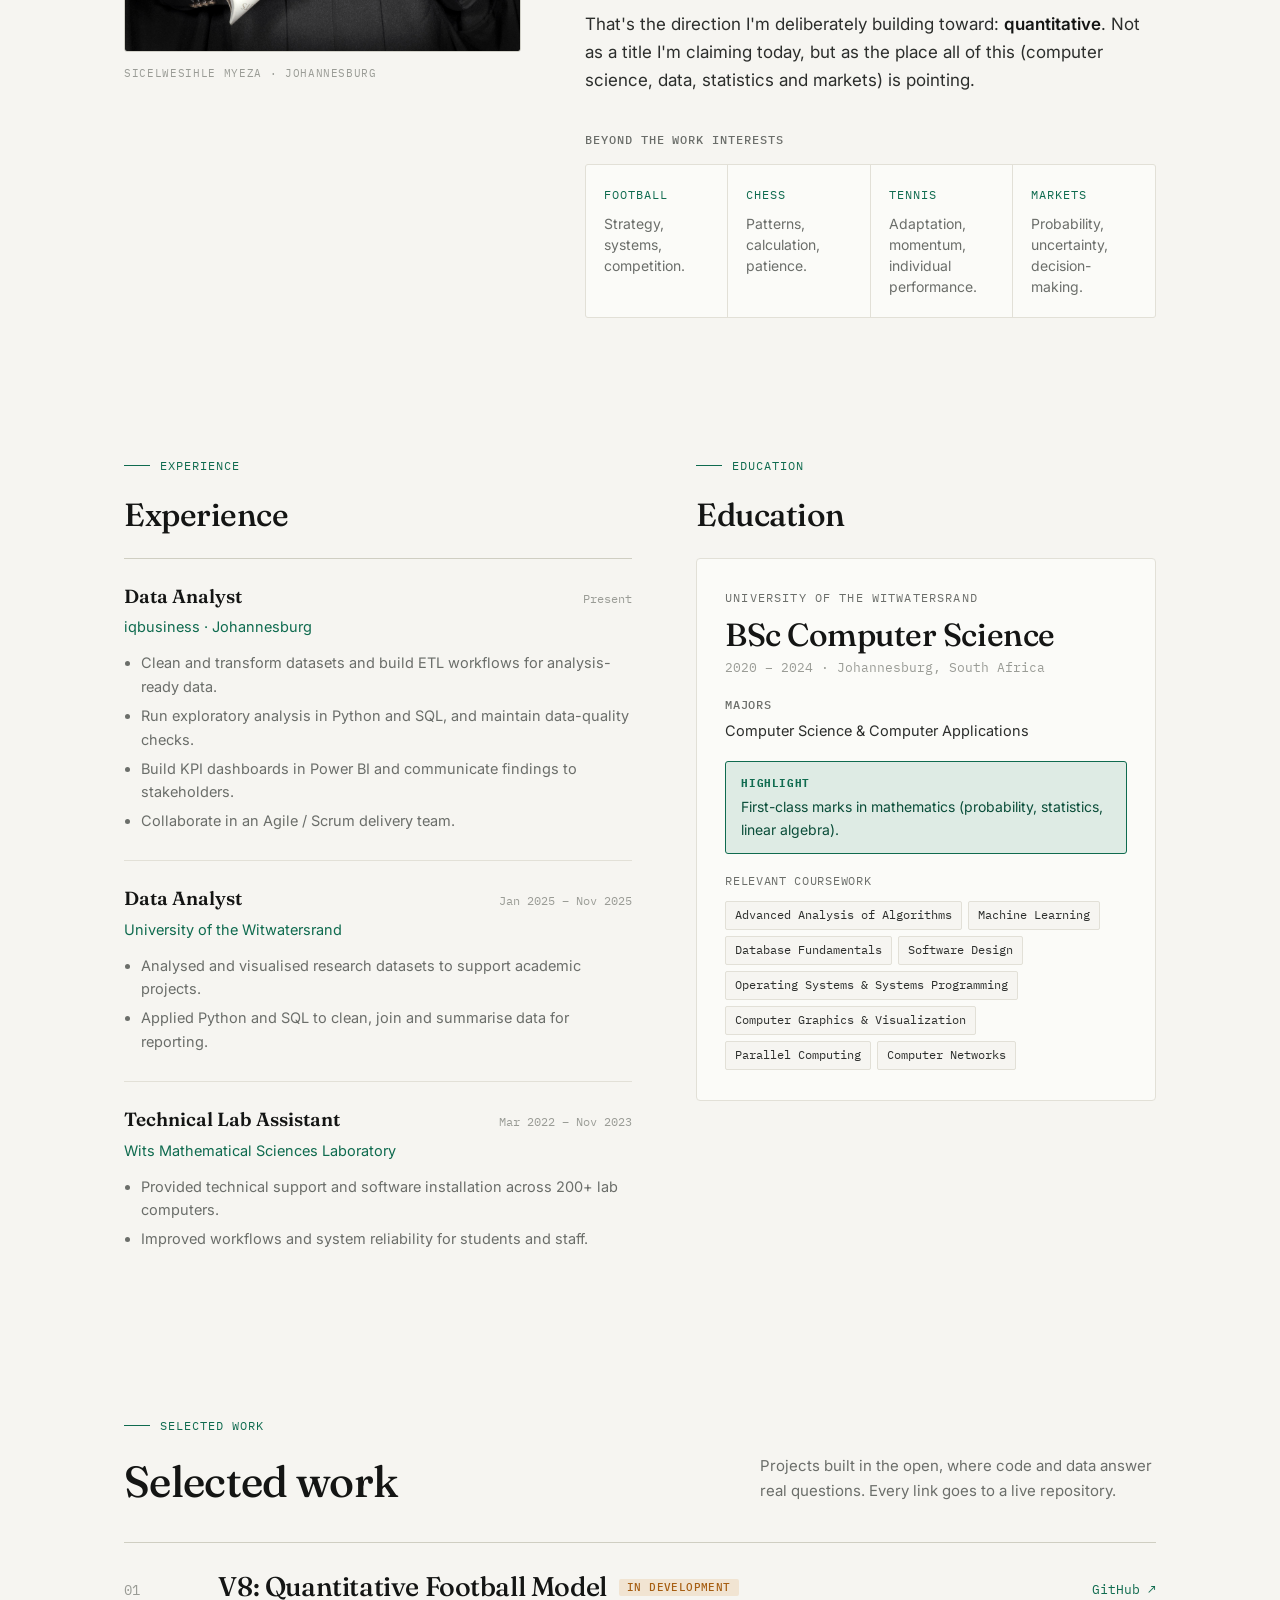
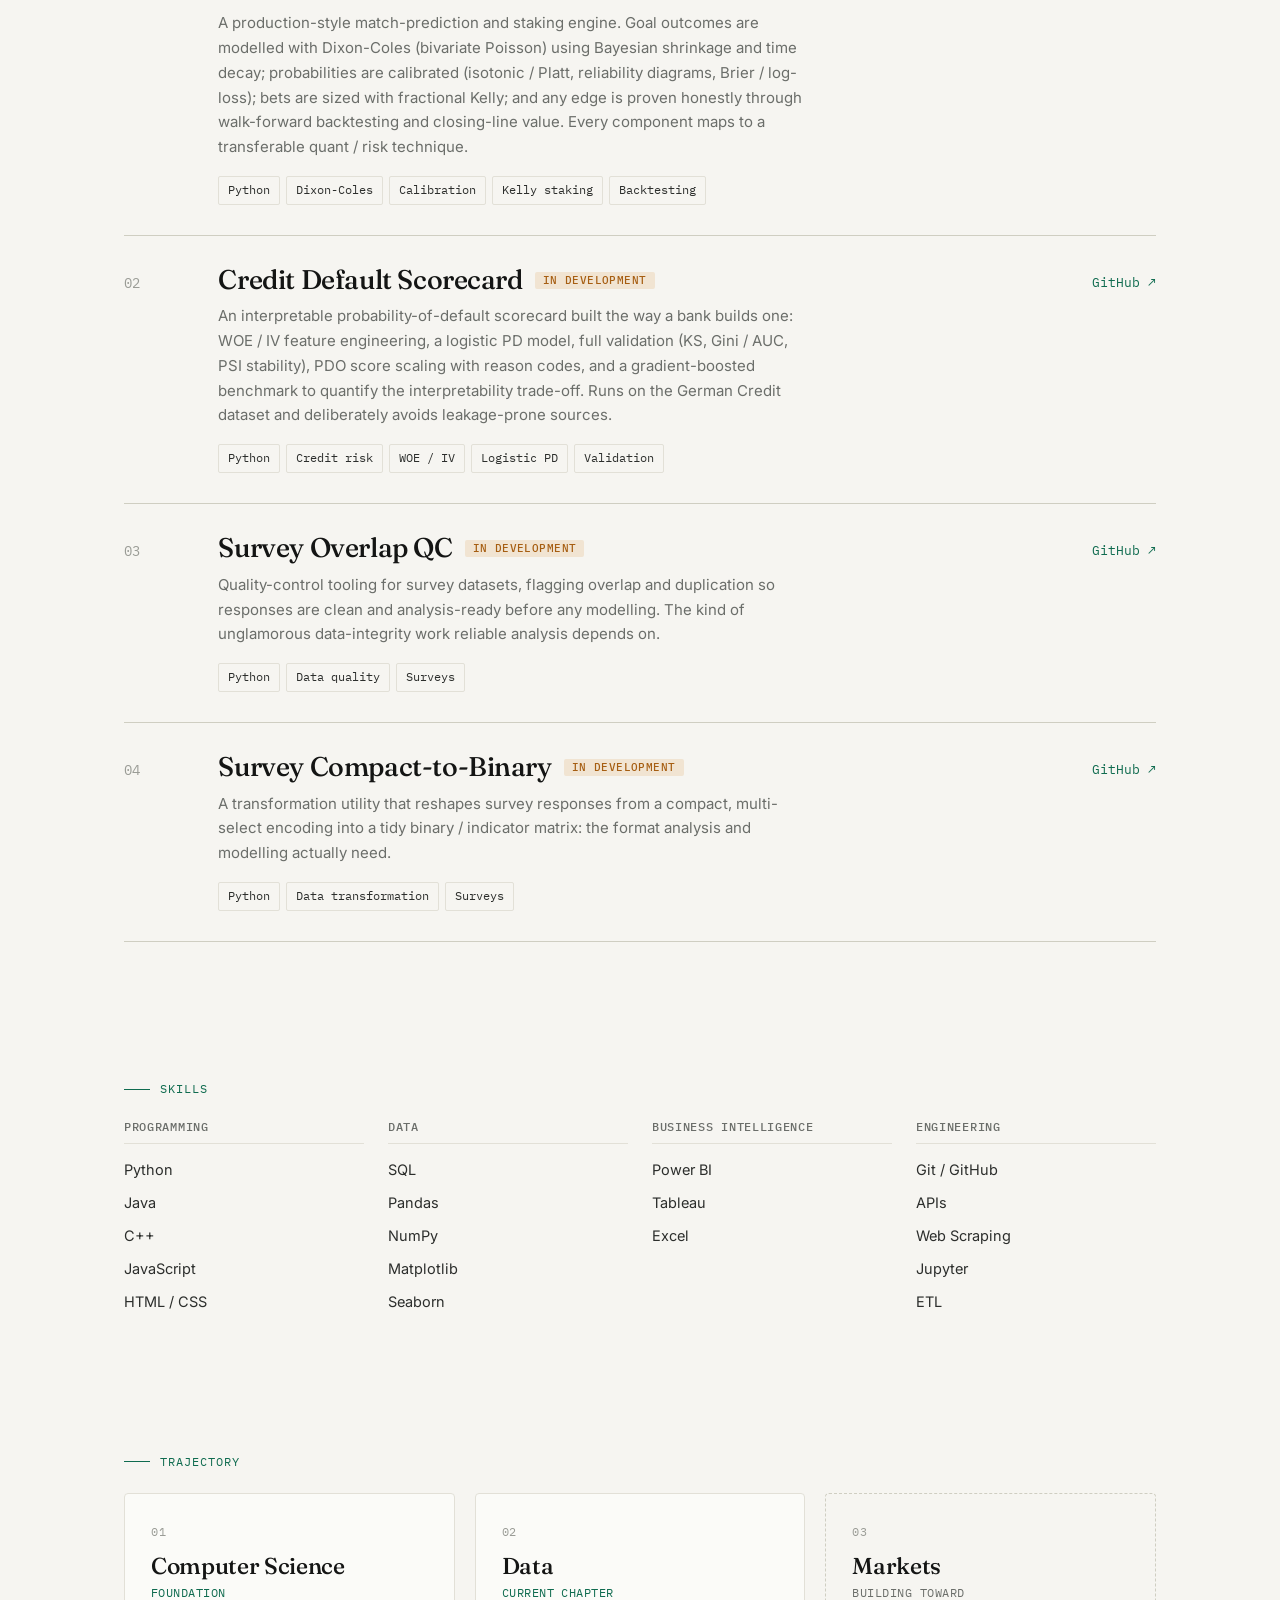
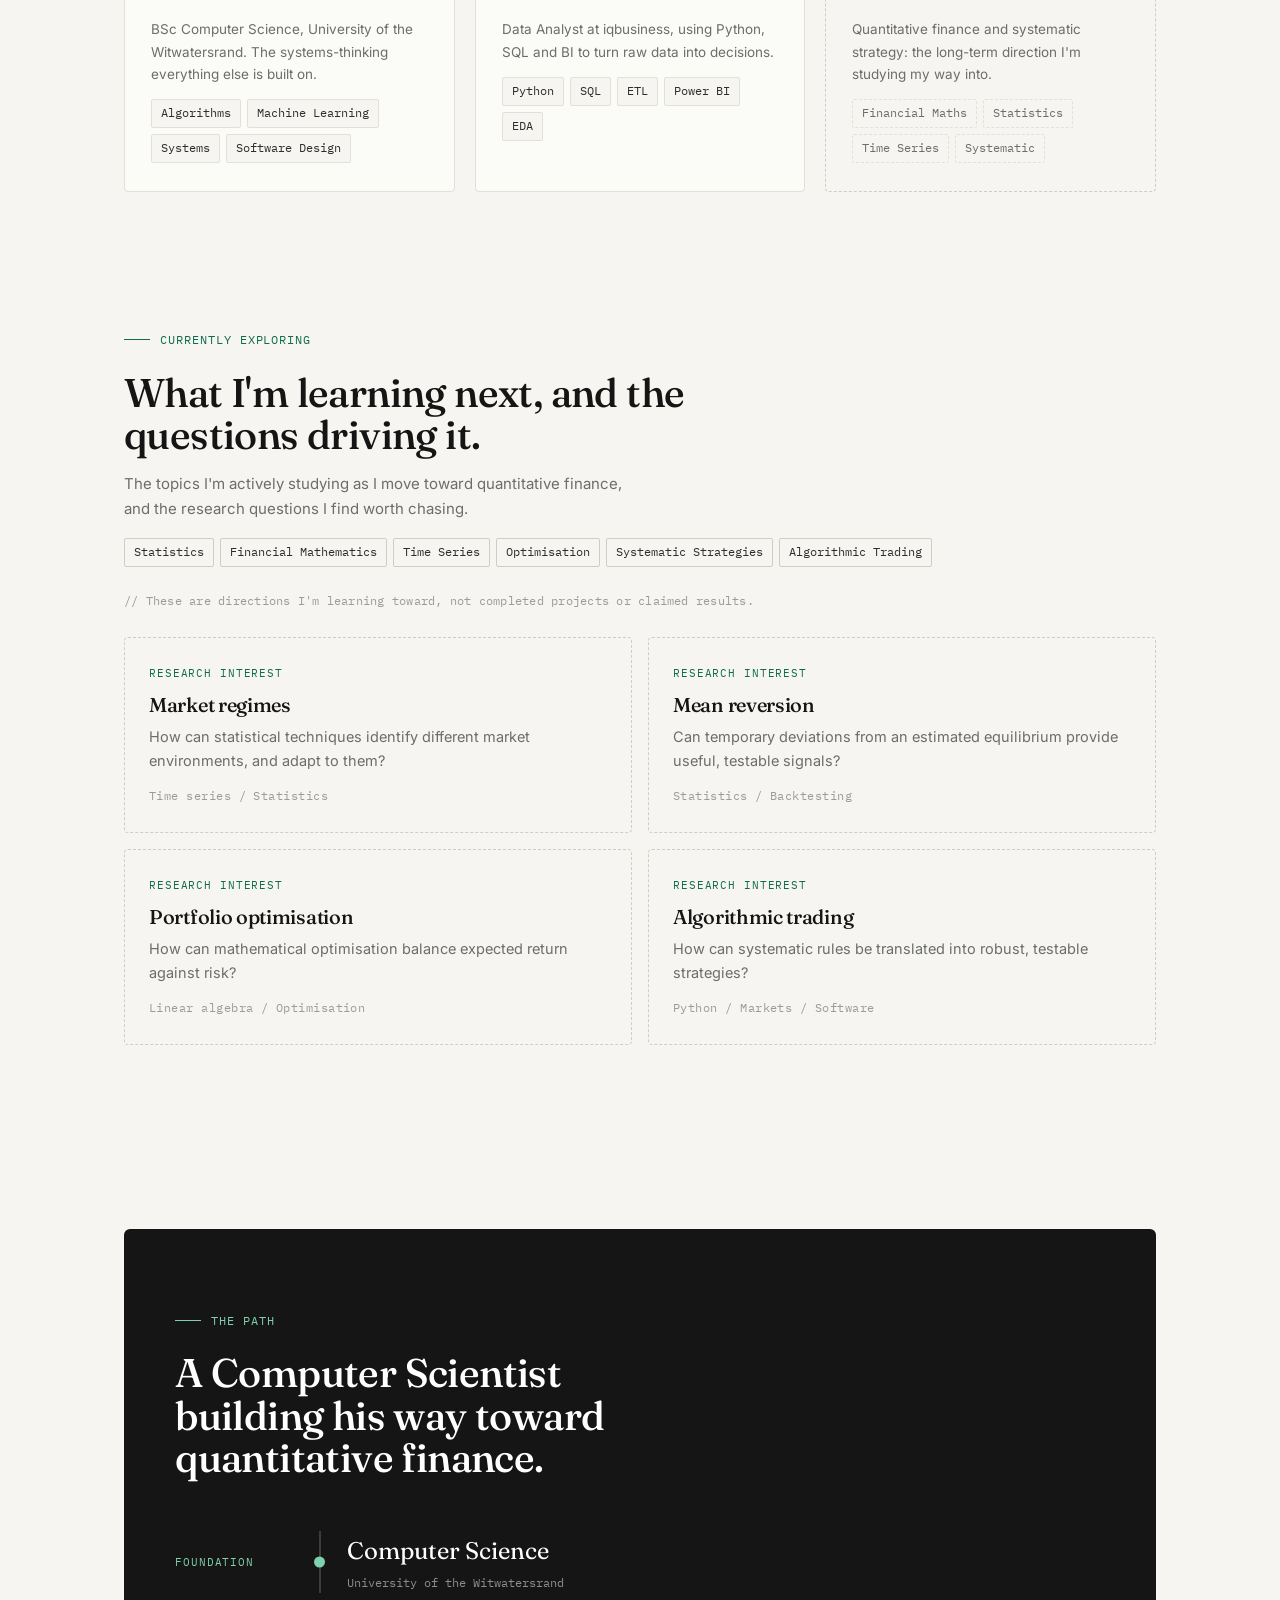
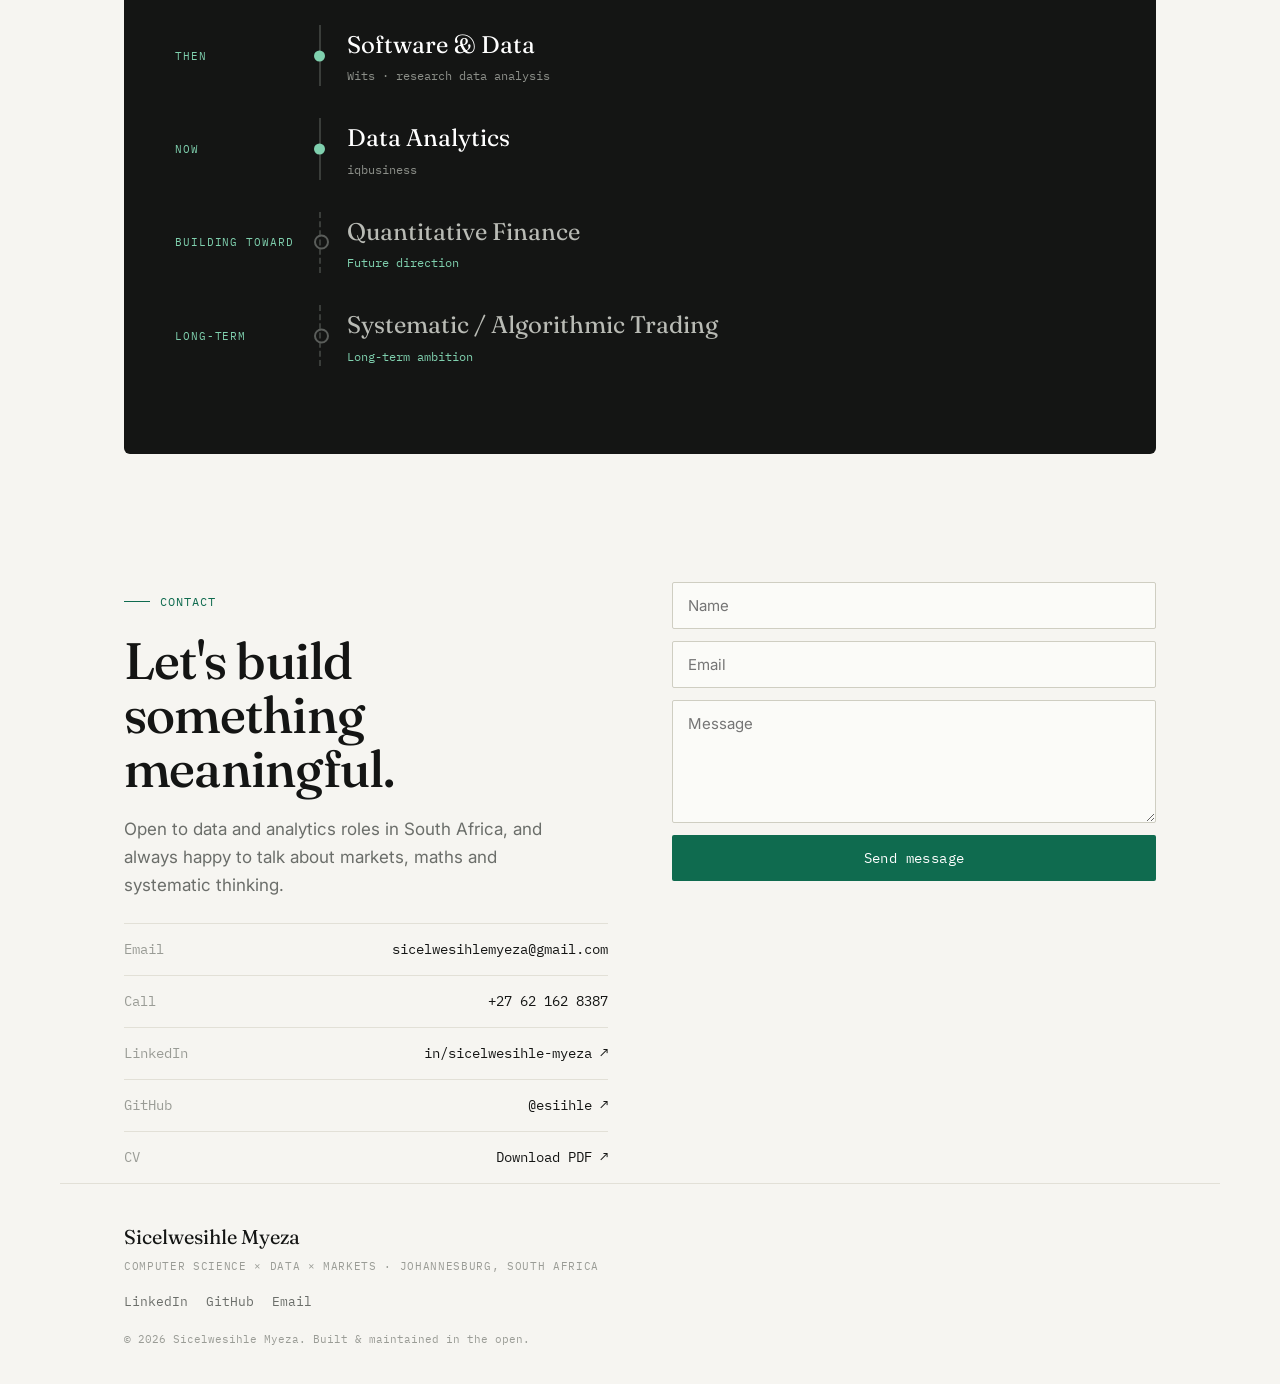
==== commit 08ccb32d: "Fix broken CV download link The CV links pointed at images/Sicelwesihle_Myeza_CV.pdf, but the file o" ====
--- a/PersonalPortfolio/index.html
+++ b/PersonalPortfolio/index.html
@@ -285,7 +285,7 @@
         <a href="mailto:sicelwesihlemyeza@gmail.com">Email ↗</a>
         <a href="tel:+27621628387">Call ↗</a>
         <!-- Update the CV filename once you upload the new PDF -->
-        <a href="images/Sicelwesihle_Myeza_CV.pdf" target="_blank" rel="noopener">Download CV ↗</a>
+        <a href="images/Sicelwesihle_Myeza_CV.pdf" download="Sicelwesihle_Myeza_CV.pdf" target="_blank" rel="noopener">Download CV ↗</a>
       </div>
     </div>
 
@@ -593,7 +593,7 @@
         <a href="tel:+27621628387"><span>Call</span><span>+27 62 162 8387</span></a>
         <a href="https://www.linkedin.com/in/sicelwesihle-myeza-111369202" target="_blank" rel="noopener"><span>LinkedIn</span><span>in/sicelwesihle-myeza ↗</span></a>
         <a href="https://github.com/esiihle" target="_blank" rel="noopener"><span>GitHub</span><span>@esiihle ↗</span></a>
-        <a href="images/Sicelwesihle_Myeza_CV.pdf" target="_blank" rel="noopener"><span>CV</span><span>Download PDF ↗</span></a>
+        <a href="images/Sicelwesihle_Myeza_CV.pdf" download="Sicelwesihle_Myeza_CV.pdf" target="_blank" rel="noopener"><span>CV</span><span>Download PDF ↗</span></a>
       </div>
     </div>
     <form name="contact" method="POST" data-netlify="true">
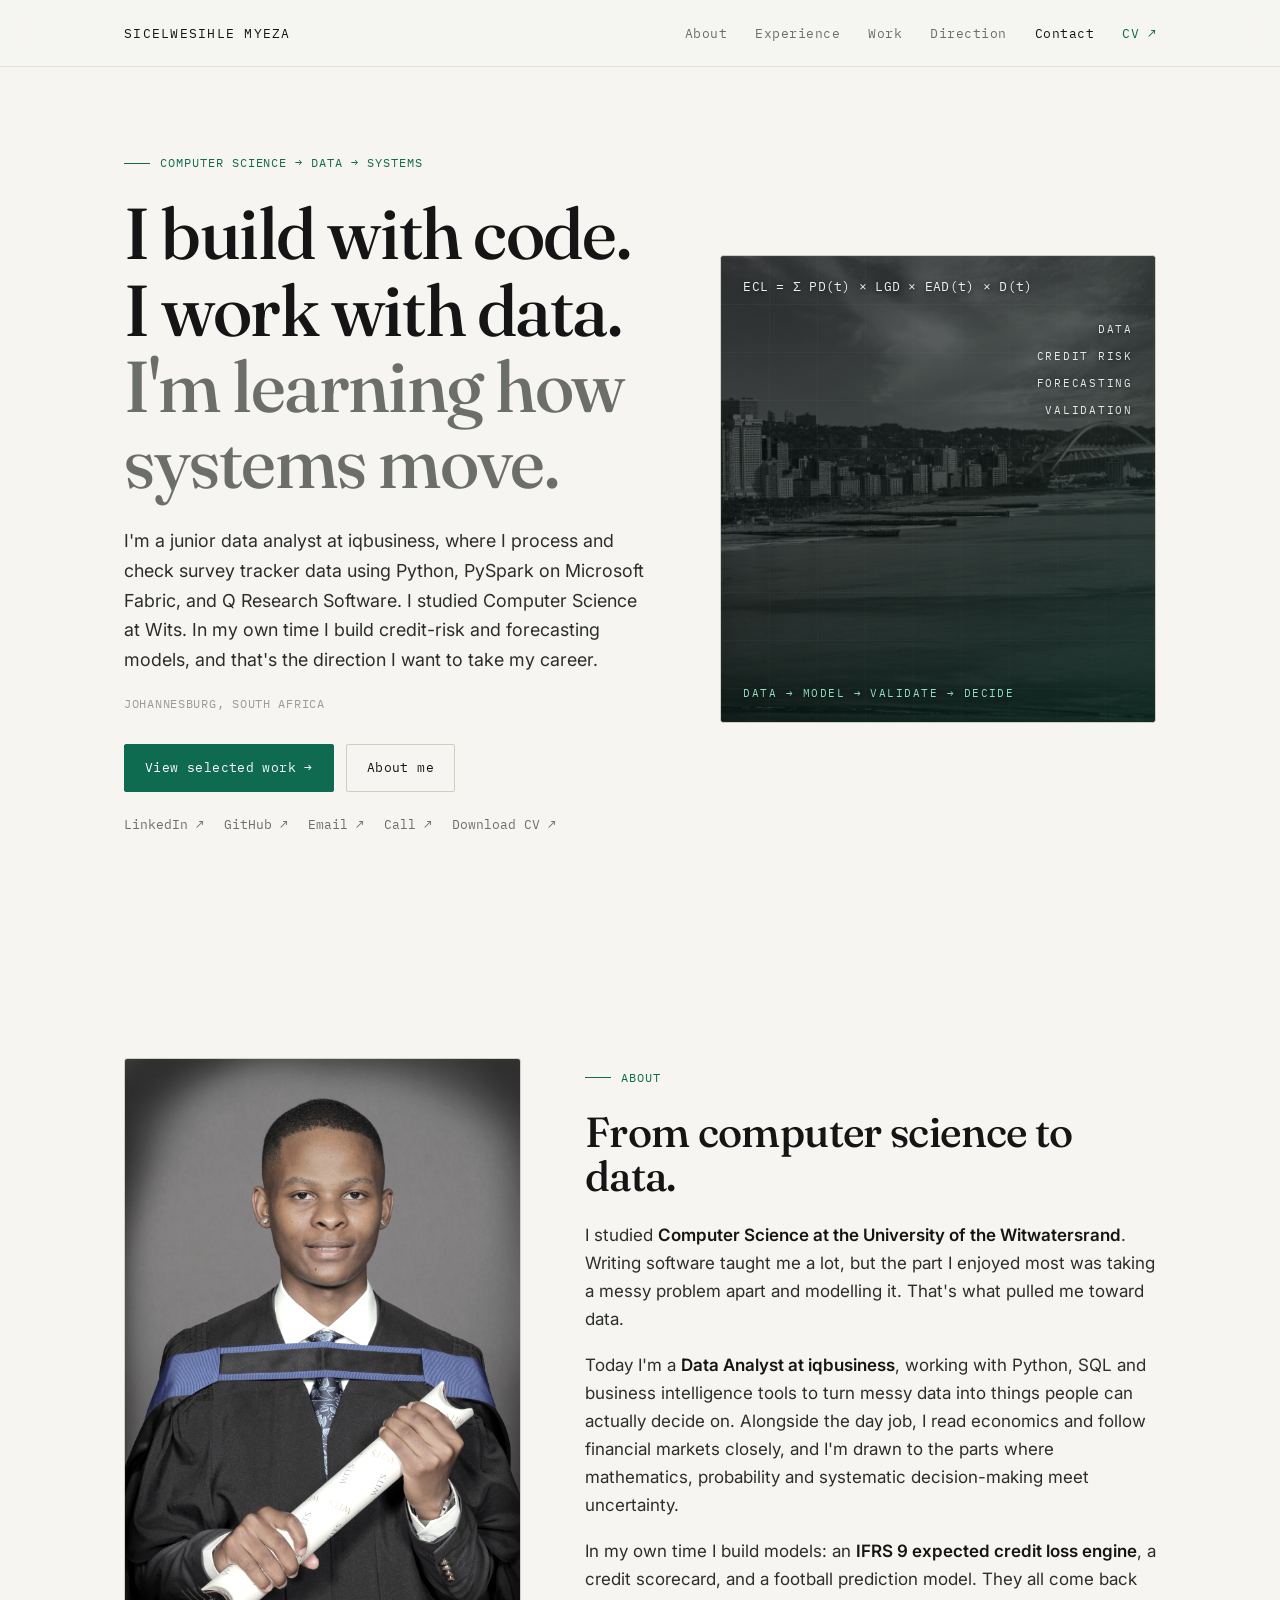
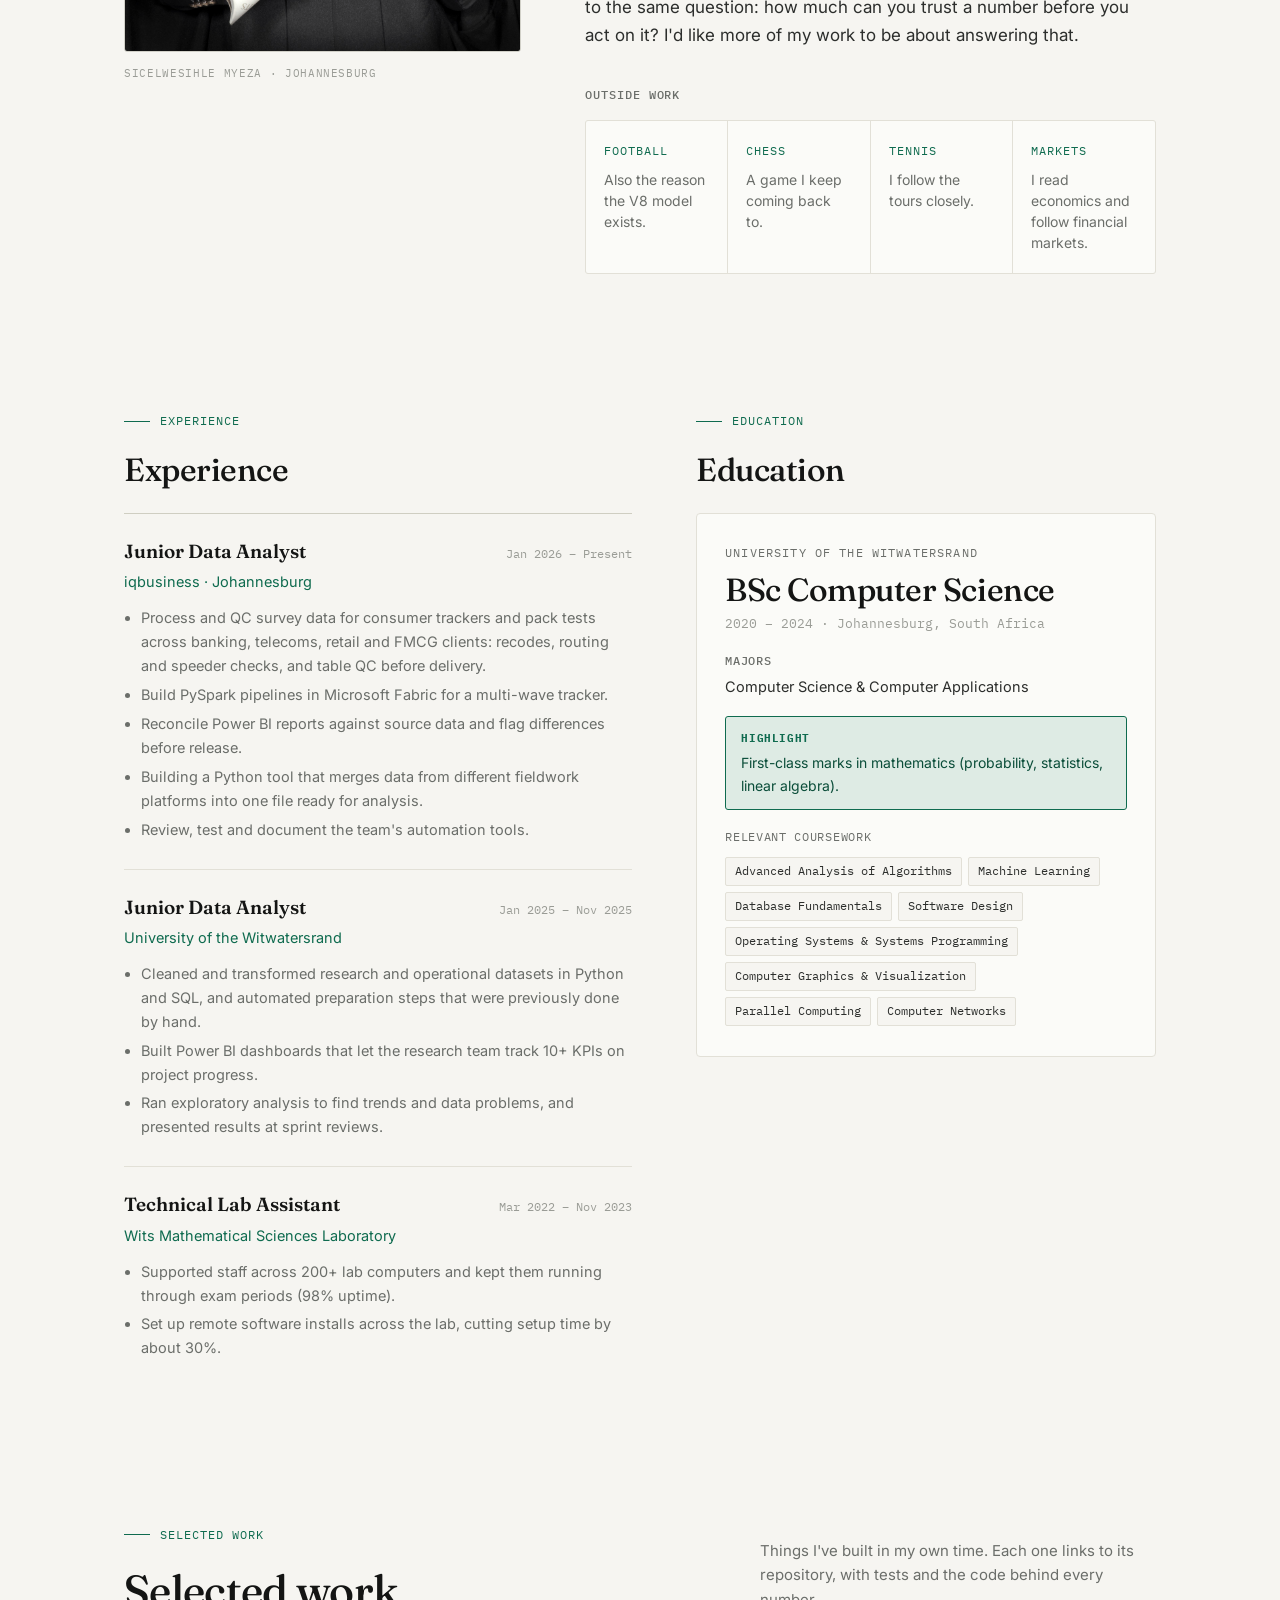
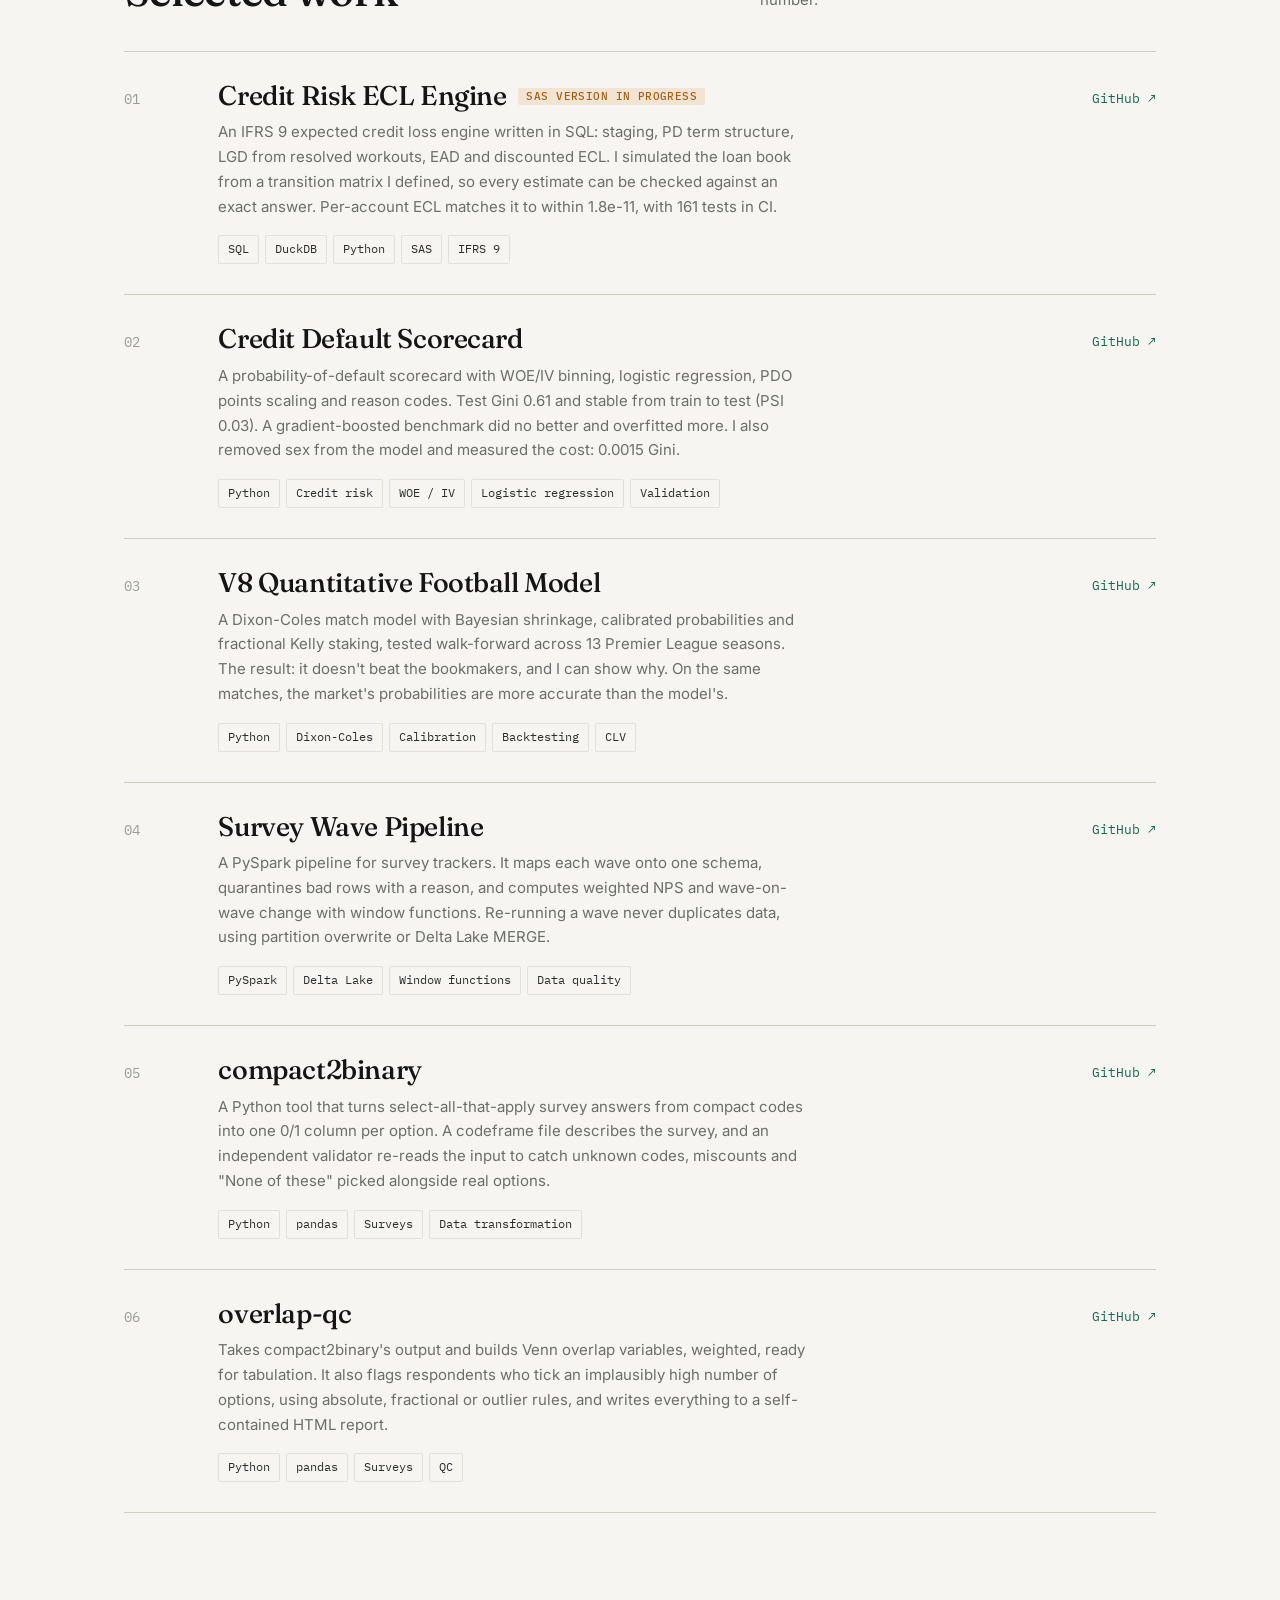
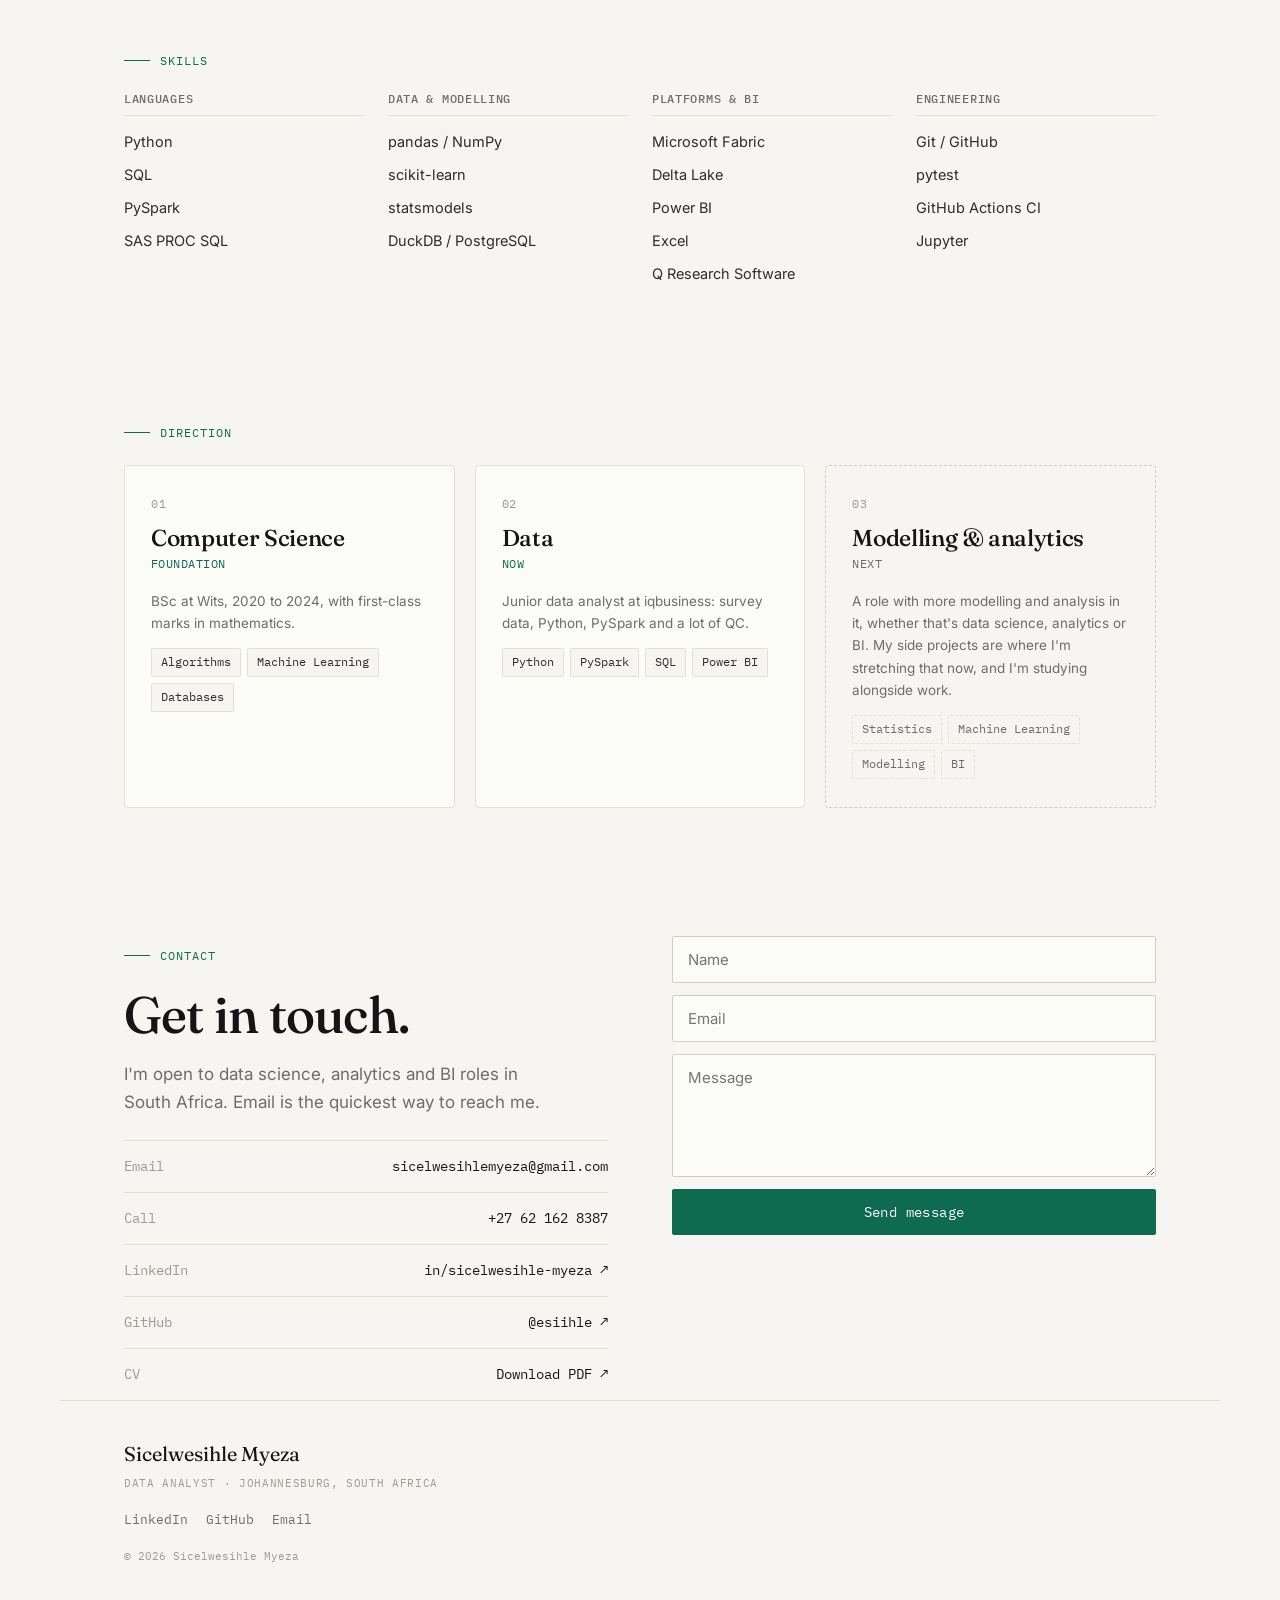
==== commit ec1bb8b5: "Update personal portfolio details and sections" ====
--- a/PersonalPortfolio/index.html
+++ b/PersonalPortfolio/index.html
@@ -4,12 +4,12 @@
 <meta charset="UTF-8" />
 <meta name="viewport" content="width=device-width, initial-scale=1.0" />
 
-<title>Sicelwesihle Myeza | Computer Scientist &amp; Data Analyst</title>
-<meta name="description" content="Sicelwesihle Myeza is a Computer Science graduate and Data Analyst based in Johannesburg, exploring the intersection of data, software and quantitative finance." />
+<title>Sicelwesihle Myeza | Data Analyst</title>
+<meta name="description" content="Sicelwesihle Myeza is a junior data analyst at iqbusiness in Johannesburg who builds data pipelines and statistical models." />
 
 <meta property="og:type" content="website" />
-<meta property="og:title" content="Sicelwesihle Myeza | Computer Scientist &amp; Data Analyst" />
-<meta property="og:description" content="Computer Science graduate and Data Analyst in Johannesburg, building toward quantitative finance." />
+<meta property="og:title" content="Sicelwesihle Myeza | Data Analyst" />
+<meta property="og:description" content="Junior data analyst in Johannesburg, building data pipelines and statistical models." />
 <meta property="og:url" content="https://sicelwesihlemyeza.netlify.app/" />
 <meta property="og:image" content="https://sicelwesihlemyeza.netlify.app/images/GradPhoto1.jpg" />
 <meta name="twitter:card" content="summary_large_image" />
@@ -259,7 +259,7 @@
       <a href="#about">About</a>
       <a href="#experience">Experience</a>
       <a href="#work">Work</a>
-      <a href="#research">Research</a>
+      <a href="#direction">Direction</a>
       <a href="#contact">Contact</a>
       <a class="cv" href="images/Sicelwesihle_Myeza_CV.pdf" target="_blank" rel="noopener">CV ↗</a>
     </nav>
@@ -273,7 +273,7 @@
     <div>
       <span class="eyebrow">Computer Science → Data → Systems</span>
       <h1>I build with code.<br />I work with data.<br /><span class="dim">I'm learning how systems move.</span></h1>
-      <p class="lead">Computer Science graduate from the University of the Witwatersrand and a Data Analyst at iqbusiness, working across data analysis, Python, SQL and business intelligence. Mathematics, probability and systematic thinking are the direction I'm steadily building toward.</p>
+      <p class="lead">I'm a junior data analyst at iqbusiness, where I process and check survey tracker data using Python, PySpark on Microsoft Fabric, and Q Research Software. I studied Computer Science at Wits. In my own time I build credit-risk and forecasting models, and that's the direction I want to take my career.</p>
       <p class="place">Johannesburg, South Africa</p>
       <div class="cta-row">
         <a class="btn btn-primary" href="#work">View selected work →</a>
@@ -284,30 +284,24 @@
         <a href="https://github.com/esiihle" target="_blank" rel="noopener">GitHub ↗</a>
         <a href="mailto:sicelwesihlemyeza@gmail.com">Email ↗</a>
         <a href="tel:+27621628387">Call ↗</a>
-        <!-- Update the CV filename once you upload the new PDF -->
         <a href="images/Sicelwesihle_Myeza_CV.pdf" download="Sicelwesihle_Myeza_CV.pdf" target="_blank" rel="noopener">Download CV ↗</a>
       </div>
     </div>
 
-    <!--
-      HERO VISUAL - Durban skyline at images/durban.jpg (provided, web-optimised).
-      CSS renders it grayscale under a dark overlay; if the file is ever missing the panel
-      falls back to a clean charcoal block with the equation + labels intact.
-    -->
-    <div class="hero-visual" aria-hidden="true">
+<div class="hero-visual" aria-hidden="true">
       <img class="hv-img" src="images/durban.jpg" alt="" onerror="this.style.display='none'" />
       <div class="hv-grid"></div>
       <div class="hv-overlay"></div>
-      <div class="hv-eq">dSₜ = μSₜ dt + σSₜ dWₜ</div>
+      <div class="hv-eq">ECL = Σ PD(t) × LGD × EAD(t) × D(t)</div>
       <div class="hv-labels">
-        <span>Software</span><span>Data</span><span>Mathematics</span><span>Models</span>
-      </div>
-      <div class="hv-flow">Data → Model → Signal → Decision</div>
-    </div>
-  </div>
-</section>
-
-<!-- ================= ABOUT (unchanged) ================= -->
+        <span>Data</span><span>Credit risk</span><span>Forecasting</span><span>Validation</span>
+      </div>
+      <div class="hv-flow">Data → Model → Validate → Decide</div>
+    </div>
+  </div>
+</section>
+
+<!-- ================= ABOUT ================= -->
 <section id="about" class="section wrap reveal">
   <div class="about-grid">
     <div>
@@ -316,18 +310,18 @@
     </div>
     <div class="about-body">
       <span class="eyebrow">About</span>
-      <h2>A Computer Scientist working in data, building toward markets.</h2>
-      <p>I studied <strong>Computer Science at the University of the Witwatersrand</strong>, where I got hooked on the idea that complex systems, whether software, data or eventually markets, can be understood by breaking them down and modelling them. That instinct pulled me from writing programs toward working with data.</p>
+      <h2>From computer science to data.</h2>
+      <p>I studied <strong>Computer Science at the University of the Witwatersrand</strong>. Writing software taught me a lot, but the part I enjoyed most was taking a messy problem apart and modelling it. That's what pulled me toward data.</p>
       <p>Today I'm a <strong>Data Analyst at iqbusiness</strong>, working with Python, SQL and business intelligence tools to turn messy data into things people can actually decide on. Alongside the day job, I read economics and follow financial markets closely, and I'm drawn to the parts where mathematics, probability and systematic decision-making meet uncertainty.</p>
-      <p>That's the direction I'm deliberately building toward: <strong>quantitative</strong>. Not as a title I'm claiming today, but as the place all of this (computer science, data, statistics and markets) is pointing.</p>
+      <p>In my own time I build models: an <strong>IFRS 9 expected credit loss engine</strong>, a credit scorecard, and a football prediction model. They all come back to the same question: how much can you trust a number before you act on it? I'd like more of my work to be about answering that.</p>
 
       <div class="beyond">
-        <h3>Beyond the work interests</h3>
+        <h3>Outside work</h3>
         <div class="beyond-grid">
-          <div class="beyond-cell"><div class="t">Football</div><div class="d">Strategy, systems, competition.</div></div>
-          <div class="beyond-cell"><div class="t">Chess</div><div class="d">Patterns, calculation, patience.</div></div>
-          <div class="beyond-cell"><div class="t">Tennis</div><div class="d">Adaptation, momentum, individual performance.</div></div>
-          <div class="beyond-cell"><div class="t">Markets</div><div class="d">Probability, uncertainty, decision-making.</div></div>
+          <div class="beyond-cell"><div class="t">Football</div><div class="d">Also the reason the V8 model exists.</div></div>
+          <div class="beyond-cell"><div class="t">Chess</div><div class="d">A game I keep coming back to.</div></div>
+          <div class="beyond-cell"><div class="t">Tennis</div><div class="d">I follow the tours closely.</div></div>
+          <div class="beyond-cell"><div class="t">Markets</div><div class="d">I read economics and follow financial markets.</div></div>
         </div>
       </div>
     </div>
@@ -342,23 +336,24 @@
       <h2>Experience</h2>
 
       <div class="xp">
-        <div class="xp-top"><span class="role">Data Analyst</span><span class="when">Present</span></div>
+        <div class="xp-top"><span class="role">Junior Data Analyst</span><span class="when">Jan 2026 – Present</span></div>
         <div class="org">iqbusiness · Johannesburg</div>
         <ul>
-          <li>Clean and transform datasets and build ETL workflows for analysis-ready data.</li>
-          <li>Run exploratory analysis in Python and SQL, and maintain data-quality checks.</li>
-          <li>Build KPI dashboards in Power BI and communicate findings to stakeholders.</li>
-          <li>Collaborate in an Agile / Scrum delivery team.</li>
+          <li>Process and QC survey data for consumer trackers and pack tests across banking, telecoms, retail and FMCG clients: recodes, routing and speeder checks, and table QC before delivery.</li>
+          <li>Build PySpark pipelines in Microsoft Fabric for a multi-wave tracker.</li>
+          <li>Reconcile Power BI reports against source data and flag differences before release.</li>
+          <li>Building a Python tool that merges data from different fieldwork platforms into one file ready for analysis.</li>
+          <li>Review, test and document the team's automation tools.</li>
         </ul>
-        <!-- Add any QUANTIFIED achievements from your CV here (real numbers only). -->
       </div>
 
       <div class="xp">
-        <div class="xp-top"><span class="role">Data Analyst</span><span class="when">Jan 2025 – Nov 2025</span></div>
+        <div class="xp-top"><span class="role">Junior Data Analyst</span><span class="when">Jan 2025 – Nov 2025</span></div>
         <div class="org">University of the Witwatersrand</div>
         <ul>
-          <li>Analysed and visualised research datasets to support academic projects.</li>
-          <li>Applied Python and SQL to clean, join and summarise data for reporting.</li>
+          <li>Cleaned and transformed research and operational datasets in Python and SQL, and automated preparation steps that were previously done by hand.</li>
+          <li>Built Power BI dashboards that let the research team track 10+ KPIs on project progress.</li>
+          <li>Ran exploratory analysis to find trends and data problems, and presented results at sprint reviews.</li>
         </ul>
       </div>
 
@@ -366,8 +361,8 @@
         <div class="xp-top"><span class="role">Technical Lab Assistant</span><span class="when">Mar 2022 – Nov 2023</span></div>
         <div class="org">Wits Mathematical Sciences Laboratory</div>
         <ul>
-          <li>Provided technical support and software installation across 200+ lab computers.</li>
-          <li>Improved workflows and system reliability for students and staff.</li>
+          <li>Supported staff across 200+ lab computers and kept them running through exam periods (98% uptime).</li>
+          <li>Set up remote software installs across the lab, cutting setup time by about 30%.</li>
         </ul>
       </div>
     </div>
@@ -385,7 +380,6 @@
           Computer Science &amp; Computer Applications
         </div>
 
-        <!-- FIRST-CLASS MATHS: keep only if verifiable; link the transcript. Remove this block if you can't back it up. -->
         <div class="edu-first">
           <b>Highlight</b>
           First-class marks in mathematics (probability, statistics, linear algebra).
@@ -414,15 +408,15 @@
       <span class="eyebrow">Selected work</span>
       <h2>Selected work</h2>
     </div>
-    <p>Projects built in the open, where code and data answer real questions. Every link goes to a live repository.</p>
-  </div>
-
-  <a class="project" href="https://github.com/esiihle/v8-quant-football-model" target="_blank" rel="noopener">
+    <p>Things I've built in my own time. Each one links to its repository, with tests and the code behind every number.</p>
+  </div>
+
+  <a class="project" href="https://github.com/esiihle/credit-risk-ecl-engine" target="_blank" rel="noopener">
     <div class="p-num">01</div>
     <div class="p-body">
-      <h3>V8: Quantitative Football Model <span class="p-status">in development</span></h3>
-      <p class="p-desc">A production-style match-prediction and staking engine. Goal outcomes are modelled with Dixon-Coles (bivariate Poisson) using Bayesian shrinkage and time decay; probabilities are calibrated (isotonic / Platt, reliability diagrams, Brier / log-loss); bets are sized with fractional Kelly; and any edge is proven honestly through walk-forward backtesting and closing-line value. Every component maps to a transferable quant / risk technique.</p>
-      <div class="p-tags"><span class="tag">Python</span><span class="tag">Dixon-Coles</span><span class="tag">Calibration</span><span class="tag">Kelly staking</span><span class="tag">Backtesting</span></div>
+      <h3>Credit Risk ECL Engine <span class="p-status">SAS version in progress</span></h3>
+      <p class="p-desc">An IFRS 9 expected credit loss engine written in SQL: staging, PD term structure, LGD from resolved workouts, EAD and discounted ECL. I simulated the loan book from a transition matrix I defined, so every estimate can be checked against an exact answer. Per-account ECL matches it to within 1.8e-11, with 161 tests in CI.</p>
+      <div class="p-tags"><span class="tag">SQL</span><span class="tag">DuckDB</span><span class="tag">Python</span><span class="tag">SAS</span><span class="tag">IFRS 9</span></div>
     </div>
     <div class="p-side">GitHub ↗</div>
   </a>
@@ -430,29 +424,49 @@
   <a class="project" href="https://github.com/esiihle/credit-default-scorecard" target="_blank" rel="noopener">
     <div class="p-num">02</div>
     <div class="p-body">
-      <h3>Credit Default Scorecard <span class="p-status">in development</span></h3>
-      <p class="p-desc">An interpretable probability-of-default scorecard built the way a bank builds one: WOE / IV feature engineering, a logistic PD model, full validation (KS, Gini / AUC, PSI stability), PDO score scaling with reason codes, and a gradient-boosted benchmark to quantify the interpretability trade-off. Runs on the German Credit dataset and deliberately avoids leakage-prone sources.</p>
-      <div class="p-tags"><span class="tag">Python</span><span class="tag">Credit risk</span><span class="tag">WOE / IV</span><span class="tag">Logistic PD</span><span class="tag">Validation</span></div>
+      <h3>Credit Default Scorecard</h3>
+      <p class="p-desc">A probability-of-default scorecard with WOE/IV binning, logistic regression, PDO points scaling and reason codes. Test Gini 0.61 and stable from train to test (PSI 0.03). A gradient-boosted benchmark did no better and overfitted more. I also removed sex from the model and measured the cost: 0.0015 Gini.</p>
+      <div class="p-tags"><span class="tag">Python</span><span class="tag">Credit risk</span><span class="tag">WOE / IV</span><span class="tag">Logistic regression</span><span class="tag">Validation</span></div>
     </div>
     <div class="p-side">GitHub ↗</div>
   </a>
 
-  <a class="project" href="https://github.com/esiihle/survey-overlap-qc" target="_blank" rel="noopener">
+  <a class="project" href="https://github.com/esiihle/v8-quant-football-model" target="_blank" rel="noopener">
     <div class="p-num">03</div>
     <div class="p-body">
-      <h3>Survey Overlap QC <span class="p-status">in development</span></h3>
-      <p class="p-desc">Quality-control tooling for survey datasets, flagging overlap and duplication so responses are clean and analysis-ready before any modelling. The kind of unglamorous data-integrity work reliable analysis depends on.</p>
-      <div class="p-tags"><span class="tag">Python</span><span class="tag">Data quality</span><span class="tag">Surveys</span></div>
+      <h3>V8 Quantitative Football Model</h3>
+      <p class="p-desc">A Dixon-Coles match model with Bayesian shrinkage, calibrated probabilities and fractional Kelly staking, tested walk-forward across 13 Premier League seasons. The result: it doesn't beat the bookmakers, and I can show why. On the same matches, the market's probabilities are more accurate than the model's.</p>
+      <div class="p-tags"><span class="tag">Python</span><span class="tag">Dixon-Coles</span><span class="tag">Calibration</span><span class="tag">Backtesting</span><span class="tag">CLV</span></div>
     </div>
     <div class="p-side">GitHub ↗</div>
   </a>
 
-  <a class="project" href="https://github.com/esiihle/survey-compact-to-binary" target="_blank" rel="noopener">
+  <a class="project" href="https://github.com/esiihle/survey-wave-pipeline" target="_blank" rel="noopener">
     <div class="p-num">04</div>
     <div class="p-body">
-      <h3>Survey Compact-to-Binary <span class="p-status">in development</span></h3>
-      <p class="p-desc">A transformation utility that reshapes survey responses from a compact, multi-select encoding into a tidy binary / indicator matrix: the format analysis and modelling actually need.</p>
-      <div class="p-tags"><span class="tag">Python</span><span class="tag">Data transformation</span><span class="tag">Surveys</span></div>
+      <h3>Survey Wave Pipeline</h3>
+      <p class="p-desc">A PySpark pipeline for survey trackers. It maps each wave onto one schema, quarantines bad rows with a reason, and computes weighted NPS and wave-on-wave change with window functions. Re-running a wave never duplicates data, using partition overwrite or Delta Lake MERGE.</p>
+      <div class="p-tags"><span class="tag">PySpark</span><span class="tag">Delta Lake</span><span class="tag">Window functions</span><span class="tag">Data quality</span></div>
+    </div>
+    <div class="p-side">GitHub ↗</div>
+  </a>
+
+  <a class="project" href="https://github.com/esiihle/survey-compact-to-binary" target="_blank" rel="noopener">
+    <div class="p-num">05</div>
+    <div class="p-body">
+      <h3>compact2binary</h3>
+      <p class="p-desc">A Python tool that turns select-all-that-apply survey answers from compact codes into one 0/1 column per option. A codeframe file describes the survey, and an independent validator re-reads the input to catch unknown codes, miscounts and "None of these" picked alongside real options.</p>
+      <div class="p-tags"><span class="tag">Python</span><span class="tag">pandas</span><span class="tag">Surveys</span><span class="tag">Data transformation</span></div>
+    </div>
+    <div class="p-side">GitHub ↗</div>
+  </a>
+
+  <a class="project" href="https://github.com/esiihle/survey-overlap-qc" target="_blank" rel="noopener">
+    <div class="p-num">06</div>
+    <div class="p-body">
+      <h3>overlap-qc</h3>
+      <p class="p-desc">Takes compact2binary's output and builds Venn overlap variables, weighted, ready for tabulation. It also flags respondents who tick an implausibly high number of options, using absolute, fractional or outlier rules, and writes everything to a self-contained HTML report.</p>
+      <div class="p-tags"><span class="tag">Python</span><span class="tag">pandas</span><span class="tag">Surveys</span><span class="tag">QC</span></div>
     </div>
     <div class="p-side">GitHub ↗</div>
   </a>
@@ -463,120 +477,48 @@
   <span class="eyebrow">Skills</span>
   <div class="skill-groups">
     <div>
-      <h3>Programming</h3>
-      <div class="skill-list"><span>Python</span><span>Java</span><span>C++</span><span>JavaScript</span><span>HTML / CSS</span></div>
-    </div>
-    <div>
-      <h3>Data</h3>
-      <div class="skill-list"><span>SQL</span><span>Pandas</span><span>NumPy</span><span>Matplotlib</span><span>Seaborn</span></div>
-    </div>
-    <div>
-      <h3>Business Intelligence</h3>
-      <div class="skill-list"><span>Power BI</span><span>Tableau</span><span>Excel</span></div>
+      <h3>Languages</h3>
+      <div class="skill-list"><span>Python</span><span>SQL</span><span>PySpark</span><span>SAS PROC SQL</span></div>
+    </div>
+    <div>
+      <h3>Data &amp; modelling</h3>
+      <div class="skill-list"><span>pandas / NumPy</span><span>scikit-learn</span><span>statsmodels</span><span>DuckDB / PostgreSQL</span></div>
+    </div>
+    <div>
+      <h3>Platforms &amp; BI</h3>
+      <div class="skill-list"><span>Microsoft Fabric</span><span>Delta Lake</span><span>Power BI</span><span>Excel</span><span>Q Research Software</span></div>
     </div>
     <div>
       <h3>Engineering</h3>
-      <div class="skill-list"><span>Git / GitHub</span><span>APIs</span><span>Web Scraping</span><span>Jupyter</span><span>ETL</span></div>
-    </div>
-  </div>
-</section>
-
-<!-- ================= TRAJECTORY ================= -->
-<section class="section wrap reveal">
-  <span class="eyebrow">Trajectory</span>
+      <div class="skill-list"><span>Git / GitHub</span><span>pytest</span><span>GitHub Actions CI</span><span>Jupyter</span></div>
+    </div>
+  </div>
+</section>
+
+<!-- ================= DIRECTION ================= -->
+<section id="direction" class="section wrap reveal">
+  <span class="eyebrow">Direction</span>
   <div class="traj-grid">
     <div class="traj-card">
       <div class="traj-num">01</div>
       <h3>Computer Science</h3>
       <div class="sub">Foundation</div>
-      <p class="meta">BSc Computer Science, University of the Witwatersrand. The systems-thinking everything else is built on.</p>
-      <div class="traj-tags"><span class="tag">Algorithms</span><span class="tag">Machine Learning</span><span class="tag">Systems</span><span class="tag">Software Design</span></div>
+      <p class="meta">BSc at Wits, 2020 to 2024, with first-class marks in mathematics.</p>
+      <div class="traj-tags"><span class="tag">Algorithms</span><span class="tag">Machine Learning</span><span class="tag">Databases</span></div>
     </div>
     <div class="traj-card">
       <div class="traj-num">02</div>
       <h3>Data</h3>
-      <div class="sub">Current chapter</div>
-      <p class="meta">Data Analyst at iqbusiness, using Python, SQL and BI to turn raw data into decisions.</p>
-      <div class="traj-tags"><span class="tag">Python</span><span class="tag">SQL</span><span class="tag">ETL</span><span class="tag">Power BI</span><span class="tag">EDA</span></div>
+      <div class="sub">Now</div>
+      <p class="meta">Junior data analyst at iqbusiness: survey data, Python, PySpark and a lot of QC.</p>
+      <div class="traj-tags"><span class="tag">Python</span><span class="tag">PySpark</span><span class="tag">SQL</span><span class="tag">Power BI</span></div>
     </div>
     <div class="traj-card future">
       <div class="traj-num">03</div>
-      <h3>Markets</h3>
-      <div class="sub">Building toward</div>
-      <p class="meta">Quantitative finance and systematic strategy: the long-term direction I'm studying my way into.</p>
-      <div class="traj-tags"><span class="tag">Financial Maths</span><span class="tag">Statistics</span><span class="tag">Time Series</span><span class="tag">Systematic</span></div>
-    </div>
-  </div>
-</section>
-
-<!-- ================= CURRENTLY EXPLORING + RESEARCH (merged) ================= -->
-<section id="research" class="section wrap reveal">
-  <span class="eyebrow">Currently exploring</span>
-  <h2 style="font-size:clamp(26px,3.2vw,40px);max-width:22ch;margin-bottom:16px;">What I'm learning next, and the questions driving it.</h2>
-  <p class="explore-intro">The topics I'm actively studying as I move toward quantitative finance, and the research questions I find worth chasing.</p>
-  <div class="explore-tags">
-    <span class="tag">Statistics</span>
-    <span class="tag">Financial Mathematics</span>
-    <span class="tag">Time Series</span>
-    <span class="tag">Optimisation</span>
-    <span class="tag">Systematic Strategies</span>
-    <span class="tag">Algorithmic Trading</span>
-  </div>
-  <p class="research-note">// These are directions I'm learning toward, not completed projects or claimed results.</p>
-  <div class="research-grid">
-    <div class="rcard">
-      <div class="r-label">Research interest</div>
-      <h3>Market regimes</h3>
-      <p>How can statistical techniques identify different market environments, and adapt to them?</p>
-      <div class="r-field">Time series / Statistics</div>
-    </div>
-    <div class="rcard">
-      <div class="r-label">Research interest</div>
-      <h3>Mean reversion</h3>
-      <p>Can temporary deviations from an estimated equilibrium provide useful, testable signals?</p>
-      <div class="r-field">Statistics / Backtesting</div>
-    </div>
-    <div class="rcard">
-      <div class="r-label">Research interest</div>
-      <h3>Portfolio optimisation</h3>
-      <p>How can mathematical optimisation balance expected return against risk?</p>
-      <div class="r-field">Linear algebra / Optimisation</div>
-    </div>
-    <div class="rcard">
-      <div class="r-label">Research interest</div>
-      <h3>Algorithmic trading</h3>
-      <p>How can systematic rules be translated into robust, testable strategies?</p>
-      <div class="r-field">Python / Markets / Software</div>
-    </div>
-  </div>
-</section>
-
-<!-- ================= JOURNEY (signature) ================= -->
-<section class="section wrap reveal">
-  <div class="journey">
-    <span class="eyebrow">The path</span>
-    <h2>A Computer Scientist building his way toward quantitative finance.</h2>
-    <div class="jline">
-      <div class="jstage">
-        <div class="jstep">Foundation</div>
-        <div class="jbody"><div class="jname">Computer Science</div><div class="jwhere">University of the Witwatersrand</div></div>
-      </div>
-      <div class="jstage">
-        <div class="jstep">Then</div>
-        <div class="jbody"><div class="jname">Software &amp; Data</div><div class="jwhere">Wits · research data analysis</div></div>
-      </div>
-      <div class="jstage">
-        <div class="jstep">Now</div>
-        <div class="jbody"><div class="jname">Data Analytics</div><div class="jwhere">iqbusiness</div></div>
-      </div>
-      <div class="jstage future">
-        <div class="jstep">Building toward</div>
-        <div class="jbody"><div class="jname">Quantitative Finance</div><div class="jwhere">Future direction</div></div>
-      </div>
-      <div class="jstage future">
-        <div class="jstep">Long-term</div>
-        <div class="jbody"><div class="jname">Systematic / Algorithmic Trading</div><div class="jwhere">Long-term ambition</div></div>
-      </div>
+      <h3>Modelling &amp; analytics</h3>
+      <div class="sub">Next</div>
+      <p class="meta">A role with more modelling and analysis in it, whether that's data science, analytics or BI. My side projects are where I'm stretching that now, and I'm studying alongside work.</p>
+      <div class="traj-tags"><span class="tag">Statistics</span><span class="tag">Machine Learning</span><span class="tag">Modelling</span><span class="tag">BI</span></div>
     </div>
   </div>
 </section>
@@ -586,8 +528,8 @@
   <div class="contact-grid">
     <div>
       <span class="eyebrow">Contact</span>
-      <h2>Let's build something meaningful.</h2>
-      <p>Open to data and analytics roles in South Africa, and always happy to talk about markets, maths and systematic thinking.</p>
+      <h2>Get in touch.</h2>
+      <p>I'm open to data science, analytics and BI roles in South Africa. Email is the quickest way to reach me.</p>
       <div class="clinks">
         <a href="mailto:sicelwesihlemyeza@gmail.com"><span>Email</span><span>sicelwesihlemyeza@gmail.com</span></a>
         <a href="tel:+27621628387"><span>Call</span><span>+27 62 162 8387</span></a>
@@ -608,13 +550,13 @@
 
 <footer class="wrap">
   <div class="foot-name">Sicelwesihle Myeza</div>
-  <div class="foot-line">Computer Science × Data × Markets · Johannesburg, South Africa</div>
+  <div class="foot-line">Data analyst · Johannesburg, South Africa</div>
   <div class="foot-links">
     <a href="https://www.linkedin.com/in/sicelwesihle-myeza-111369202" target="_blank" rel="noopener">LinkedIn</a>
     <a href="https://github.com/esiihle" target="_blank" rel="noopener">GitHub</a>
     <a href="mailto:sicelwesihlemyeza@gmail.com">Email</a>
   </div>
-  <div class="foot-copy">© <span id="year"></span> Sicelwesihle Myeza. Built &amp; maintained in the open.</div>
+  <div class="foot-copy">© <span id="year"></span> Sicelwesihle Myeza</div>
 </footer>
 
 <script>
@@ -636,7 +578,7 @@
   }, { threshold: 0.1 });
   document.querySelectorAll('.reveal').forEach(el => io.observe(el));
 
-  const ids = ['about','experience','work','research','contact'];
+  const ids = ['about','experience','work','direction','contact'];
   const secs = ids.map(i => document.getElementById(i)).filter(Boolean);
   const map = {};
   document.querySelectorAll('.nav-links a[href^="#"]').forEach(a => map[a.getAttribute('href').slice(1)] = a);
